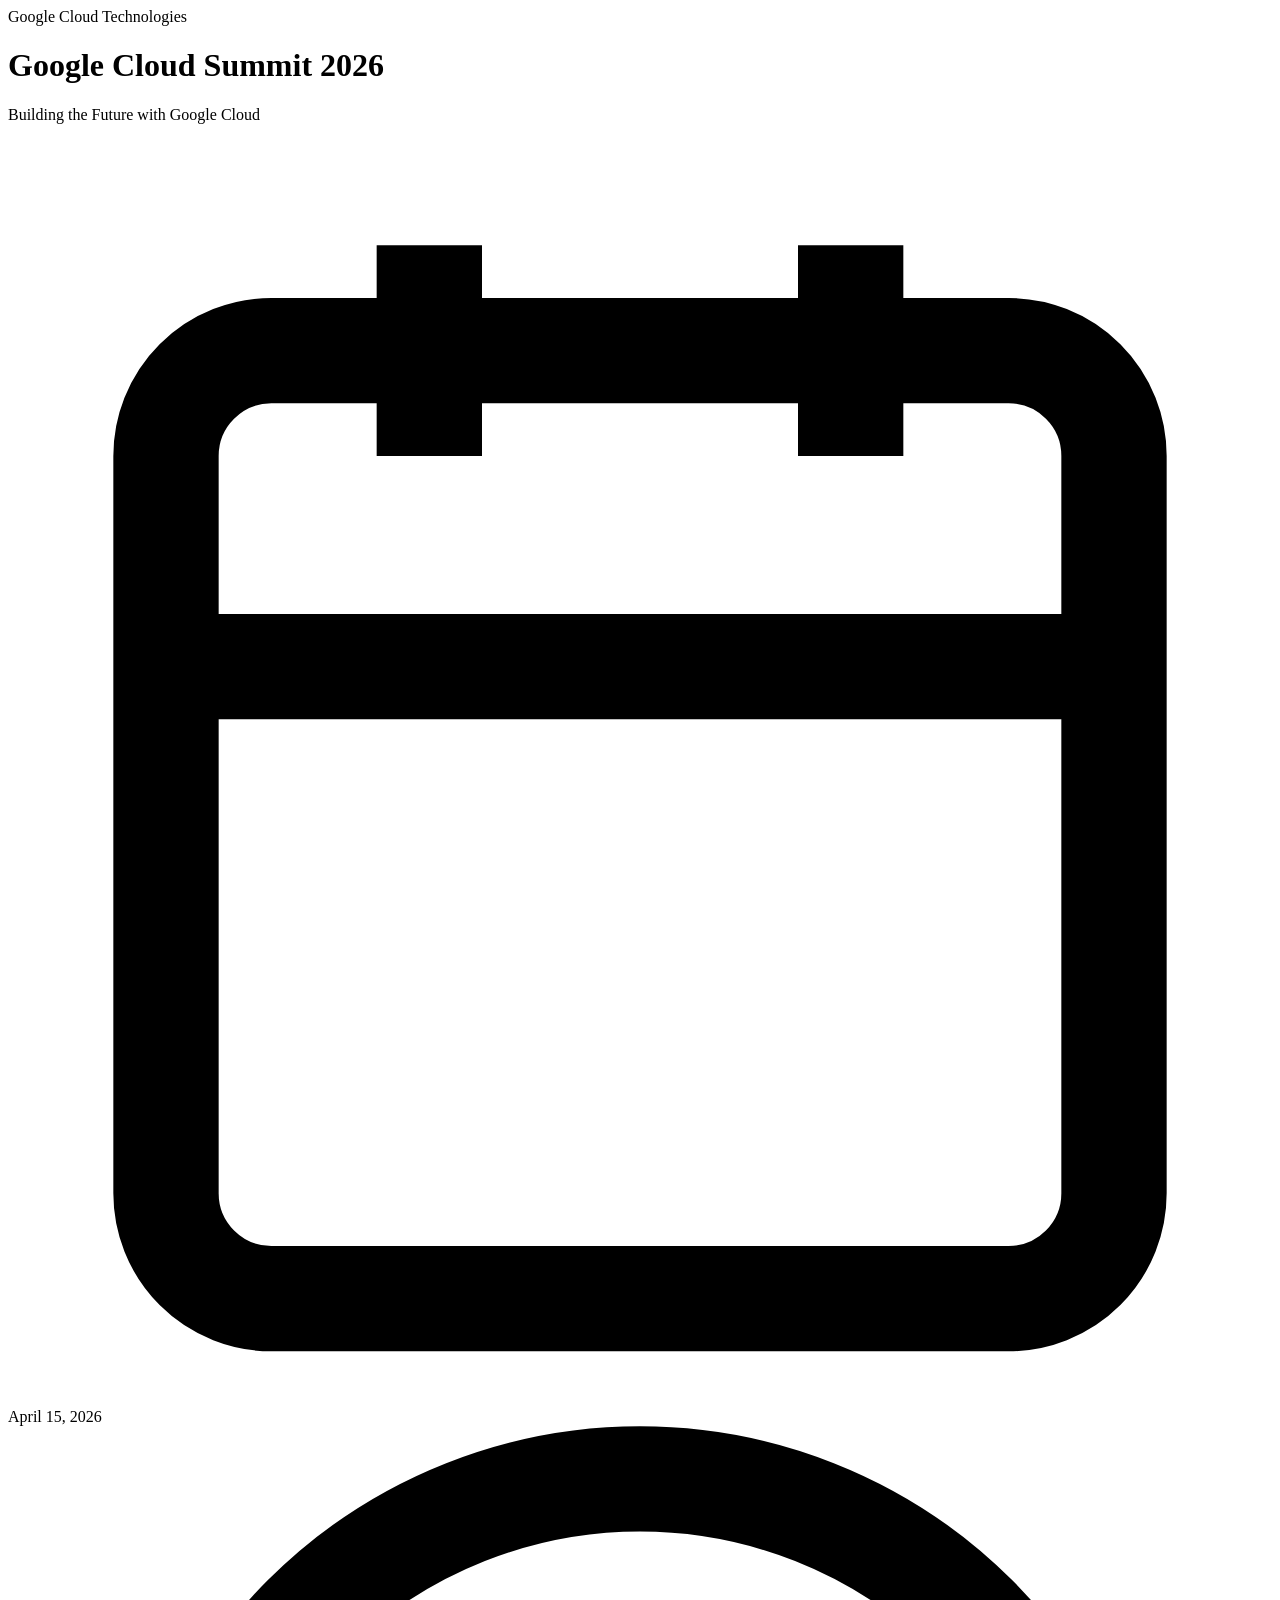
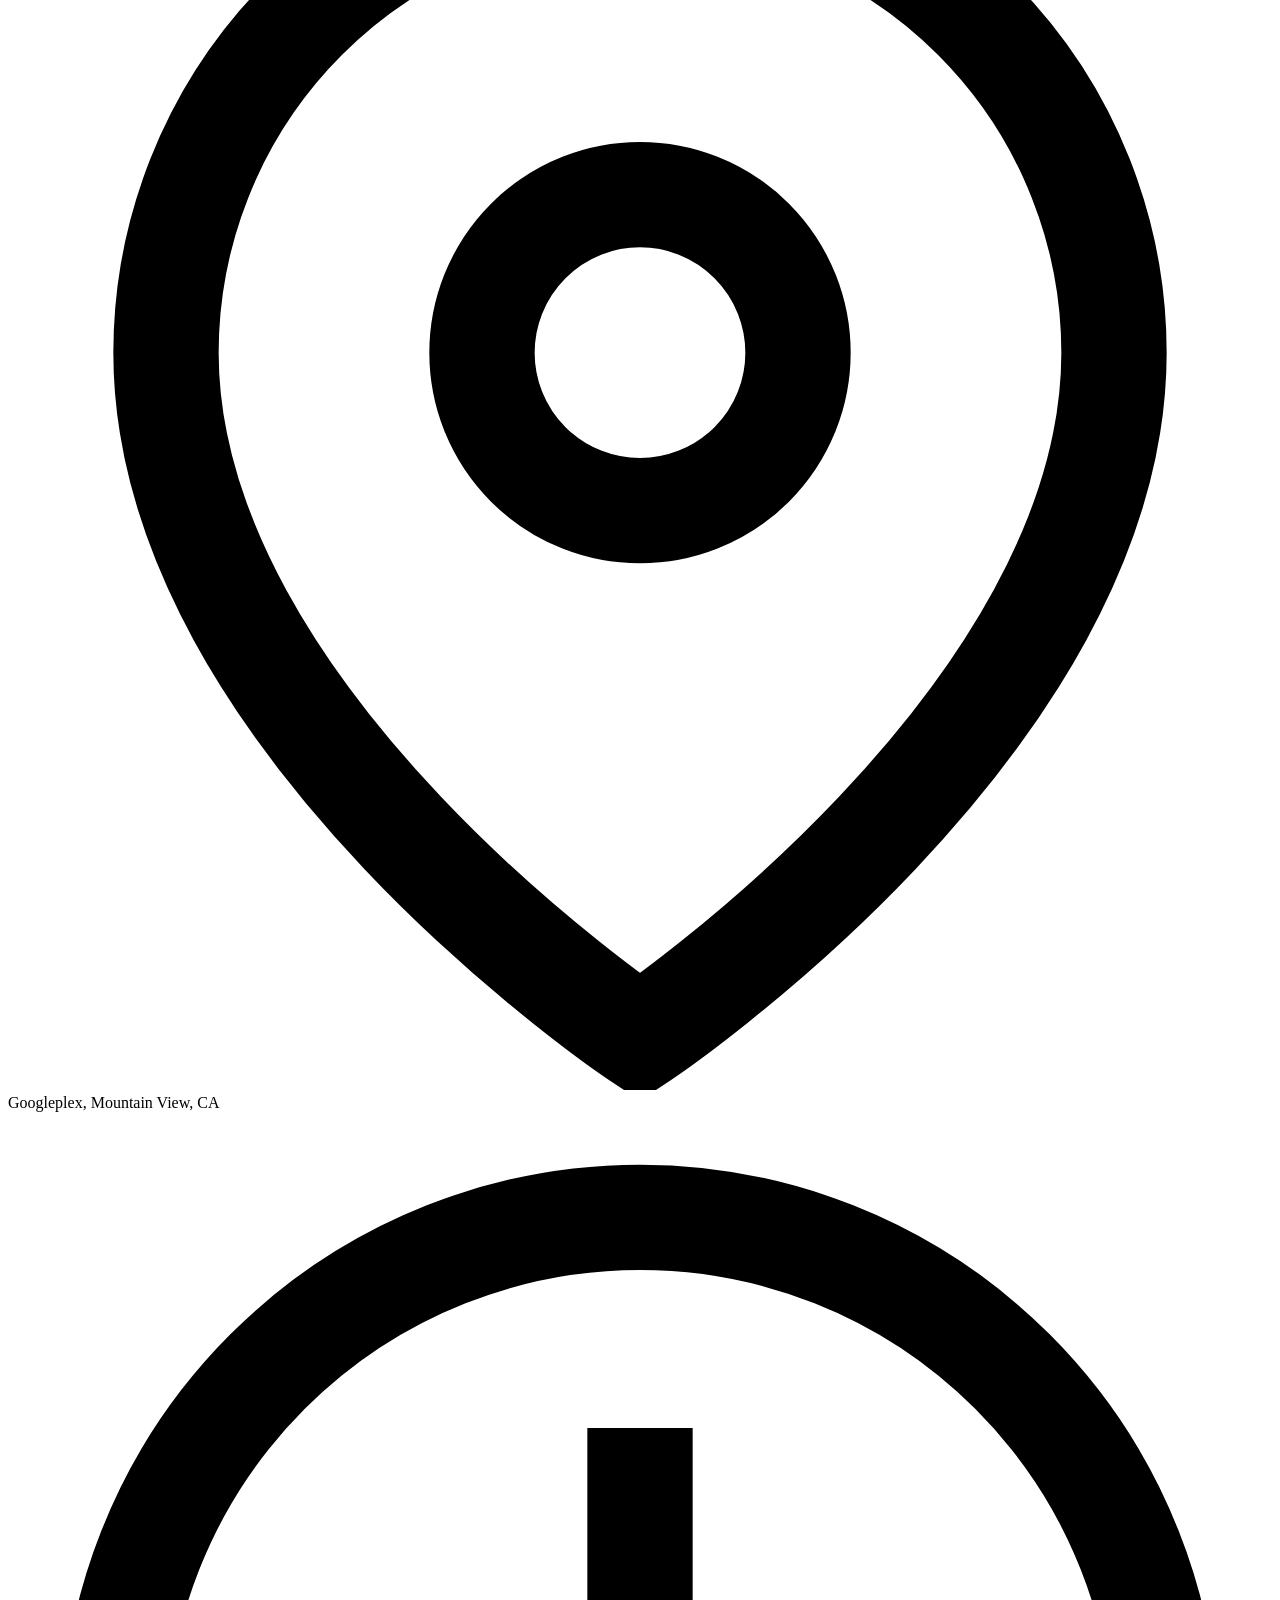
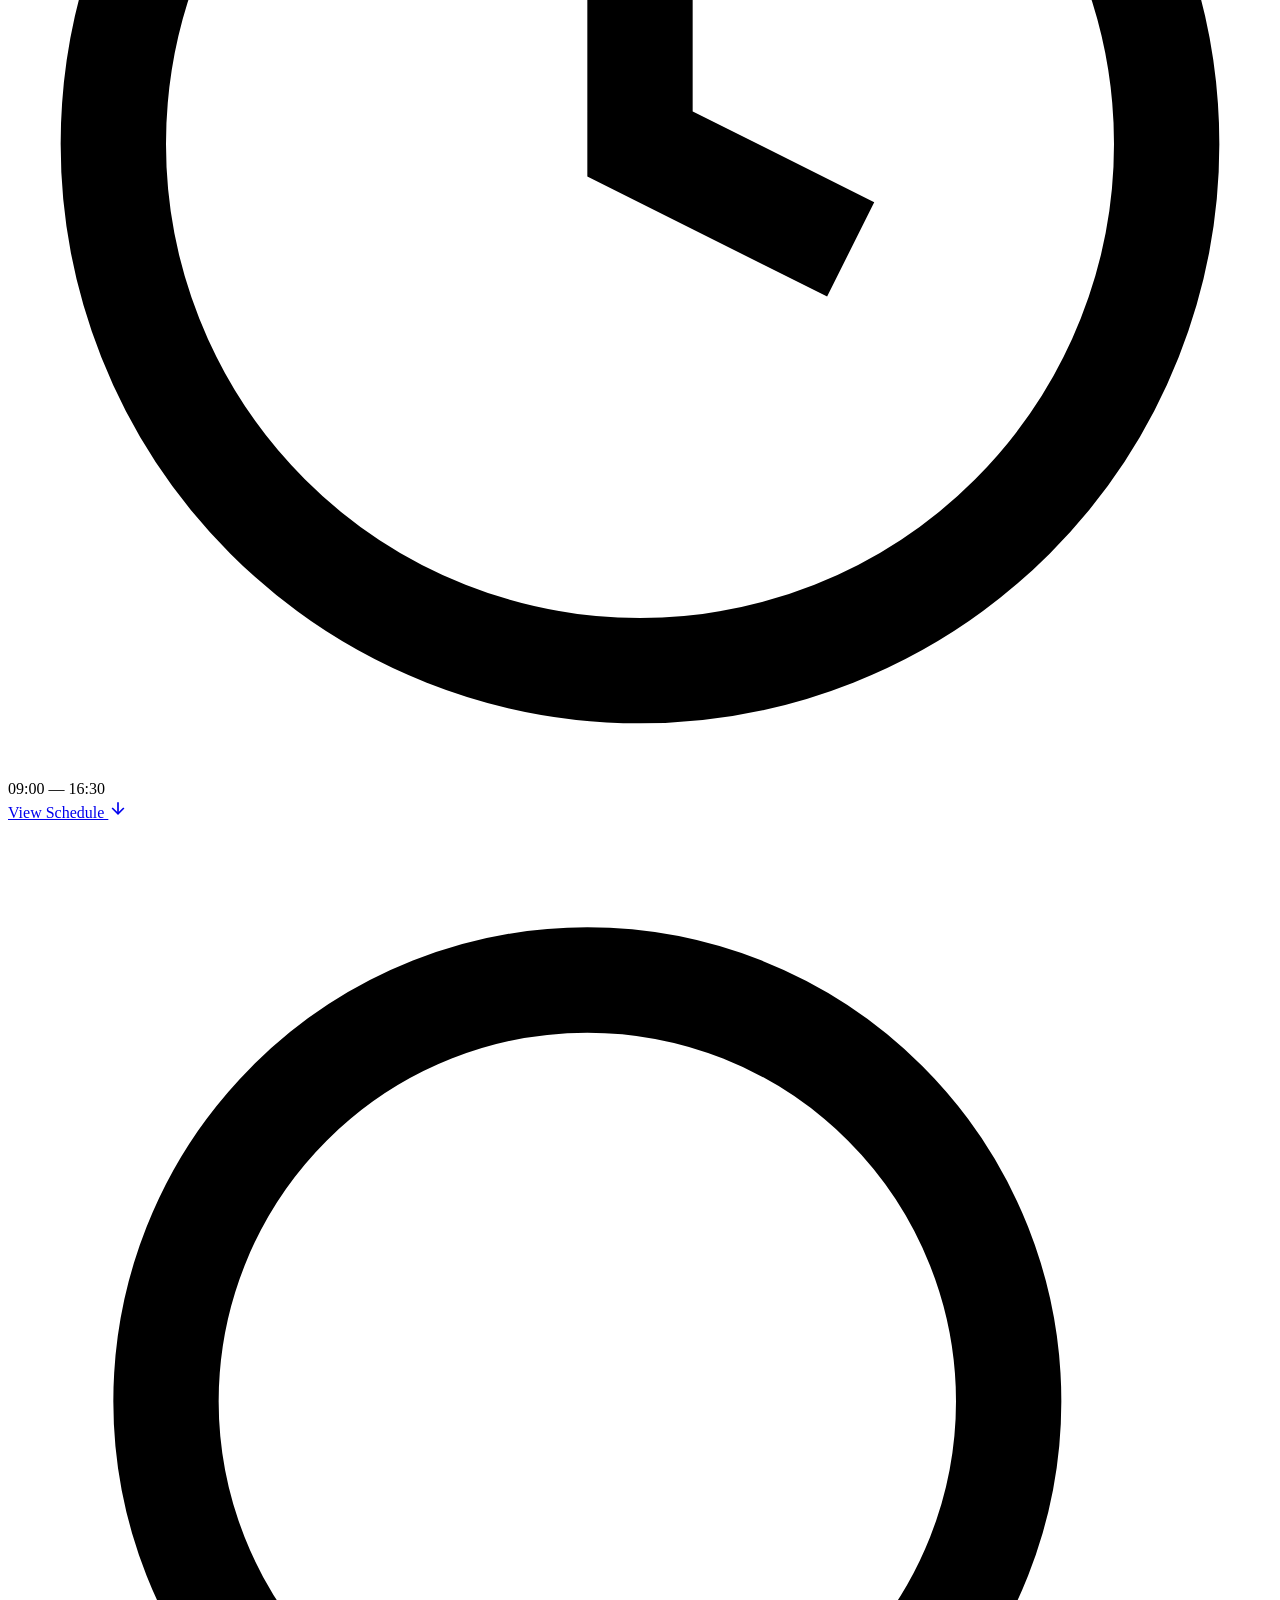
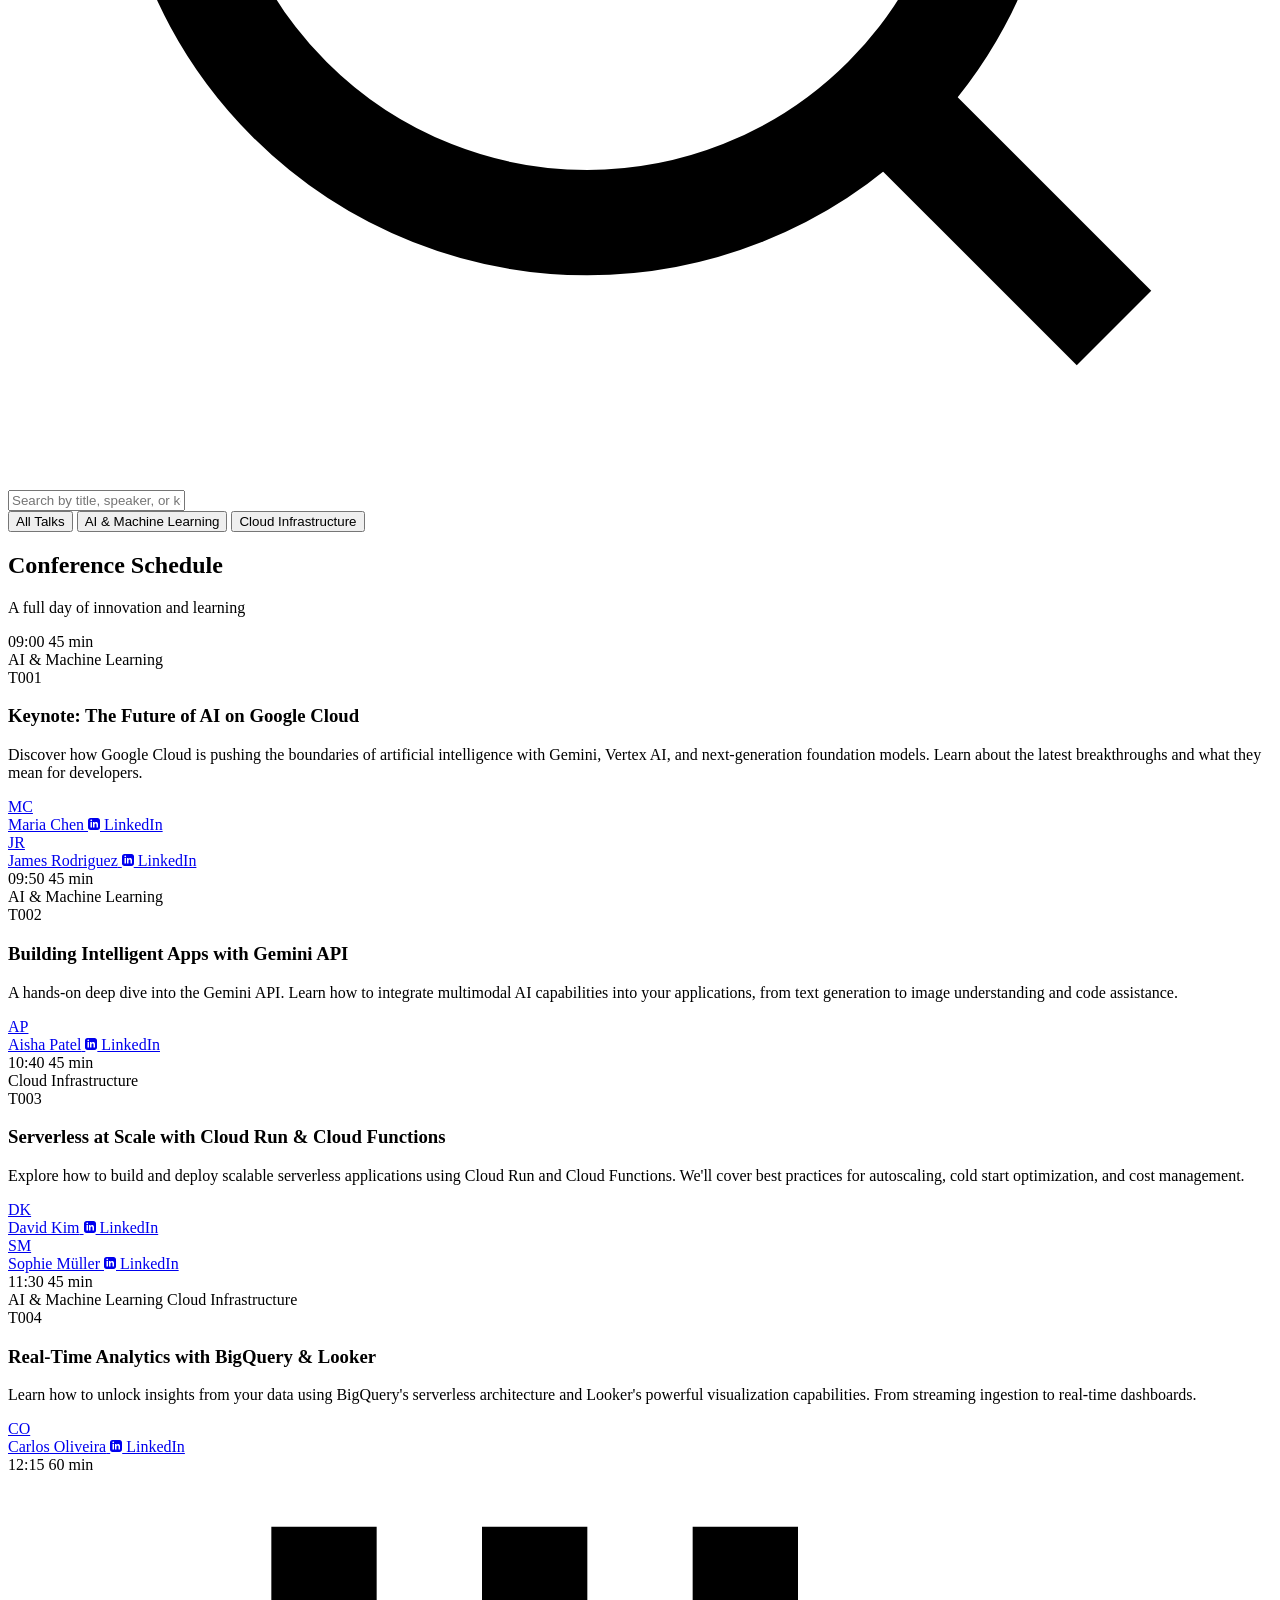
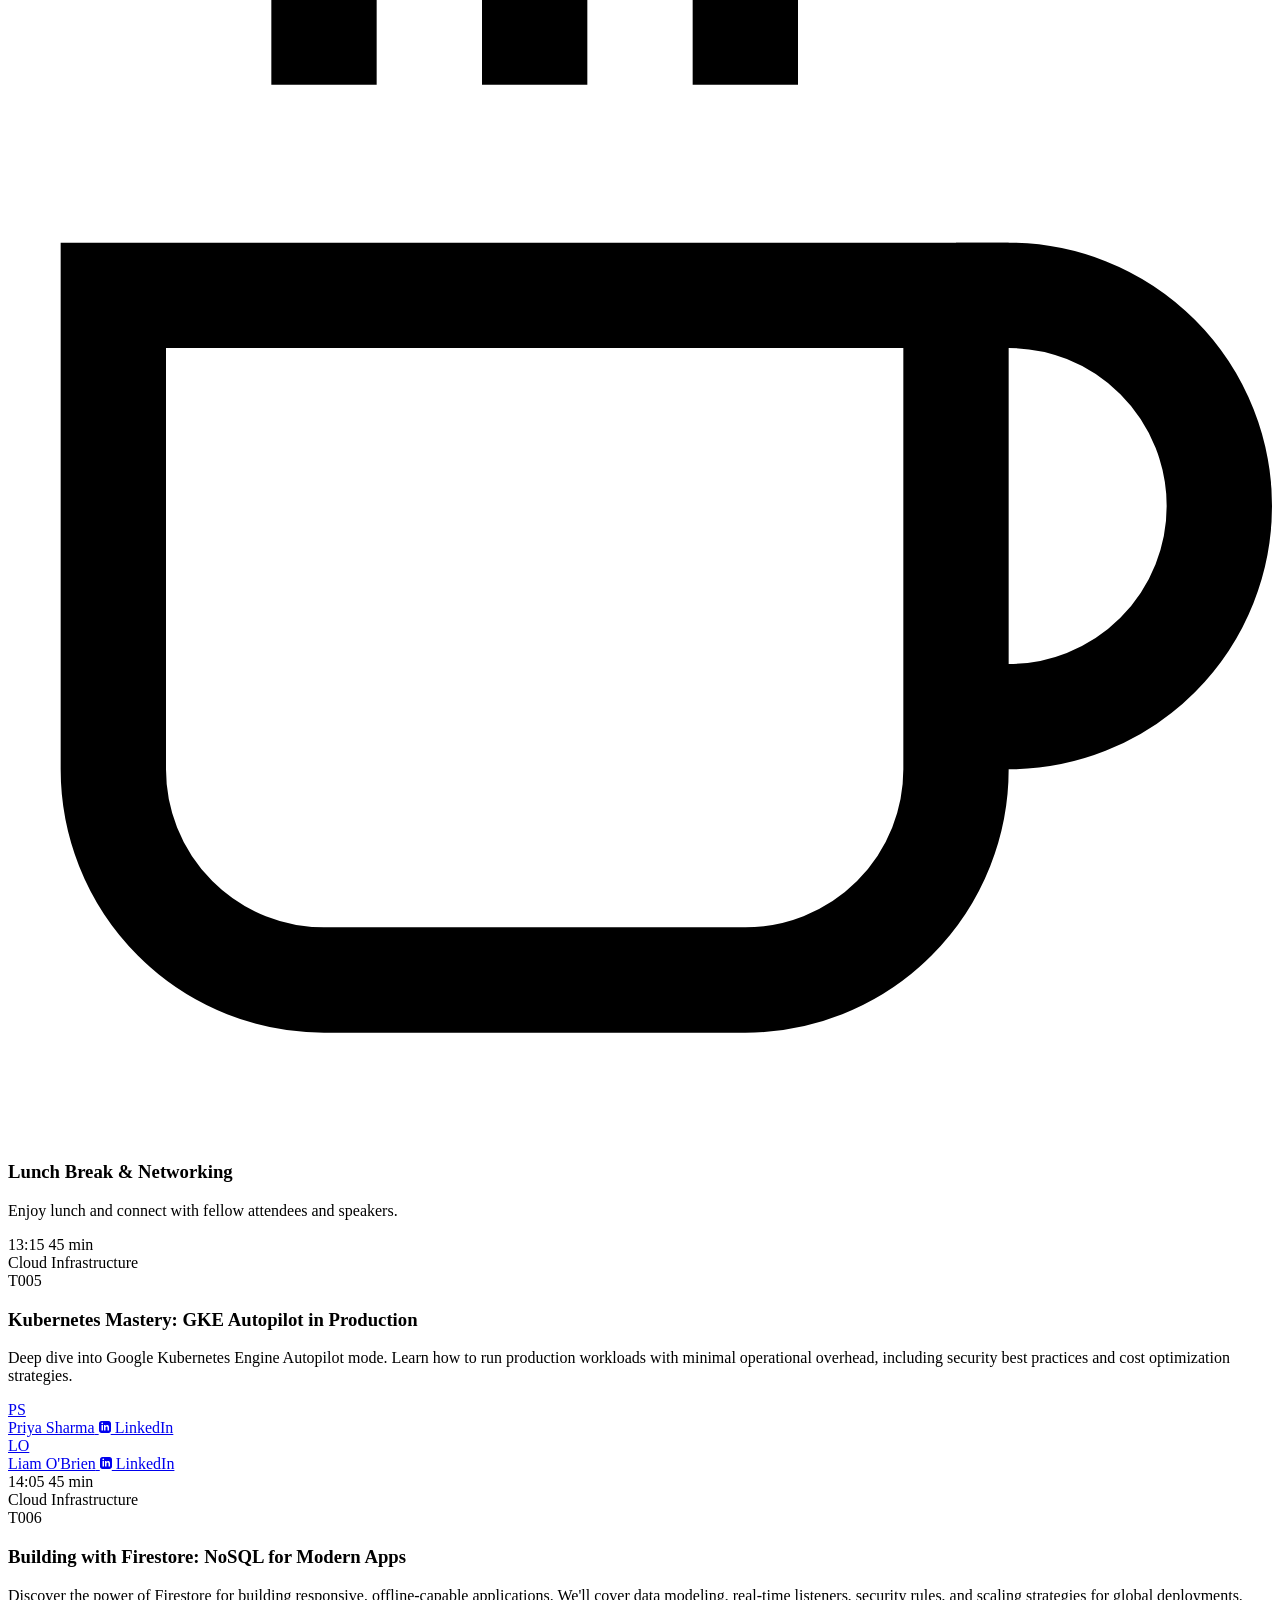
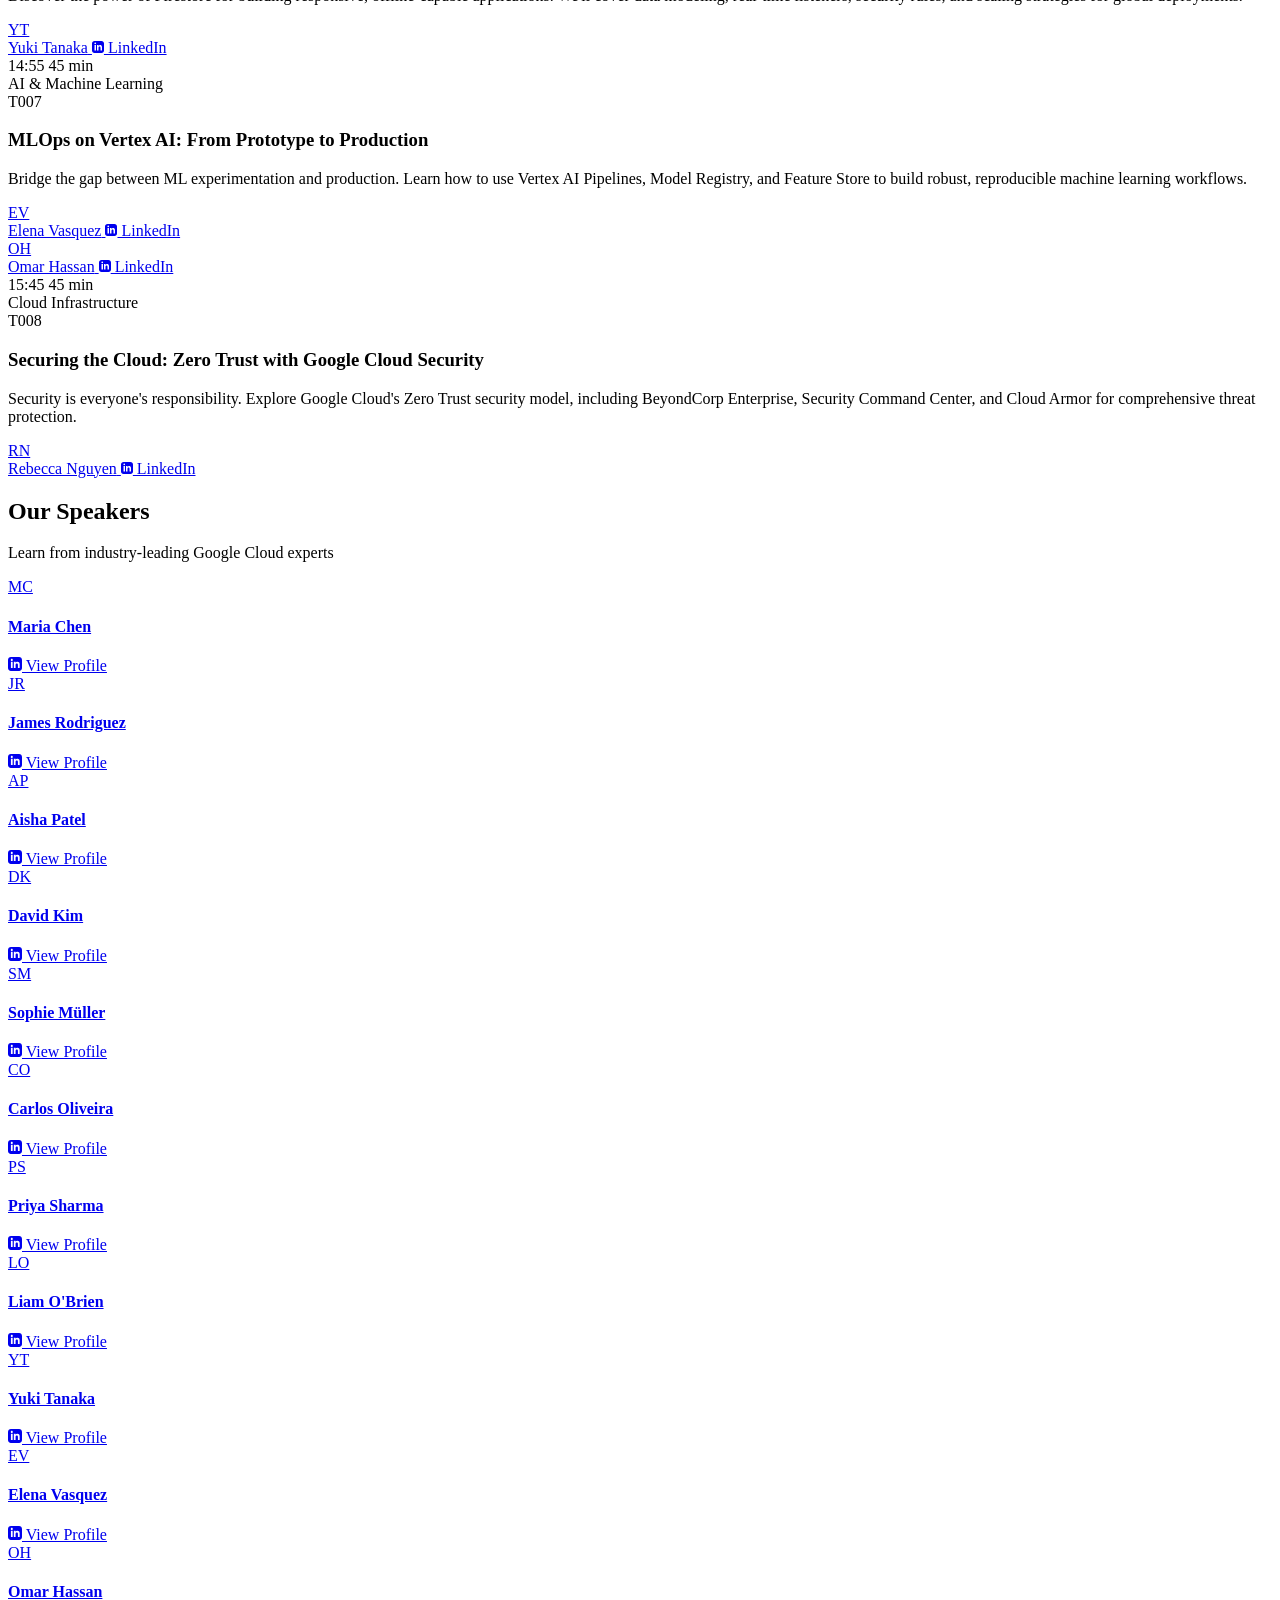
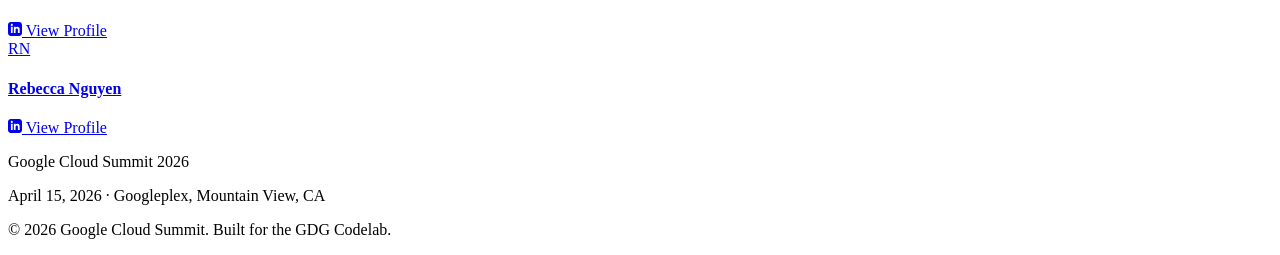
==== conference-app-static/index.html @ 2cc2f334 "feat: Add GitHub Pages landing page and static conference app - Root index.html hub linking to all 4" ====
<!DOCTYPE html>
<html lang="en">
<head>
    <meta charset="UTF-8">
    <meta name="viewport" content="width=device-width, initial-scale=1.0">
    <meta name="description" content="Join us for a full day of cutting-edge talks on Google Cloud Technologies. From AI &amp; Machine Learning to Cloud Infrastructure, learn from industry experts and discover what&#39;s next in cloud computing.">
    <title>Google Cloud Summit 2026 — Building the Future with Google Cloud</title>
    <link rel="preconnect" href="https://fonts.googleapis.com">
    <link rel="preconnect" href="https://fonts.gstatic.com" crossorigin>
    <link href="https://fonts.googleapis.com/css2?family=Google+Sans:wght@400;500;700&family=Inter:wght@300;400;500;600;700&display=swap" rel="stylesheet">
    <link rel="stylesheet" href="/static/css/style.css">
</head>
<body>
    <!-- Hero Section -->
    <header class="hero" id="hero">
        <div class="hero-bg-shapes">
            <div class="shape shape-1"></div>
            <div class="shape shape-2"></div>
            <div class="shape shape-3"></div>
            <div class="shape shape-4"></div>
        </div>
        <div class="hero-content">
            <div class="hero-badge">
                <span class="badge-dot"></span>
                Google Cloud Technologies
            </div>
            <h1 class="hero-title">Google Cloud Summit 2026</h1>
            <p class="hero-tagline">Building the Future with Google Cloud</p>
            <div class="hero-meta">
                <div class="meta-item">
                    <svg class="meta-icon" viewBox="0 0 24 24" fill="none" stroke="currentColor" stroke-width="2">
                        <rect x="3" y="4" width="18" height="18" rx="2" ry="2"/>
                        <line x1="16" y1="2" x2="16" y2="6"/><line x1="8" y1="2" x2="8" y2="6"/>
                        <line x1="3" y1="10" x2="21" y2="10"/>
                    </svg>
                    <span>April 15, 2026</span>
                </div>
                <div class="meta-item">
                    <svg class="meta-icon" viewBox="0 0 24 24" fill="none" stroke="currentColor" stroke-width="2">
                        <path d="M21 10c0 7-9 13-9 13s-9-6-9-13a9 9 0 0 1 18 0z"/>
                        <circle cx="12" cy="10" r="3"/>
                    </svg>
                    <span>Googleplex, Mountain View, CA</span>
                </div>
                <div class="meta-item">
                    <svg class="meta-icon" viewBox="0 0 24 24" fill="none" stroke="currentColor" stroke-width="2">
                        <circle cx="12" cy="12" r="10"/><polyline points="12 6 12 12 16 14"/>
                    </svg>
                    <span>09:00 — 16:30</span>
                </div>
            </div>
            <a href="#schedule" class="hero-cta" id="hero-cta">
                View Schedule
                <svg width="20" height="20" viewBox="0 0 24 24" fill="none" stroke="currentColor" stroke-width="2">
                    <line x1="12" y1="5" x2="12" y2="19"/><polyline points="19 12 12 19 5 12"/>
                </svg>
            </a>
        </div>
    </header>

    <!-- Search & Filter Section -->
    <section class="search-section" id="search-section">
        <div class="container">
            <div class="search-bar" id="search-bar">
                <div class="search-input-wrapper">
                    <svg class="search-icon" viewBox="0 0 24 24" fill="none" stroke="currentColor" stroke-width="2">
                        <circle cx="11" cy="11" r="8"/><line x1="21" y1="21" x2="16.65" y2="16.65"/>
                    </svg>
                    <input 
                        type="text" 
                        id="search-input" 
                        class="search-input" 
                        placeholder="Search by title, speaker, or keyword..."
                        autocomplete="off"
                    >
                    <button class="search-clear" id="search-clear" aria-label="Clear search" style="display:none;">
                        <svg viewBox="0 0 24 24" fill="none" stroke="currentColor" stroke-width="2">
                            <line x1="18" y1="6" x2="6" y2="18"/><line x1="6" y1="6" x2="18" y2="18"/>
                        </svg>
                    </button>
                </div>
                <div class="filter-pills" id="filter-pills">
                    <button class="pill active" data-category="" id="filter-all">All Talks</button>
                    
                    <button class="pill" data-category="AI &amp; Machine Learning" id="filter-ai-and-machine-learning">AI &amp; Machine Learning</button>
                    
                    <button class="pill" data-category="Cloud Infrastructure" id="filter-cloud-infrastructure">Cloud Infrastructure</button>
                    
                </div>
            </div>
        </div>
    </section>

    <!-- Schedule Section -->
    <section class="schedule-section" id="schedule">
        <div class="container">
            <div class="section-header">
                <h2 class="section-title">Conference Schedule</h2>
                <p class="section-subtitle">A full day of innovation and learning</p>
            </div>
            <div class="timeline" id="timeline">
                
                <div class="talk-card " 
                     data-talk-id="T001"
                     data-categories="ai &amp; machine learning"
                     data-title="keynote: the future of ai on google cloud"
                     data-speakers="Maria Chen James Rodriguez "
                     id="talk-T001">
                    
                    <div class="talk-time-col">
                        <span class="talk-time">09:00</span>
                        <span class="talk-duration">45 min</span>
                    </div>

                    <div class="talk-connector">
                        <div class="connector-dot"></div>
                        <div class="connector-line"></div>
                    </div>

                    <div class="talk-content">
                        
                        <div class="card-inner">
                            <div class="card-header">
                                <div class="card-categories">
                                    
                                    <span class="category-tag tag-ai">AI &amp; Machine Learning</span>
                                    
                                </div>
                                <span class="talk-id">T001</span>
                            </div>
                            <h3 class="talk-title">Keynote: The Future of AI on Google Cloud</h3>
                            <p class="talk-description">Discover how Google Cloud is pushing the boundaries of artificial intelligence with Gemini, Vertex AI, and next-generation foundation models. Learn about the latest breakthroughs and what they mean for developers.</p>
                            <div class="talk-speakers">
                                
                                <a href="https://www.linkedin.com/in/mariachen" target="_blank" rel="noopener noreferrer" class="speaker-chip" id="speaker-sp01">
                                    <div class="speaker-avatar">
                                        MC
                                    </div>
                                    <div class="speaker-info">
                                        <span class="speaker-name">Maria Chen</span>
                                        <span class="speaker-link">
                                            <svg width="12" height="12" viewBox="0 0 24 24" fill="currentColor">
                                                <path d="M19 0h-14c-2.761 0-5 2.239-5 5v14c0 2.761 2.239 5 5 5h14c2.762 0 5-2.239 5-5v-14c0-2.761-2.238-5-5-5zm-11 19h-3v-11h3v11zm-1.5-12.268c-.966 0-1.75-.79-1.75-1.764s.784-1.764 1.75-1.764 1.75.79 1.75 1.764-.783 1.764-1.75 1.764zm13.5 12.268h-3v-5.604c0-3.368-4-3.113-4 0v5.604h-3v-11h3v1.765c1.396-2.586 7-2.777 7 2.476v6.759z"/>
                                            </svg>
                                            LinkedIn
                                        </span>
                                    </div>
                                </a>
                                
                                <a href="https://www.linkedin.com/in/jamesrodriguez" target="_blank" rel="noopener noreferrer" class="speaker-chip" id="speaker-sp02">
                                    <div class="speaker-avatar">
                                        JR
                                    </div>
                                    <div class="speaker-info">
                                        <span class="speaker-name">James Rodriguez</span>
                                        <span class="speaker-link">
                                            <svg width="12" height="12" viewBox="0 0 24 24" fill="currentColor">
                                                <path d="M19 0h-14c-2.761 0-5 2.239-5 5v14c0 2.761 2.239 5 5 5h14c2.762 0 5-2.239 5-5v-14c0-2.761-2.238-5-5-5zm-11 19h-3v-11h3v11zm-1.5-12.268c-.966 0-1.75-.79-1.75-1.764s.784-1.764 1.75-1.764 1.75.79 1.75 1.764-.783 1.764-1.75 1.764zm13.5 12.268h-3v-5.604c0-3.368-4-3.113-4 0v5.604h-3v-11h3v1.765c1.396-2.586 7-2.777 7 2.476v6.759z"/>
                                            </svg>
                                            LinkedIn
                                        </span>
                                    </div>
                                </a>
                                
                            </div>
                        </div>
                        
                    </div>
                </div>
                
                <div class="talk-card " 
                     data-talk-id="T002"
                     data-categories="ai &amp; machine learning"
                     data-title="building intelligent apps with gemini api"
                     data-speakers="Aisha Patel "
                     id="talk-T002">
                    
                    <div class="talk-time-col">
                        <span class="talk-time">09:50</span>
                        <span class="talk-duration">45 min</span>
                    </div>

                    <div class="talk-connector">
                        <div class="connector-dot"></div>
                        <div class="connector-line"></div>
                    </div>

                    <div class="talk-content">
                        
                        <div class="card-inner">
                            <div class="card-header">
                                <div class="card-categories">
                                    
                                    <span class="category-tag tag-ai">AI &amp; Machine Learning</span>
                                    
                                </div>
                                <span class="talk-id">T002</span>
                            </div>
                            <h3 class="talk-title">Building Intelligent Apps with Gemini API</h3>
                            <p class="talk-description">A hands-on deep dive into the Gemini API. Learn how to integrate multimodal AI capabilities into your applications, from text generation to image understanding and code assistance.</p>
                            <div class="talk-speakers">
                                
                                <a href="https://www.linkedin.com/in/aishapatel" target="_blank" rel="noopener noreferrer" class="speaker-chip" id="speaker-sp03">
                                    <div class="speaker-avatar">
                                        AP
                                    </div>
                                    <div class="speaker-info">
                                        <span class="speaker-name">Aisha Patel</span>
                                        <span class="speaker-link">
                                            <svg width="12" height="12" viewBox="0 0 24 24" fill="currentColor">
                                                <path d="M19 0h-14c-2.761 0-5 2.239-5 5v14c0 2.761 2.239 5 5 5h14c2.762 0 5-2.239 5-5v-14c0-2.761-2.238-5-5-5zm-11 19h-3v-11h3v11zm-1.5-12.268c-.966 0-1.75-.79-1.75-1.764s.784-1.764 1.75-1.764 1.75.79 1.75 1.764-.783 1.764-1.75 1.764zm13.5 12.268h-3v-5.604c0-3.368-4-3.113-4 0v5.604h-3v-11h3v1.765c1.396-2.586 7-2.777 7 2.476v6.759z"/>
                                            </svg>
                                            LinkedIn
                                        </span>
                                    </div>
                                </a>
                                
                            </div>
                        </div>
                        
                    </div>
                </div>
                
                <div class="talk-card " 
                     data-talk-id="T003"
                     data-categories="cloud infrastructure"
                     data-title="serverless at scale with cloud run &amp; cloud functions"
                     data-speakers="David Kim Sophie Müller "
                     id="talk-T003">
                    
                    <div class="talk-time-col">
                        <span class="talk-time">10:40</span>
                        <span class="talk-duration">45 min</span>
                    </div>

                    <div class="talk-connector">
                        <div class="connector-dot"></div>
                        <div class="connector-line"></div>
                    </div>

                    <div class="talk-content">
                        
                        <div class="card-inner">
                            <div class="card-header">
                                <div class="card-categories">
                                    
                                    <span class="category-tag tag-infra">Cloud Infrastructure</span>
                                    
                                </div>
                                <span class="talk-id">T003</span>
                            </div>
                            <h3 class="talk-title">Serverless at Scale with Cloud Run &amp; Cloud Functions</h3>
                            <p class="talk-description">Explore how to build and deploy scalable serverless applications using Cloud Run and Cloud Functions. We&#39;ll cover best practices for autoscaling, cold start optimization, and cost management.</p>
                            <div class="talk-speakers">
                                
                                <a href="https://www.linkedin.com/in/davidkim" target="_blank" rel="noopener noreferrer" class="speaker-chip" id="speaker-sp04">
                                    <div class="speaker-avatar">
                                        DK
                                    </div>
                                    <div class="speaker-info">
                                        <span class="speaker-name">David Kim</span>
                                        <span class="speaker-link">
                                            <svg width="12" height="12" viewBox="0 0 24 24" fill="currentColor">
                                                <path d="M19 0h-14c-2.761 0-5 2.239-5 5v14c0 2.761 2.239 5 5 5h14c2.762 0 5-2.239 5-5v-14c0-2.761-2.238-5-5-5zm-11 19h-3v-11h3v11zm-1.5-12.268c-.966 0-1.75-.79-1.75-1.764s.784-1.764 1.75-1.764 1.75.79 1.75 1.764-.783 1.764-1.75 1.764zm13.5 12.268h-3v-5.604c0-3.368-4-3.113-4 0v5.604h-3v-11h3v1.765c1.396-2.586 7-2.777 7 2.476v6.759z"/>
                                            </svg>
                                            LinkedIn
                                        </span>
                                    </div>
                                </a>
                                
                                <a href="https://www.linkedin.com/in/sophiemuller" target="_blank" rel="noopener noreferrer" class="speaker-chip" id="speaker-sp05">
                                    <div class="speaker-avatar">
                                        SM
                                    </div>
                                    <div class="speaker-info">
                                        <span class="speaker-name">Sophie Müller</span>
                                        <span class="speaker-link">
                                            <svg width="12" height="12" viewBox="0 0 24 24" fill="currentColor">
                                                <path d="M19 0h-14c-2.761 0-5 2.239-5 5v14c0 2.761 2.239 5 5 5h14c2.762 0 5-2.239 5-5v-14c0-2.761-2.238-5-5-5zm-11 19h-3v-11h3v11zm-1.5-12.268c-.966 0-1.75-.79-1.75-1.764s.784-1.764 1.75-1.764 1.75.79 1.75 1.764-.783 1.764-1.75 1.764zm13.5 12.268h-3v-5.604c0-3.368-4-3.113-4 0v5.604h-3v-11h3v1.765c1.396-2.586 7-2.777 7 2.476v6.759z"/>
                                            </svg>
                                            LinkedIn
                                        </span>
                                    </div>
                                </a>
                                
                            </div>
                        </div>
                        
                    </div>
                </div>
                
                <div class="talk-card " 
                     data-talk-id="T004"
                     data-categories="ai &amp; machine learning,cloud infrastructure"
                     data-title="real-time analytics with bigquery &amp; looker"
                     data-speakers="Carlos Oliveira "
                     id="talk-T004">
                    
                    <div class="talk-time-col">
                        <span class="talk-time">11:30</span>
                        <span class="talk-duration">45 min</span>
                    </div>

                    <div class="talk-connector">
                        <div class="connector-dot"></div>
                        <div class="connector-line"></div>
                    </div>

                    <div class="talk-content">
                        
                        <div class="card-inner">
                            <div class="card-header">
                                <div class="card-categories">
                                    
                                    <span class="category-tag tag-ai">AI &amp; Machine Learning</span>
                                    
                                    <span class="category-tag tag-infra">Cloud Infrastructure</span>
                                    
                                </div>
                                <span class="talk-id">T004</span>
                            </div>
                            <h3 class="talk-title">Real-Time Analytics with BigQuery &amp; Looker</h3>
                            <p class="talk-description">Learn how to unlock insights from your data using BigQuery&#39;s serverless architecture and Looker&#39;s powerful visualization capabilities. From streaming ingestion to real-time dashboards.</p>
                            <div class="talk-speakers">
                                
                                <a href="https://www.linkedin.com/in/carlosoliveira" target="_blank" rel="noopener noreferrer" class="speaker-chip" id="speaker-sp06">
                                    <div class="speaker-avatar">
                                        CO
                                    </div>
                                    <div class="speaker-info">
                                        <span class="speaker-name">Carlos Oliveira</span>
                                        <span class="speaker-link">
                                            <svg width="12" height="12" viewBox="0 0 24 24" fill="currentColor">
                                                <path d="M19 0h-14c-2.761 0-5 2.239-5 5v14c0 2.761 2.239 5 5 5h14c2.762 0 5-2.239 5-5v-14c0-2.761-2.238-5-5-5zm-11 19h-3v-11h3v11zm-1.5-12.268c-.966 0-1.75-.79-1.75-1.764s.784-1.764 1.75-1.764 1.75.79 1.75 1.764-.783 1.764-1.75 1.764zm13.5 12.268h-3v-5.604c0-3.368-4-3.113-4 0v5.604h-3v-11h3v1.765c1.396-2.586 7-2.777 7 2.476v6.759z"/>
                                            </svg>
                                            LinkedIn
                                        </span>
                                    </div>
                                </a>
                                
                            </div>
                        </div>
                        
                    </div>
                </div>
                
                <div class="talk-card talk-break" 
                     data-talk-id="LUNCH"
                     data-categories=""
                     data-title="lunch break &amp; networking"
                     data-speakers=""
                     id="talk-LUNCH">
                    
                    <div class="talk-time-col">
                        <span class="talk-time">12:15</span>
                        <span class="talk-duration">60 min</span>
                    </div>

                    <div class="talk-connector">
                        <div class="connector-dot"></div>
                        <div class="connector-line"></div>
                    </div>

                    <div class="talk-content">
                        
                        <div class="break-card">
                            <div class="break-icon">
                                <svg viewBox="0 0 24 24" fill="none" stroke="currentColor" stroke-width="2">
                                    <path d="M18 8h1a4 4 0 0 1 0 8h-1"/>
                                    <path d="M2 8h16v9a4 4 0 0 1-4 4H6a4 4 0 0 1-4-4V8z"/>
                                    <line x1="6" y1="1" x2="6" y2="4"/>
                                    <line x1="10" y1="1" x2="10" y2="4"/>
                                    <line x1="14" y1="1" x2="14" y2="4"/>
                                </svg>
                            </div>
                            <div>
                                <h3 class="break-title">Lunch Break &amp; Networking</h3>
                                <p class="break-desc">Enjoy lunch and connect with fellow attendees and speakers.</p>
                            </div>
                        </div>
                        
                    </div>
                </div>
                
                <div class="talk-card " 
                     data-talk-id="T005"
                     data-categories="cloud infrastructure"
                     data-title="kubernetes mastery: gke autopilot in production"
                     data-speakers="Priya Sharma Liam O&#39;Brien "
                     id="talk-T005">
                    
                    <div class="talk-time-col">
                        <span class="talk-time">13:15</span>
                        <span class="talk-duration">45 min</span>
                    </div>

                    <div class="talk-connector">
                        <div class="connector-dot"></div>
                        <div class="connector-line"></div>
                    </div>

                    <div class="talk-content">
                        
                        <div class="card-inner">
                            <div class="card-header">
                                <div class="card-categories">
                                    
                                    <span class="category-tag tag-infra">Cloud Infrastructure</span>
                                    
                                </div>
                                <span class="talk-id">T005</span>
                            </div>
                            <h3 class="talk-title">Kubernetes Mastery: GKE Autopilot in Production</h3>
                            <p class="talk-description">Deep dive into Google Kubernetes Engine Autopilot mode. Learn how to run production workloads with minimal operational overhead, including security best practices and cost optimization strategies.</p>
                            <div class="talk-speakers">
                                
                                <a href="https://www.linkedin.com/in/priyasharma" target="_blank" rel="noopener noreferrer" class="speaker-chip" id="speaker-sp07">
                                    <div class="speaker-avatar">
                                        PS
                                    </div>
                                    <div class="speaker-info">
                                        <span class="speaker-name">Priya Sharma</span>
                                        <span class="speaker-link">
                                            <svg width="12" height="12" viewBox="0 0 24 24" fill="currentColor">
                                                <path d="M19 0h-14c-2.761 0-5 2.239-5 5v14c0 2.761 2.239 5 5 5h14c2.762 0 5-2.239 5-5v-14c0-2.761-2.238-5-5-5zm-11 19h-3v-11h3v11zm-1.5-12.268c-.966 0-1.75-.79-1.75-1.764s.784-1.764 1.75-1.764 1.75.79 1.75 1.764-.783 1.764-1.75 1.764zm13.5 12.268h-3v-5.604c0-3.368-4-3.113-4 0v5.604h-3v-11h3v1.765c1.396-2.586 7-2.777 7 2.476v6.759z"/>
                                            </svg>
                                            LinkedIn
                                        </span>
                                    </div>
                                </a>
                                
                                <a href="https://www.linkedin.com/in/liamobrien" target="_blank" rel="noopener noreferrer" class="speaker-chip" id="speaker-sp08">
                                    <div class="speaker-avatar">
                                        LO
                                    </div>
                                    <div class="speaker-info">
                                        <span class="speaker-name">Liam O&#39;Brien</span>
                                        <span class="speaker-link">
                                            <svg width="12" height="12" viewBox="0 0 24 24" fill="currentColor">
                                                <path d="M19 0h-14c-2.761 0-5 2.239-5 5v14c0 2.761 2.239 5 5 5h14c2.762 0 5-2.239 5-5v-14c0-2.761-2.238-5-5-5zm-11 19h-3v-11h3v11zm-1.5-12.268c-.966 0-1.75-.79-1.75-1.764s.784-1.764 1.75-1.764 1.75.79 1.75 1.764-.783 1.764-1.75 1.764zm13.5 12.268h-3v-5.604c0-3.368-4-3.113-4 0v5.604h-3v-11h3v1.765c1.396-2.586 7-2.777 7 2.476v6.759z"/>
                                            </svg>
                                            LinkedIn
                                        </span>
                                    </div>
                                </a>
                                
                            </div>
                        </div>
                        
                    </div>
                </div>
                
                <div class="talk-card " 
                     data-talk-id="T006"
                     data-categories="cloud infrastructure"
                     data-title="building with firestore: nosql for modern apps"
                     data-speakers="Yuki Tanaka "
                     id="talk-T006">
                    
                    <div class="talk-time-col">
                        <span class="talk-time">14:05</span>
                        <span class="talk-duration">45 min</span>
                    </div>

                    <div class="talk-connector">
                        <div class="connector-dot"></div>
                        <div class="connector-line"></div>
                    </div>

                    <div class="talk-content">
                        
                        <div class="card-inner">
                            <div class="card-header">
                                <div class="card-categories">
                                    
                                    <span class="category-tag tag-infra">Cloud Infrastructure</span>
                                    
                                </div>
                                <span class="talk-id">T006</span>
                            </div>
                            <h3 class="talk-title">Building with Firestore: NoSQL for Modern Apps</h3>
                            <p class="talk-description">Discover the power of Firestore for building responsive, offline-capable applications. We&#39;ll cover data modeling, real-time listeners, security rules, and scaling strategies for global deployments.</p>
                            <div class="talk-speakers">
                                
                                <a href="https://www.linkedin.com/in/yukitanaka" target="_blank" rel="noopener noreferrer" class="speaker-chip" id="speaker-sp09">
                                    <div class="speaker-avatar">
                                        YT
                                    </div>
                                    <div class="speaker-info">
                                        <span class="speaker-name">Yuki Tanaka</span>
                                        <span class="speaker-link">
                                            <svg width="12" height="12" viewBox="0 0 24 24" fill="currentColor">
                                                <path d="M19 0h-14c-2.761 0-5 2.239-5 5v14c0 2.761 2.239 5 5 5h14c2.762 0 5-2.239 5-5v-14c0-2.761-2.238-5-5-5zm-11 19h-3v-11h3v11zm-1.5-12.268c-.966 0-1.75-.79-1.75-1.764s.784-1.764 1.75-1.764 1.75.79 1.75 1.764-.783 1.764-1.75 1.764zm13.5 12.268h-3v-5.604c0-3.368-4-3.113-4 0v5.604h-3v-11h3v1.765c1.396-2.586 7-2.777 7 2.476v6.759z"/>
                                            </svg>
                                            LinkedIn
                                        </span>
                                    </div>
                                </a>
                                
                            </div>
                        </div>
                        
                    </div>
                </div>
                
                <div class="talk-card " 
                     data-talk-id="T007"
                     data-categories="ai &amp; machine learning"
                     data-title="mlops on vertex ai: from prototype to production"
                     data-speakers="Elena Vasquez Omar Hassan "
                     id="talk-T007">
                    
                    <div class="talk-time-col">
                        <span class="talk-time">14:55</span>
                        <span class="talk-duration">45 min</span>
                    </div>

                    <div class="talk-connector">
                        <div class="connector-dot"></div>
                        <div class="connector-line"></div>
                    </div>

                    <div class="talk-content">
                        
                        <div class="card-inner">
                            <div class="card-header">
                                <div class="card-categories">
                                    
                                    <span class="category-tag tag-ai">AI &amp; Machine Learning</span>
                                    
                                </div>
                                <span class="talk-id">T007</span>
                            </div>
                            <h3 class="talk-title">MLOps on Vertex AI: From Prototype to Production</h3>
                            <p class="talk-description">Bridge the gap between ML experimentation and production. Learn how to use Vertex AI Pipelines, Model Registry, and Feature Store to build robust, reproducible machine learning workflows.</p>
                            <div class="talk-speakers">
                                
                                <a href="https://www.linkedin.com/in/elenavasquez" target="_blank" rel="noopener noreferrer" class="speaker-chip" id="speaker-sp10">
                                    <div class="speaker-avatar">
                                        EV
                                    </div>
                                    <div class="speaker-info">
                                        <span class="speaker-name">Elena Vasquez</span>
                                        <span class="speaker-link">
                                            <svg width="12" height="12" viewBox="0 0 24 24" fill="currentColor">
                                                <path d="M19 0h-14c-2.761 0-5 2.239-5 5v14c0 2.761 2.239 5 5 5h14c2.762 0 5-2.239 5-5v-14c0-2.761-2.238-5-5-5zm-11 19h-3v-11h3v11zm-1.5-12.268c-.966 0-1.75-.79-1.75-1.764s.784-1.764 1.75-1.764 1.75.79 1.75 1.764-.783 1.764-1.75 1.764zm13.5 12.268h-3v-5.604c0-3.368-4-3.113-4 0v5.604h-3v-11h3v1.765c1.396-2.586 7-2.777 7 2.476v6.759z"/>
                                            </svg>
                                            LinkedIn
                                        </span>
                                    </div>
                                </a>
                                
                                <a href="https://www.linkedin.com/in/omarhassan" target="_blank" rel="noopener noreferrer" class="speaker-chip" id="speaker-sp11">
                                    <div class="speaker-avatar">
                                        OH
                                    </div>
                                    <div class="speaker-info">
                                        <span class="speaker-name">Omar Hassan</span>
                                        <span class="speaker-link">
                                            <svg width="12" height="12" viewBox="0 0 24 24" fill="currentColor">
                                                <path d="M19 0h-14c-2.761 0-5 2.239-5 5v14c0 2.761 2.239 5 5 5h14c2.762 0 5-2.239 5-5v-14c0-2.761-2.238-5-5-5zm-11 19h-3v-11h3v11zm-1.5-12.268c-.966 0-1.75-.79-1.75-1.764s.784-1.764 1.75-1.764 1.75.79 1.75 1.764-.783 1.764-1.75 1.764zm13.5 12.268h-3v-5.604c0-3.368-4-3.113-4 0v5.604h-3v-11h3v1.765c1.396-2.586 7-2.777 7 2.476v6.759z"/>
                                            </svg>
                                            LinkedIn
                                        </span>
                                    </div>
                                </a>
                                
                            </div>
                        </div>
                        
                    </div>
                </div>
                
                <div class="talk-card " 
                     data-talk-id="T008"
                     data-categories="cloud infrastructure"
                     data-title="securing the cloud: zero trust with google cloud security"
                     data-speakers="Rebecca Nguyen "
                     id="talk-T008">
                    
                    <div class="talk-time-col">
                        <span class="talk-time">15:45</span>
                        <span class="talk-duration">45 min</span>
                    </div>

                    <div class="talk-connector">
                        <div class="connector-dot"></div>
                        <div class="connector-line"></div>
                    </div>

                    <div class="talk-content">
                        
                        <div class="card-inner">
                            <div class="card-header">
                                <div class="card-categories">
                                    
                                    <span class="category-tag tag-infra">Cloud Infrastructure</span>
                                    
                                </div>
                                <span class="talk-id">T008</span>
                            </div>
                            <h3 class="talk-title">Securing the Cloud: Zero Trust with Google Cloud Security</h3>
                            <p class="talk-description">Security is everyone&#39;s responsibility. Explore Google Cloud&#39;s Zero Trust security model, including BeyondCorp Enterprise, Security Command Center, and Cloud Armor for comprehensive threat protection.</p>
                            <div class="talk-speakers">
                                
                                <a href="https://www.linkedin.com/in/rebeccangyuen" target="_blank" rel="noopener noreferrer" class="speaker-chip" id="speaker-sp12">
                                    <div class="speaker-avatar">
                                        RN
                                    </div>
                                    <div class="speaker-info">
                                        <span class="speaker-name">Rebecca Nguyen</span>
                                        <span class="speaker-link">
                                            <svg width="12" height="12" viewBox="0 0 24 24" fill="currentColor">
                                                <path d="M19 0h-14c-2.761 0-5 2.239-5 5v14c0 2.761 2.239 5 5 5h14c2.762 0 5-2.239 5-5v-14c0-2.761-2.238-5-5-5zm-11 19h-3v-11h3v11zm-1.5-12.268c-.966 0-1.75-.79-1.75-1.764s.784-1.764 1.75-1.764 1.75.79 1.75 1.764-.783 1.764-1.75 1.764zm13.5 12.268h-3v-5.604c0-3.368-4-3.113-4 0v5.604h-3v-11h3v1.765c1.396-2.586 7-2.777 7 2.476v6.759z"/>
                                            </svg>
                                            LinkedIn
                                        </span>
                                    </div>
                                </a>
                                
                            </div>
                        </div>
                        
                    </div>
                </div>
                
            </div>

            <!-- No results message -->
            <div class="no-results" id="no-results" style="display: none;">
                <svg viewBox="0 0 24 24" fill="none" stroke="currentColor" stroke-width="1.5" width="64" height="64">
                    <circle cx="11" cy="11" r="8"/><line x1="21" y1="21" x2="16.65" y2="16.65"/>
                    <line x1="8" y1="8" x2="14" y2="14"/><line x1="14" y1="8" x2="8" y2="14"/>
                </svg>
                <h3>No talks found</h3>
                <p>Try a different search term or category filter.</p>
            </div>
        </div>
    </section>

    <!-- Speakers Section -->
    <section class="speakers-section" id="speakers">
        <div class="container">
            <div class="section-header">
                <h2 class="section-title">Our Speakers</h2>
                <p class="section-subtitle">Learn from industry-leading Google Cloud experts</p>
            </div>
            <div class="speakers-grid">
                
                <a href="https://www.linkedin.com/in/mariachen" target="_blank" rel="noopener noreferrer" class="speaker-card" id="speaker-card-sp01">
                    <div class="speaker-card-avatar">
                        MC
                    </div>
                    <h4 class="speaker-card-name">Maria Chen</h4>
                    <span class="speaker-card-linkedin">
                        <svg width="14" height="14" viewBox="0 0 24 24" fill="currentColor">
                            <path d="M19 0h-14c-2.761 0-5 2.239-5 5v14c0 2.761 2.239 5 5 5h14c2.762 0 5-2.239 5-5v-14c0-2.761-2.238-5-5-5zm-11 19h-3v-11h3v11zm-1.5-12.268c-.966 0-1.75-.79-1.75-1.764s.784-1.764 1.75-1.764 1.75.79 1.75 1.764-.783 1.764-1.75 1.764zm13.5 12.268h-3v-5.604c0-3.368-4-3.113-4 0v5.604h-3v-11h3v1.765c1.396-2.586 7-2.777 7 2.476v6.759z"/>
                        </svg>
                        View Profile
                    </span>
                </a>
                
                <a href="https://www.linkedin.com/in/jamesrodriguez" target="_blank" rel="noopener noreferrer" class="speaker-card" id="speaker-card-sp02">
                    <div class="speaker-card-avatar">
                        JR
                    </div>
                    <h4 class="speaker-card-name">James Rodriguez</h4>
                    <span class="speaker-card-linkedin">
                        <svg width="14" height="14" viewBox="0 0 24 24" fill="currentColor">
                            <path d="M19 0h-14c-2.761 0-5 2.239-5 5v14c0 2.761 2.239 5 5 5h14c2.762 0 5-2.239 5-5v-14c0-2.761-2.238-5-5-5zm-11 19h-3v-11h3v11zm-1.5-12.268c-.966 0-1.75-.79-1.75-1.764s.784-1.764 1.75-1.764 1.75.79 1.75 1.764-.783 1.764-1.75 1.764zm13.5 12.268h-3v-5.604c0-3.368-4-3.113-4 0v5.604h-3v-11h3v1.765c1.396-2.586 7-2.777 7 2.476v6.759z"/>
                        </svg>
                        View Profile
                    </span>
                </a>
                
                <a href="https://www.linkedin.com/in/aishapatel" target="_blank" rel="noopener noreferrer" class="speaker-card" id="speaker-card-sp03">
                    <div class="speaker-card-avatar">
                        AP
                    </div>
                    <h4 class="speaker-card-name">Aisha Patel</h4>
                    <span class="speaker-card-linkedin">
                        <svg width="14" height="14" viewBox="0 0 24 24" fill="currentColor">
                            <path d="M19 0h-14c-2.761 0-5 2.239-5 5v14c0 2.761 2.239 5 5 5h14c2.762 0 5-2.239 5-5v-14c0-2.761-2.238-5-5-5zm-11 19h-3v-11h3v11zm-1.5-12.268c-.966 0-1.75-.79-1.75-1.764s.784-1.764 1.75-1.764 1.75.79 1.75 1.764-.783 1.764-1.75 1.764zm13.5 12.268h-3v-5.604c0-3.368-4-3.113-4 0v5.604h-3v-11h3v1.765c1.396-2.586 7-2.777 7 2.476v6.759z"/>
                        </svg>
                        View Profile
                    </span>
                </a>
                
                <a href="https://www.linkedin.com/in/davidkim" target="_blank" rel="noopener noreferrer" class="speaker-card" id="speaker-card-sp04">
                    <div class="speaker-card-avatar">
                        DK
                    </div>
                    <h4 class="speaker-card-name">David Kim</h4>
                    <span class="speaker-card-linkedin">
                        <svg width="14" height="14" viewBox="0 0 24 24" fill="currentColor">
                            <path d="M19 0h-14c-2.761 0-5 2.239-5 5v14c0 2.761 2.239 5 5 5h14c2.762 0 5-2.239 5-5v-14c0-2.761-2.238-5-5-5zm-11 19h-3v-11h3v11zm-1.5-12.268c-.966 0-1.75-.79-1.75-1.764s.784-1.764 1.75-1.764 1.75.79 1.75 1.764-.783 1.764-1.75 1.764zm13.5 12.268h-3v-5.604c0-3.368-4-3.113-4 0v5.604h-3v-11h3v1.765c1.396-2.586 7-2.777 7 2.476v6.759z"/>
                        </svg>
                        View Profile
                    </span>
                </a>
                
                <a href="https://www.linkedin.com/in/sophiemuller" target="_blank" rel="noopener noreferrer" class="speaker-card" id="speaker-card-sp05">
                    <div class="speaker-card-avatar">
                        SM
                    </div>
                    <h4 class="speaker-card-name">Sophie Müller</h4>
                    <span class="speaker-card-linkedin">
                        <svg width="14" height="14" viewBox="0 0 24 24" fill="currentColor">
                            <path d="M19 0h-14c-2.761 0-5 2.239-5 5v14c0 2.761 2.239 5 5 5h14c2.762 0 5-2.239 5-5v-14c0-2.761-2.238-5-5-5zm-11 19h-3v-11h3v11zm-1.5-12.268c-.966 0-1.75-.79-1.75-1.764s.784-1.764 1.75-1.764 1.75.79 1.75 1.764-.783 1.764-1.75 1.764zm13.5 12.268h-3v-5.604c0-3.368-4-3.113-4 0v5.604h-3v-11h3v1.765c1.396-2.586 7-2.777 7 2.476v6.759z"/>
                        </svg>
                        View Profile
                    </span>
                </a>
                
                <a href="https://www.linkedin.com/in/carlosoliveira" target="_blank" rel="noopener noreferrer" class="speaker-card" id="speaker-card-sp06">
                    <div class="speaker-card-avatar">
                        CO
                    </div>
                    <h4 class="speaker-card-name">Carlos Oliveira</h4>
                    <span class="speaker-card-linkedin">
                        <svg width="14" height="14" viewBox="0 0 24 24" fill="currentColor">
                            <path d="M19 0h-14c-2.761 0-5 2.239-5 5v14c0 2.761 2.239 5 5 5h14c2.762 0 5-2.239 5-5v-14c0-2.761-2.238-5-5-5zm-11 19h-3v-11h3v11zm-1.5-12.268c-.966 0-1.75-.79-1.75-1.764s.784-1.764 1.75-1.764 1.75.79 1.75 1.764-.783 1.764-1.75 1.764zm13.5 12.268h-3v-5.604c0-3.368-4-3.113-4 0v5.604h-3v-11h3v1.765c1.396-2.586 7-2.777 7 2.476v6.759z"/>
                        </svg>
                        View Profile
                    </span>
                </a>
                
                <a href="https://www.linkedin.com/in/priyasharma" target="_blank" rel="noopener noreferrer" class="speaker-card" id="speaker-card-sp07">
                    <div class="speaker-card-avatar">
                        PS
                    </div>
                    <h4 class="speaker-card-name">Priya Sharma</h4>
                    <span class="speaker-card-linkedin">
                        <svg width="14" height="14" viewBox="0 0 24 24" fill="currentColor">
                            <path d="M19 0h-14c-2.761 0-5 2.239-5 5v14c0 2.761 2.239 5 5 5h14c2.762 0 5-2.239 5-5v-14c0-2.761-2.238-5-5-5zm-11 19h-3v-11h3v11zm-1.5-12.268c-.966 0-1.75-.79-1.75-1.764s.784-1.764 1.75-1.764 1.75.79 1.75 1.764-.783 1.764-1.75 1.764zm13.5 12.268h-3v-5.604c0-3.368-4-3.113-4 0v5.604h-3v-11h3v1.765c1.396-2.586 7-2.777 7 2.476v6.759z"/>
                        </svg>
                        View Profile
                    </span>
                </a>
                
                <a href="https://www.linkedin.com/in/liamobrien" target="_blank" rel="noopener noreferrer" class="speaker-card" id="speaker-card-sp08">
                    <div class="speaker-card-avatar">
                        LO
                    </div>
                    <h4 class="speaker-card-name">Liam O&#39;Brien</h4>
                    <span class="speaker-card-linkedin">
                        <svg width="14" height="14" viewBox="0 0 24 24" fill="currentColor">
                            <path d="M19 0h-14c-2.761 0-5 2.239-5 5v14c0 2.761 2.239 5 5 5h14c2.762 0 5-2.239 5-5v-14c0-2.761-2.238-5-5-5zm-11 19h-3v-11h3v11zm-1.5-12.268c-.966 0-1.75-.79-1.75-1.764s.784-1.764 1.75-1.764 1.75.79 1.75 1.764-.783 1.764-1.75 1.764zm13.5 12.268h-3v-5.604c0-3.368-4-3.113-4 0v5.604h-3v-11h3v1.765c1.396-2.586 7-2.777 7 2.476v6.759z"/>
                        </svg>
                        View Profile
                    </span>
                </a>
                
                <a href="https://www.linkedin.com/in/yukitanaka" target="_blank" rel="noopener noreferrer" class="speaker-card" id="speaker-card-sp09">
                    <div class="speaker-card-avatar">
                        YT
                    </div>
                    <h4 class="speaker-card-name">Yuki Tanaka</h4>
                    <span class="speaker-card-linkedin">
                        <svg width="14" height="14" viewBox="0 0 24 24" fill="currentColor">
                            <path d="M19 0h-14c-2.761 0-5 2.239-5 5v14c0 2.761 2.239 5 5 5h14c2.762 0 5-2.239 5-5v-14c0-2.761-2.238-5-5-5zm-11 19h-3v-11h3v11zm-1.5-12.268c-.966 0-1.75-.79-1.75-1.764s.784-1.764 1.75-1.764 1.75.79 1.75 1.764-.783 1.764-1.75 1.764zm13.5 12.268h-3v-5.604c0-3.368-4-3.113-4 0v5.604h-3v-11h3v1.765c1.396-2.586 7-2.777 7 2.476v6.759z"/>
                        </svg>
                        View Profile
                    </span>
                </a>
                
                <a href="https://www.linkedin.com/in/elenavasquez" target="_blank" rel="noopener noreferrer" class="speaker-card" id="speaker-card-sp10">
                    <div class="speaker-card-avatar">
                        EV
                    </div>
                    <h4 class="speaker-card-name">Elena Vasquez</h4>
                    <span class="speaker-card-linkedin">
                        <svg width="14" height="14" viewBox="0 0 24 24" fill="currentColor">
                            <path d="M19 0h-14c-2.761 0-5 2.239-5 5v14c0 2.761 2.239 5 5 5h14c2.762 0 5-2.239 5-5v-14c0-2.761-2.238-5-5-5zm-11 19h-3v-11h3v11zm-1.5-12.268c-.966 0-1.75-.79-1.75-1.764s.784-1.764 1.75-1.764 1.75.79 1.75 1.764-.783 1.764-1.75 1.764zm13.5 12.268h-3v-5.604c0-3.368-4-3.113-4 0v5.604h-3v-11h3v1.765c1.396-2.586 7-2.777 7 2.476v6.759z"/>
                        </svg>
                        View Profile
                    </span>
                </a>
                
                <a href="https://www.linkedin.com/in/omarhassan" target="_blank" rel="noopener noreferrer" class="speaker-card" id="speaker-card-sp11">
                    <div class="speaker-card-avatar">
                        OH
                    </div>
                    <h4 class="speaker-card-name">Omar Hassan</h4>
                    <span class="speaker-card-linkedin">
                        <svg width="14" height="14" viewBox="0 0 24 24" fill="currentColor">
                            <path d="M19 0h-14c-2.761 0-5 2.239-5 5v14c0 2.761 2.239 5 5 5h14c2.762 0 5-2.239 5-5v-14c0-2.761-2.238-5-5-5zm-11 19h-3v-11h3v11zm-1.5-12.268c-.966 0-1.75-.79-1.75-1.764s.784-1.764 1.75-1.764 1.75.79 1.75 1.764-.783 1.764-1.75 1.764zm13.5 12.268h-3v-5.604c0-3.368-4-3.113-4 0v5.604h-3v-11h3v1.765c1.396-2.586 7-2.777 7 2.476v6.759z"/>
                        </svg>
                        View Profile
                    </span>
                </a>
                
                <a href="https://www.linkedin.com/in/rebeccangyuen" target="_blank" rel="noopener noreferrer" class="speaker-card" id="speaker-card-sp12">
                    <div class="speaker-card-avatar">
                        RN
                    </div>
                    <h4 class="speaker-card-name">Rebecca Nguyen</h4>
                    <span class="speaker-card-linkedin">
                        <svg width="14" height="14" viewBox="0 0 24 24" fill="currentColor">
                            <path d="M19 0h-14c-2.761 0-5 2.239-5 5v14c0 2.761 2.239 5 5 5h14c2.762 0 5-2.239 5-5v-14c0-2.761-2.238-5-5-5zm-11 19h-3v-11h3v11zm-1.5-12.268c-.966 0-1.75-.79-1.75-1.764s.784-1.764 1.75-1.764 1.75.79 1.75 1.764-.783 1.764-1.75 1.764zm13.5 12.268h-3v-5.604c0-3.368-4-3.113-4 0v5.604h-3v-11h3v1.765c1.396-2.586 7-2.777 7 2.476v6.759z"/>
                        </svg>
                        View Profile
                    </span>
                </a>
                
            </div>
        </div>
    </section>

    <!-- Footer -->
    <footer class="footer" id="footer">
        <div class="container">
            <div class="footer-content">
                <p class="footer-logo">Google Cloud Summit 2026</p>
                <p class="footer-text">April 15, 2026 · Googleplex, Mountain View, CA</p>
                <p class="footer-copy">&copy; 2026 Google Cloud Summit. Built for the GDG Codelab.</p>
            </div>
        </div>
    </footer>

    <script src="/static/js/app.js"></script>
</body>
</html>
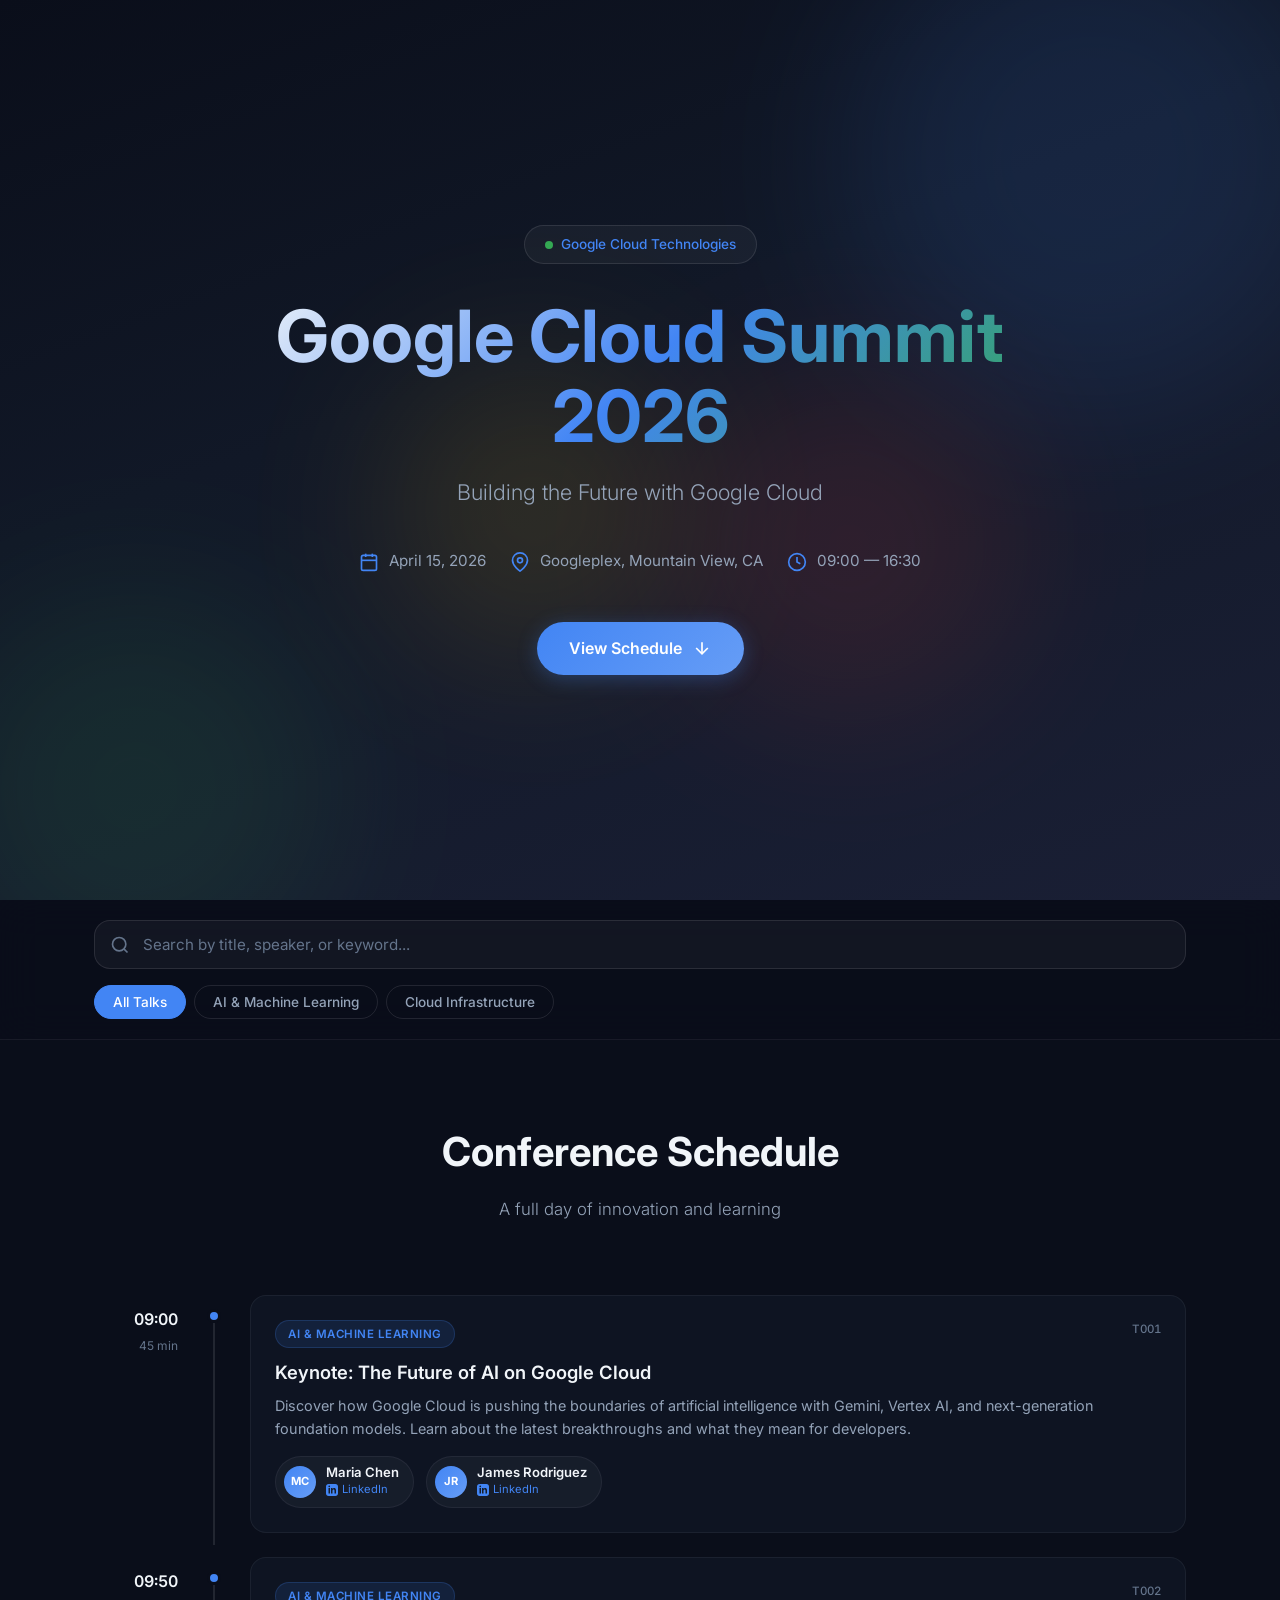
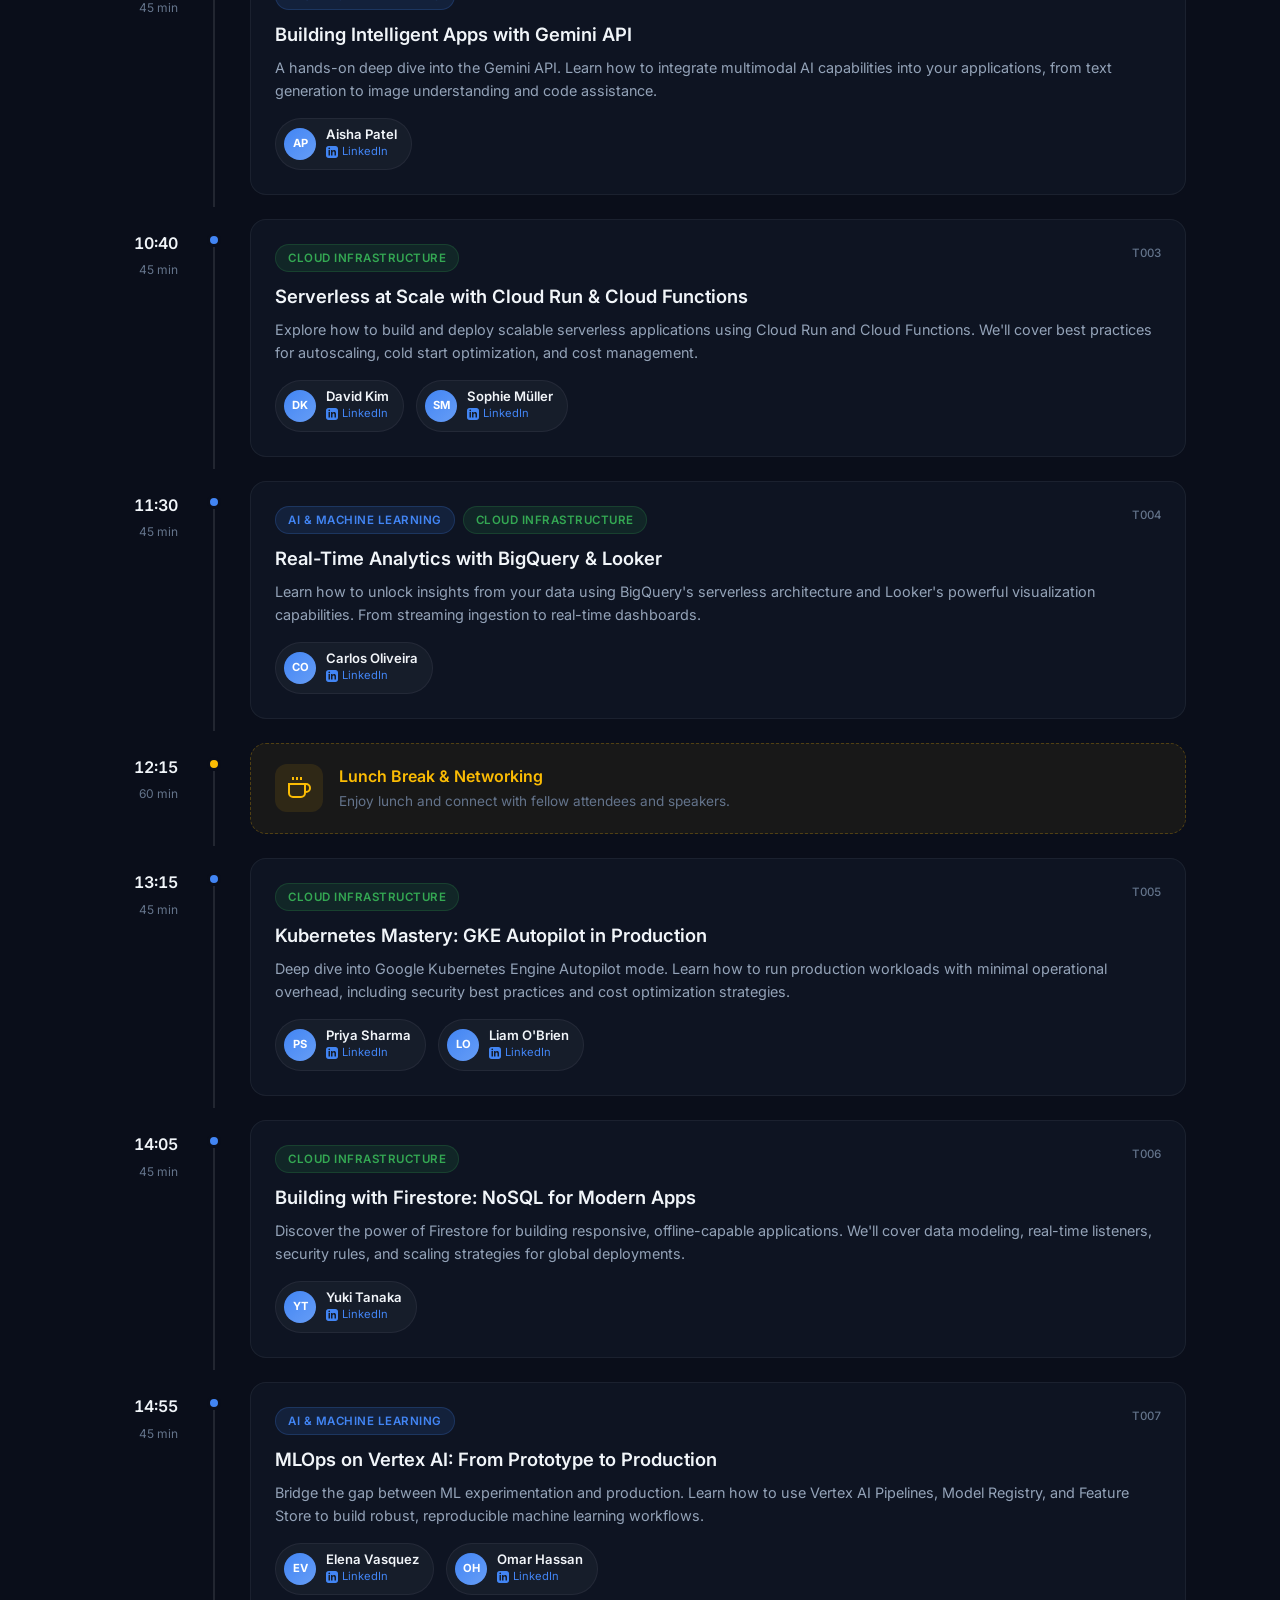
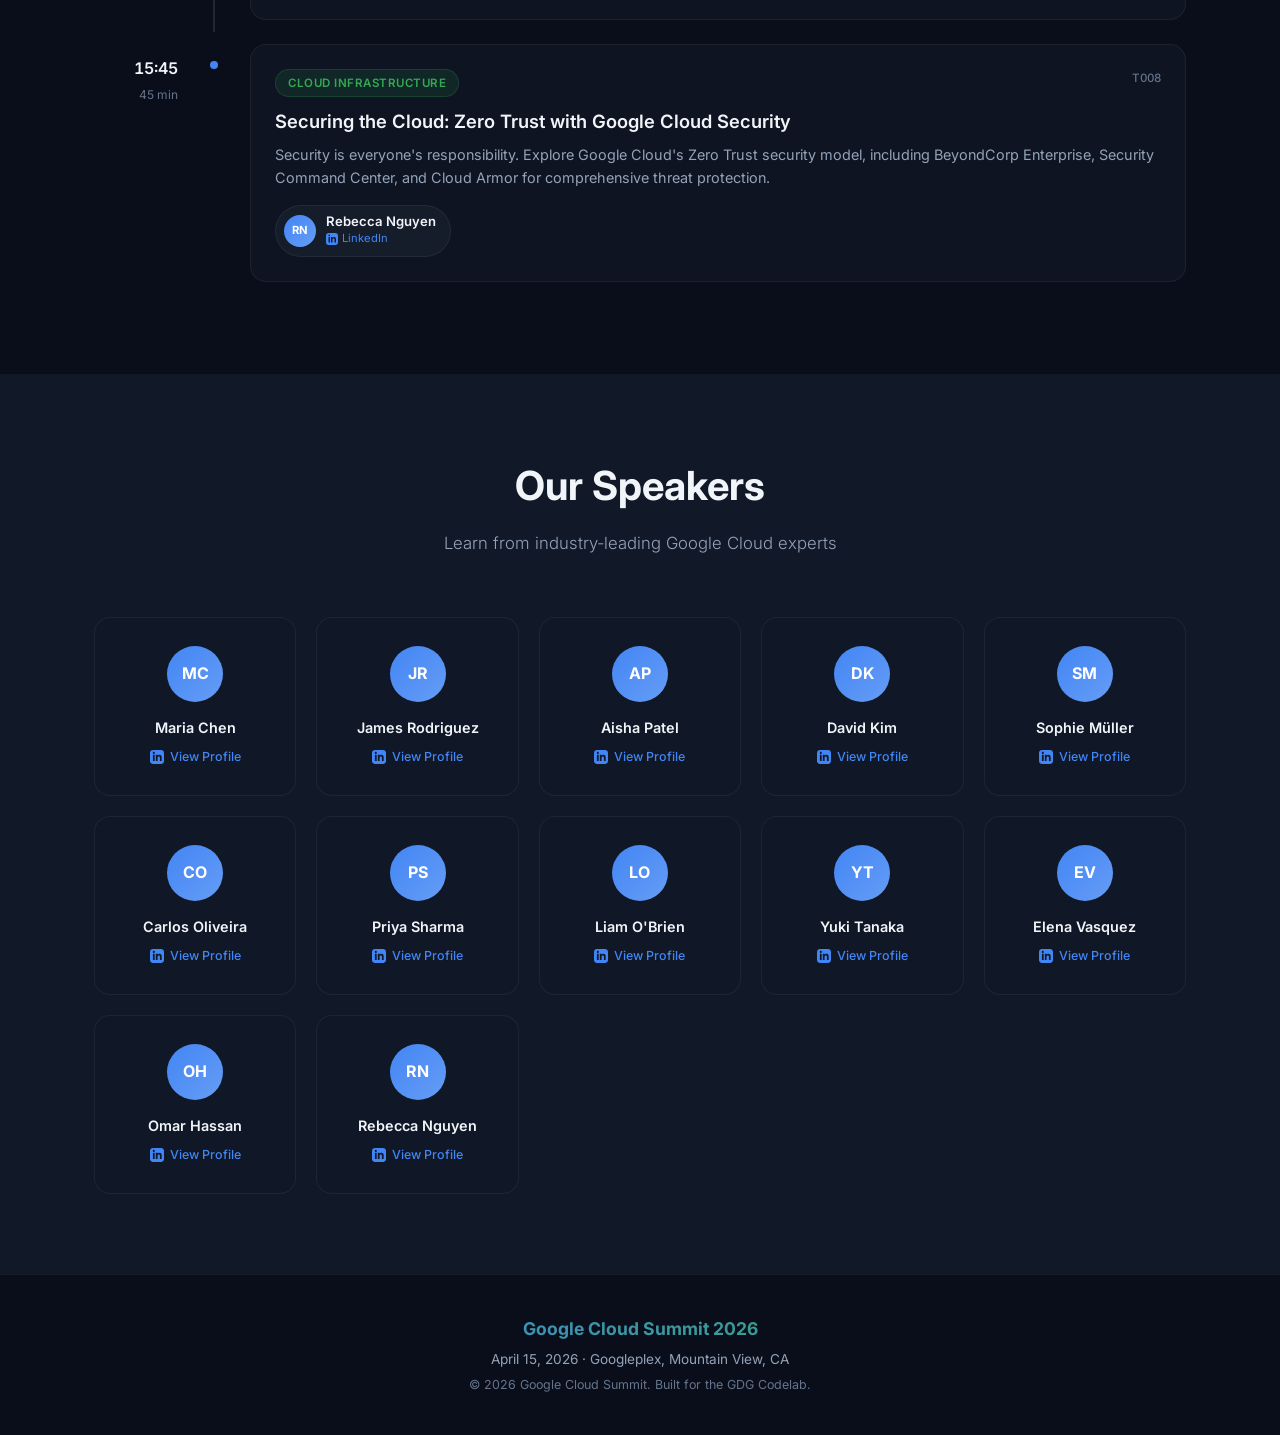
==== commit 1f336a22: "fix: Use relative paths for CSS/JS in static conference page" ====
--- a/conference-app-static/index.html
+++ b/conference-app-static/index.html
@@ -8,7 +8,7 @@
     <link rel="preconnect" href="https://fonts.googleapis.com">
     <link rel="preconnect" href="https://fonts.gstatic.com" crossorigin>
     <link href="https://fonts.googleapis.com/css2?family=Google+Sans:wght@400;500;700&family=Inter:wght@300;400;500;600;700&display=swap" rel="stylesheet">
-    <link rel="stylesheet" href="/static/css/style.css">
+    <link rel="stylesheet" href="static/css/style.css">
 </head>
 <body>
     <!-- Hero Section -->
@@ -818,6 +818,6 @@
         </div>
     </footer>
 
-    <script src="/static/js/app.js"></script>
+    <script src="static/js/app.js"></script>
 </body>
 </html>
--- a/conference-app-static/static/css/style.css
+++ b/conference-app-static/static/css/style.css
@@ -0,0 +1,842 @@
+/* ========================================================
+   Google Cloud Summit 2026 — Conference Site Styles
+   ======================================================== */
+
+/* --- CSS Custom Properties (Design Tokens) --- */
+:root {
+    /* Google Cloud Palette */
+    --gc-blue: #4285F4;
+    --gc-green: #34A853;
+    --gc-yellow: #FBBC04;
+    --gc-red: #EA4335;
+
+    /* Extended palette */
+    --bg-primary: #0a0e1a;
+    --bg-secondary: #111827;
+    --bg-card: rgba(17, 24, 39, 0.7);
+    --bg-card-hover: rgba(30, 41, 59, 0.8);
+    --surface: rgba(255, 255, 255, 0.04);
+    --surface-hover: rgba(255, 255, 255, 0.08);
+
+    --text-primary: #f1f5f9;
+    --text-secondary: #94a3b8;
+    --text-muted: #64748b;
+
+    --border-subtle: rgba(255, 255, 255, 0.06);
+    --border-medium: rgba(255, 255, 255, 0.1);
+
+    --gradient-blue: linear-gradient(135deg, #4285F4, #669DF6);
+    --gradient-green: linear-gradient(135deg, #34A853, #5BB974);
+    --gradient-hero: linear-gradient(160deg, #0a0e1a 0%, #111827 40%, #1a1f35 100%);
+
+    /* Spacing */
+    --container-max: 1140px;
+    --section-padding: 80px;
+
+    /* Radius */
+    --radius-sm: 8px;
+    --radius-md: 12px;
+    --radius-lg: 16px;
+    --radius-xl: 24px;
+    --radius-full: 9999px;
+
+    /* Shadows */
+    --shadow-card: 0 4px 24px rgba(0, 0, 0, 0.3), 0 1px 2px rgba(0, 0, 0, 0.2);
+    --shadow-glow-blue: 0 0 40px rgba(66, 133, 244, 0.15);
+    --shadow-glow-green: 0 0 40px rgba(52, 168, 83, 0.15);
+
+    /* Typography */
+    --font-display: 'Google Sans', 'Inter', system-ui, -apple-system, sans-serif;
+    --font-body: 'Inter', system-ui, -apple-system, sans-serif;
+
+    /* Transitions */
+    --transition-fast: 150ms ease;
+    --transition-base: 250ms ease;
+    --transition-slow: 400ms cubic-bezier(0.4, 0, 0.2, 1);
+}
+
+/* --- Reset & Base --- */
+*, *::before, *::after {
+    box-sizing: border-box;
+    margin: 0;
+    padding: 0;
+}
+
+html {
+    scroll-behavior: smooth;
+    -webkit-font-smoothing: antialiased;
+    -moz-osx-font-smoothing: grayscale;
+}
+
+body {
+    font-family: var(--font-body);
+    background: var(--bg-primary);
+    color: var(--text-primary);
+    line-height: 1.6;
+    overflow-x: hidden;
+}
+
+a {
+    color: inherit;
+    text-decoration: none;
+}
+
+.container {
+    max-width: var(--container-max);
+    margin: 0 auto;
+    padding: 0 24px;
+}
+
+/* --- Hero Section --- */
+.hero {
+    min-height: 100vh;
+    display: flex;
+    align-items: center;
+    justify-content: center;
+    position: relative;
+    background: var(--gradient-hero);
+    overflow: hidden;
+    padding: 40px 24px;
+}
+
+.hero-bg-shapes {
+    position: absolute;
+    inset: 0;
+    pointer-events: none;
+    overflow: hidden;
+}
+
+.shape {
+    position: absolute;
+    border-radius: 50%;
+    filter: blur(80px);
+    opacity: 0.12;
+    animation: float 20s ease-in-out infinite;
+}
+
+.shape-1 {
+    width: 500px;
+    height: 500px;
+    background: var(--gc-blue);
+    top: -10%;
+    right: -5%;
+    animation-delay: 0s;
+}
+
+.shape-2 {
+    width: 400px;
+    height: 400px;
+    background: var(--gc-green);
+    bottom: -10%;
+    left: -5%;
+    animation-delay: -5s;
+}
+
+.shape-3 {
+    width: 300px;
+    height: 300px;
+    background: var(--gc-yellow);
+    top: 40%;
+    left: 30%;
+    animation-delay: -10s;
+}
+
+.shape-4 {
+    width: 350px;
+    height: 350px;
+    background: var(--gc-red);
+    bottom: 20%;
+    right: 20%;
+    animation-delay: -15s;
+}
+
+@keyframes float {
+    0%, 100% { transform: translate(0, 0) scale(1); }
+    25% { transform: translate(30px, -30px) scale(1.05); }
+    50% { transform: translate(-20px, 20px) scale(0.95); }
+    75% { transform: translate(20px, 10px) scale(1.02); }
+}
+
+.hero-content {
+    text-align: center;
+    position: relative;
+    z-index: 1;
+    max-width: 800px;
+    animation: fadeInUp 0.8s ease forwards;
+}
+
+@keyframes fadeInUp {
+    from { opacity: 0; transform: translateY(30px); }
+    to { opacity: 1; transform: translateY(0); }
+}
+
+.hero-badge {
+    display: inline-flex;
+    align-items: center;
+    gap: 8px;
+    background: var(--surface);
+    border: 1px solid var(--border-medium);
+    border-radius: var(--radius-full);
+    padding: 8px 20px;
+    font-size: 0.85rem;
+    font-weight: 500;
+    color: var(--gc-blue);
+    margin-bottom: 32px;
+    backdrop-filter: blur(8px);
+}
+
+.badge-dot {
+    width: 8px;
+    height: 8px;
+    border-radius: 50%;
+    background: var(--gc-green);
+    animation: pulse 2s ease-in-out infinite;
+}
+
+@keyframes pulse {
+    0%, 100% { opacity: 1; transform: scale(1); }
+    50% { opacity: 0.5; transform: scale(1.3); }
+}
+
+.hero-title {
+    font-family: var(--font-display);
+    font-size: clamp(2.5rem, 6vw, 4.5rem);
+    font-weight: 700;
+    line-height: 1.1;
+    margin-bottom: 20px;
+    background: linear-gradient(135deg, var(--text-primary) 0%, var(--gc-blue) 50%, var(--gc-green) 100%);
+    -webkit-background-clip: text;
+    -webkit-text-fill-color: transparent;
+    background-clip: text;
+}
+
+.hero-tagline {
+    font-size: clamp(1.1rem, 2.5vw, 1.35rem);
+    color: var(--text-secondary);
+    margin-bottom: 40px;
+    font-weight: 300;
+}
+
+.hero-meta {
+    display: flex;
+    flex-wrap: wrap;
+    justify-content: center;
+    gap: 24px;
+    margin-bottom: 48px;
+}
+
+.meta-item {
+    display: flex;
+    align-items: center;
+    gap: 10px;
+    color: var(--text-secondary);
+    font-size: 0.95rem;
+    font-weight: 400;
+}
+
+.meta-icon {
+    width: 20px;
+    height: 20px;
+    color: var(--gc-blue);
+    flex-shrink: 0;
+}
+
+.hero-cta {
+    display: inline-flex;
+    align-items: center;
+    gap: 10px;
+    background: var(--gradient-blue);
+    color: #fff;
+    font-weight: 600;
+    font-size: 1rem;
+    padding: 14px 32px;
+    border-radius: var(--radius-full);
+    transition: all var(--transition-base);
+    box-shadow: 0 4px 20px rgba(66, 133, 244, 0.3);
+}
+
+.hero-cta:hover {
+    transform: translateY(-2px);
+    box-shadow: 0 8px 30px rgba(66, 133, 244, 0.4);
+}
+
+.hero-cta svg {
+    animation: bounce 2s ease-in-out infinite;
+}
+
+@keyframes bounce {
+    0%, 100% { transform: translateY(0); }
+    50% { transform: translateY(4px); }
+}
+
+/* --- Search & Filter Section --- */
+.search-section {
+    position: sticky;
+    top: 0;
+    z-index: 100;
+    padding: 20px 0;
+    background: rgba(10, 14, 26, 0.85);
+    backdrop-filter: blur(20px);
+    border-bottom: 1px solid var(--border-subtle);
+}
+
+.search-bar {
+    display: flex;
+    flex-direction: column;
+    gap: 16px;
+}
+
+.search-input-wrapper {
+    position: relative;
+    display: flex;
+    align-items: center;
+}
+
+.search-icon {
+    position: absolute;
+    left: 16px;
+    width: 20px;
+    height: 20px;
+    color: var(--text-muted);
+    pointer-events: none;
+}
+
+.search-input {
+    width: 100%;
+    padding: 14px 48px;
+    background: var(--surface);
+    border: 1px solid var(--border-medium);
+    border-radius: var(--radius-lg);
+    color: var(--text-primary);
+    font-family: var(--font-body);
+    font-size: 0.95rem;
+    outline: none;
+    transition: all var(--transition-base);
+}
+
+.search-input::placeholder {
+    color: var(--text-muted);
+}
+
+.search-input:focus {
+    border-color: var(--gc-blue);
+    box-shadow: 0 0 0 3px rgba(66, 133, 244, 0.15);
+}
+
+.search-clear {
+    position: absolute;
+    right: 12px;
+    background: none;
+    border: none;
+    cursor: pointer;
+    padding: 6px;
+    border-radius: 50%;
+    color: var(--text-muted);
+    transition: all var(--transition-fast);
+}
+
+.search-clear:hover {
+    color: var(--text-primary);
+    background: var(--surface-hover);
+}
+
+.search-clear svg {
+    width: 18px;
+    height: 18px;
+    display: block;
+}
+
+.filter-pills {
+    display: flex;
+    gap: 8px;
+    flex-wrap: wrap;
+}
+
+.pill {
+    padding: 8px 18px;
+    border-radius: var(--radius-full);
+    border: 1px solid var(--border-medium);
+    background: transparent;
+    color: var(--text-secondary);
+    font-family: var(--font-body);
+    font-size: 0.85rem;
+    font-weight: 500;
+    cursor: pointer;
+    transition: all var(--transition-base);
+    white-space: nowrap;
+}
+
+.pill:hover {
+    border-color: var(--gc-blue);
+    color: var(--gc-blue);
+    background: rgba(66, 133, 244, 0.08);
+}
+
+.pill.active {
+    background: var(--gc-blue);
+    border-color: var(--gc-blue);
+    color: #fff;
+}
+
+/* --- Schedule / Timeline Section --- */
+.schedule-section {
+    padding: var(--section-padding) 0;
+}
+
+.section-header {
+    text-align: center;
+    margin-bottom: 60px;
+}
+
+.section-title {
+    font-family: var(--font-display);
+    font-size: clamp(1.8rem, 4vw, 2.5rem);
+    font-weight: 700;
+    margin-bottom: 12px;
+}
+
+.section-subtitle {
+    color: var(--text-secondary);
+    font-size: 1.05rem;
+    font-weight: 300;
+}
+
+.timeline {
+    display: flex;
+    flex-direction: column;
+    gap: 0;
+}
+
+.talk-card {
+    display: grid;
+    grid-template-columns: 100px 40px 1fr;
+    gap: 0;
+    opacity: 0;
+    transform: translateY(20px);
+    animation: revealCard 0.5s ease forwards;
+    transition: opacity var(--transition-slow), transform var(--transition-slow);
+}
+
+.talk-card:nth-child(1) { animation-delay: 0.05s; }
+.talk-card:nth-child(2) { animation-delay: 0.10s; }
+.talk-card:nth-child(3) { animation-delay: 0.15s; }
+.talk-card:nth-child(4) { animation-delay: 0.20s; }
+.talk-card:nth-child(5) { animation-delay: 0.25s; }
+.talk-card:nth-child(6) { animation-delay: 0.30s; }
+.talk-card:nth-child(7) { animation-delay: 0.35s; }
+.talk-card:nth-child(8) { animation-delay: 0.40s; }
+.talk-card:nth-child(9) { animation-delay: 0.45s; }
+
+@keyframes revealCard {
+    to { opacity: 1; transform: translateY(0); }
+}
+
+.talk-card.hidden {
+    display: none !important;
+}
+
+/* Time column */
+.talk-time-col {
+    display: flex;
+    flex-direction: column;
+    align-items: flex-end;
+    padding-top: 24px;
+    padding-right: 16px;
+}
+
+.talk-time {
+    font-size: 1rem;
+    font-weight: 600;
+    color: var(--text-primary);
+    font-variant-numeric: tabular-nums;
+}
+
+.talk-duration {
+    font-size: 0.75rem;
+    color: var(--text-muted);
+    margin-top: 4px;
+}
+
+/* Connector */
+.talk-connector {
+    display: flex;
+    flex-direction: column;
+    align-items: center;
+    position: relative;
+}
+
+.connector-dot {
+    width: 14px;
+    height: 14px;
+    border-radius: 50%;
+    background: var(--gc-blue);
+    border: 3px solid var(--bg-primary);
+    margin-top: 26px;
+    position: relative;
+    z-index: 2;
+    flex-shrink: 0;
+    transition: all var(--transition-base);
+}
+
+.talk-card:hover .connector-dot {
+    transform: scale(1.3);
+    box-shadow: 0 0 12px rgba(66, 133, 244, 0.4);
+}
+
+.talk-break .connector-dot {
+    background: var(--gc-yellow);
+}
+
+.connector-line {
+    width: 2px;
+    flex: 1;
+    background: var(--border-medium);
+    min-height: 20px;
+}
+
+.talk-card:last-child .connector-line {
+    display: none;
+}
+
+/* Card content */
+.talk-content {
+    padding: 12px 0 12px 16px;
+}
+
+.card-inner {
+    background: var(--bg-card);
+    border: 1px solid var(--border-subtle);
+    border-radius: var(--radius-lg);
+    padding: 24px;
+    transition: all var(--transition-base);
+    backdrop-filter: blur(8px);
+}
+
+.card-inner:hover {
+    background: var(--bg-card-hover);
+    border-color: var(--border-medium);
+    box-shadow: var(--shadow-card);
+    transform: translateX(4px);
+}
+
+.card-header {
+    display: flex;
+    justify-content: space-between;
+    align-items: flex-start;
+    margin-bottom: 12px;
+}
+
+.card-categories {
+    display: flex;
+    gap: 8px;
+    flex-wrap: wrap;
+}
+
+.category-tag {
+    font-size: 0.72rem;
+    font-weight: 600;
+    padding: 4px 12px;
+    border-radius: var(--radius-full);
+    text-transform: uppercase;
+    letter-spacing: 0.5px;
+}
+
+.tag-ai {
+    background: rgba(66, 133, 244, 0.12);
+    color: var(--gc-blue);
+    border: 1px solid rgba(66, 133, 244, 0.2);
+}
+
+.tag-infra {
+    background: rgba(52, 168, 83, 0.12);
+    color: var(--gc-green);
+    border: 1px solid rgba(52, 168, 83, 0.2);
+}
+
+.talk-id {
+    font-size: 0.72rem;
+    color: var(--text-muted);
+    font-weight: 500;
+    font-variant-numeric: tabular-nums;
+}
+
+.talk-title {
+    font-family: var(--font-display);
+    font-size: 1.15rem;
+    font-weight: 600;
+    margin-bottom: 8px;
+    line-height: 1.4;
+}
+
+.talk-description {
+    font-size: 0.9rem;
+    color: var(--text-secondary);
+    line-height: 1.6;
+    margin-bottom: 16px;
+}
+
+.talk-speakers {
+    display: flex;
+    gap: 12px;
+    flex-wrap: wrap;
+}
+
+.speaker-chip {
+    display: flex;
+    align-items: center;
+    gap: 10px;
+    padding: 8px 14px 8px 8px;
+    background: var(--surface);
+    border: 1px solid var(--border-subtle);
+    border-radius: var(--radius-full);
+    transition: all var(--transition-base);
+}
+
+.speaker-chip:hover {
+    border-color: var(--gc-blue);
+    background: rgba(66, 133, 244, 0.08);
+    transform: translateY(-1px);
+}
+
+.speaker-avatar {
+    width: 32px;
+    height: 32px;
+    border-radius: 50%;
+    background: var(--gradient-blue);
+    display: flex;
+    align-items: center;
+    justify-content: center;
+    font-size: 0.7rem;
+    font-weight: 700;
+    color: #fff;
+    flex-shrink: 0;
+}
+
+.speaker-info {
+    display: flex;
+    flex-direction: column;
+}
+
+.speaker-name {
+    font-size: 0.82rem;
+    font-weight: 600;
+    line-height: 1.2;
+}
+
+.speaker-link {
+    display: flex;
+    align-items: center;
+    gap: 4px;
+    font-size: 0.7rem;
+    color: var(--gc-blue);
+}
+
+/* Break card */
+.break-card {
+    display: flex;
+    align-items: center;
+    gap: 16px;
+    background: rgba(251, 188, 4, 0.06);
+    border: 1px dashed rgba(251, 188, 4, 0.25);
+    border-radius: var(--radius-lg);
+    padding: 20px 24px;
+}
+
+.break-icon {
+    width: 48px;
+    height: 48px;
+    border-radius: var(--radius-md);
+    background: rgba(251, 188, 4, 0.1);
+    display: flex;
+    align-items: center;
+    justify-content: center;
+    color: var(--gc-yellow);
+    flex-shrink: 0;
+}
+
+.break-icon svg {
+    width: 24px;
+    height: 24px;
+}
+
+.break-title {
+    font-family: var(--font-display);
+    font-size: 1rem;
+    font-weight: 600;
+    color: var(--gc-yellow);
+}
+
+.break-desc {
+    font-size: 0.85rem;
+    color: var(--text-muted);
+    margin-top: 2px;
+}
+
+/* No results */
+.no-results {
+    text-align: center;
+    padding: 60px 20px;
+    color: var(--text-muted);
+}
+
+.no-results svg {
+    margin-bottom: 16px;
+    opacity: 0.4;
+}
+
+.no-results h3 {
+    font-size: 1.2rem;
+    color: var(--text-secondary);
+    margin-bottom: 8px;
+}
+
+.no-results p {
+    font-size: 0.9rem;
+}
+
+/* --- Speakers Section --- */
+.speakers-section {
+    padding: var(--section-padding) 0;
+    background: var(--bg-secondary);
+}
+
+.speakers-grid {
+    display: grid;
+    grid-template-columns: repeat(auto-fill, minmax(180px, 1fr));
+    gap: 20px;
+}
+
+.speaker-card {
+    display: flex;
+    flex-direction: column;
+    align-items: center;
+    text-align: center;
+    padding: 28px 16px;
+    background: var(--bg-card);
+    border: 1px solid var(--border-subtle);
+    border-radius: var(--radius-lg);
+    transition: all var(--transition-base);
+    cursor: pointer;
+}
+
+.speaker-card:hover {
+    transform: translateY(-4px);
+    border-color: var(--gc-blue);
+    box-shadow: var(--shadow-glow-blue);
+}
+
+.speaker-card-avatar {
+    width: 56px;
+    height: 56px;
+    border-radius: 50%;
+    background: var(--gradient-blue);
+    display: flex;
+    align-items: center;
+    justify-content: center;
+    font-size: 1rem;
+    font-weight: 700;
+    color: #fff;
+    margin-bottom: 14px;
+}
+
+.speaker-card-name {
+    font-size: 0.9rem;
+    font-weight: 600;
+    margin-bottom: 8px;
+}
+
+.speaker-card-linkedin {
+    display: flex;
+    align-items: center;
+    gap: 6px;
+    font-size: 0.78rem;
+    color: var(--gc-blue);
+    font-weight: 500;
+}
+
+/* --- Footer --- */
+.footer {
+    padding: 40px 0;
+    border-top: 1px solid var(--border-subtle);
+    background: var(--bg-primary);
+}
+
+.footer-content {
+    text-align: center;
+}
+
+.footer-logo {
+    font-family: var(--font-display);
+    font-size: 1.1rem;
+    font-weight: 700;
+    margin-bottom: 6px;
+    background: linear-gradient(90deg, var(--gc-blue), var(--gc-green));
+    -webkit-background-clip: text;
+    -webkit-text-fill-color: transparent;
+    background-clip: text;
+}
+
+.footer-text {
+    color: var(--text-secondary);
+    font-size: 0.85rem;
+    margin-bottom: 4px;
+}
+
+.footer-copy {
+    color: var(--text-muted);
+    font-size: 0.78rem;
+}
+
+/* --- Responsive --- */
+@media (max-width: 768px) {
+    .talk-card {
+        grid-template-columns: 70px 30px 1fr;
+    }
+
+    .talk-time {
+        font-size: 0.85rem;
+    }
+
+    .hero-meta {
+        flex-direction: column;
+        align-items: center;
+        gap: 12px;
+    }
+
+    .card-inner {
+        padding: 18px;
+    }
+
+    .speakers-grid {
+        grid-template-columns: repeat(auto-fill, minmax(140px, 1fr));
+        gap: 12px;
+    }
+}
+
+@media (max-width: 480px) {
+    .talk-card {
+        grid-template-columns: 60px 24px 1fr;
+    }
+
+    .talk-time-col {
+        padding-right: 8px;
+    }
+
+    .talk-content {
+        padding-left: 8px;
+    }
+
+    .search-input {
+        font-size: 0.85rem;
+        padding: 12px 40px;
+    }
+
+    .filter-pills {
+        gap: 6px;
+    }
+
+    .pill {
+        padding: 6px 14px;
+        font-size: 0.8rem;
+    }
+}
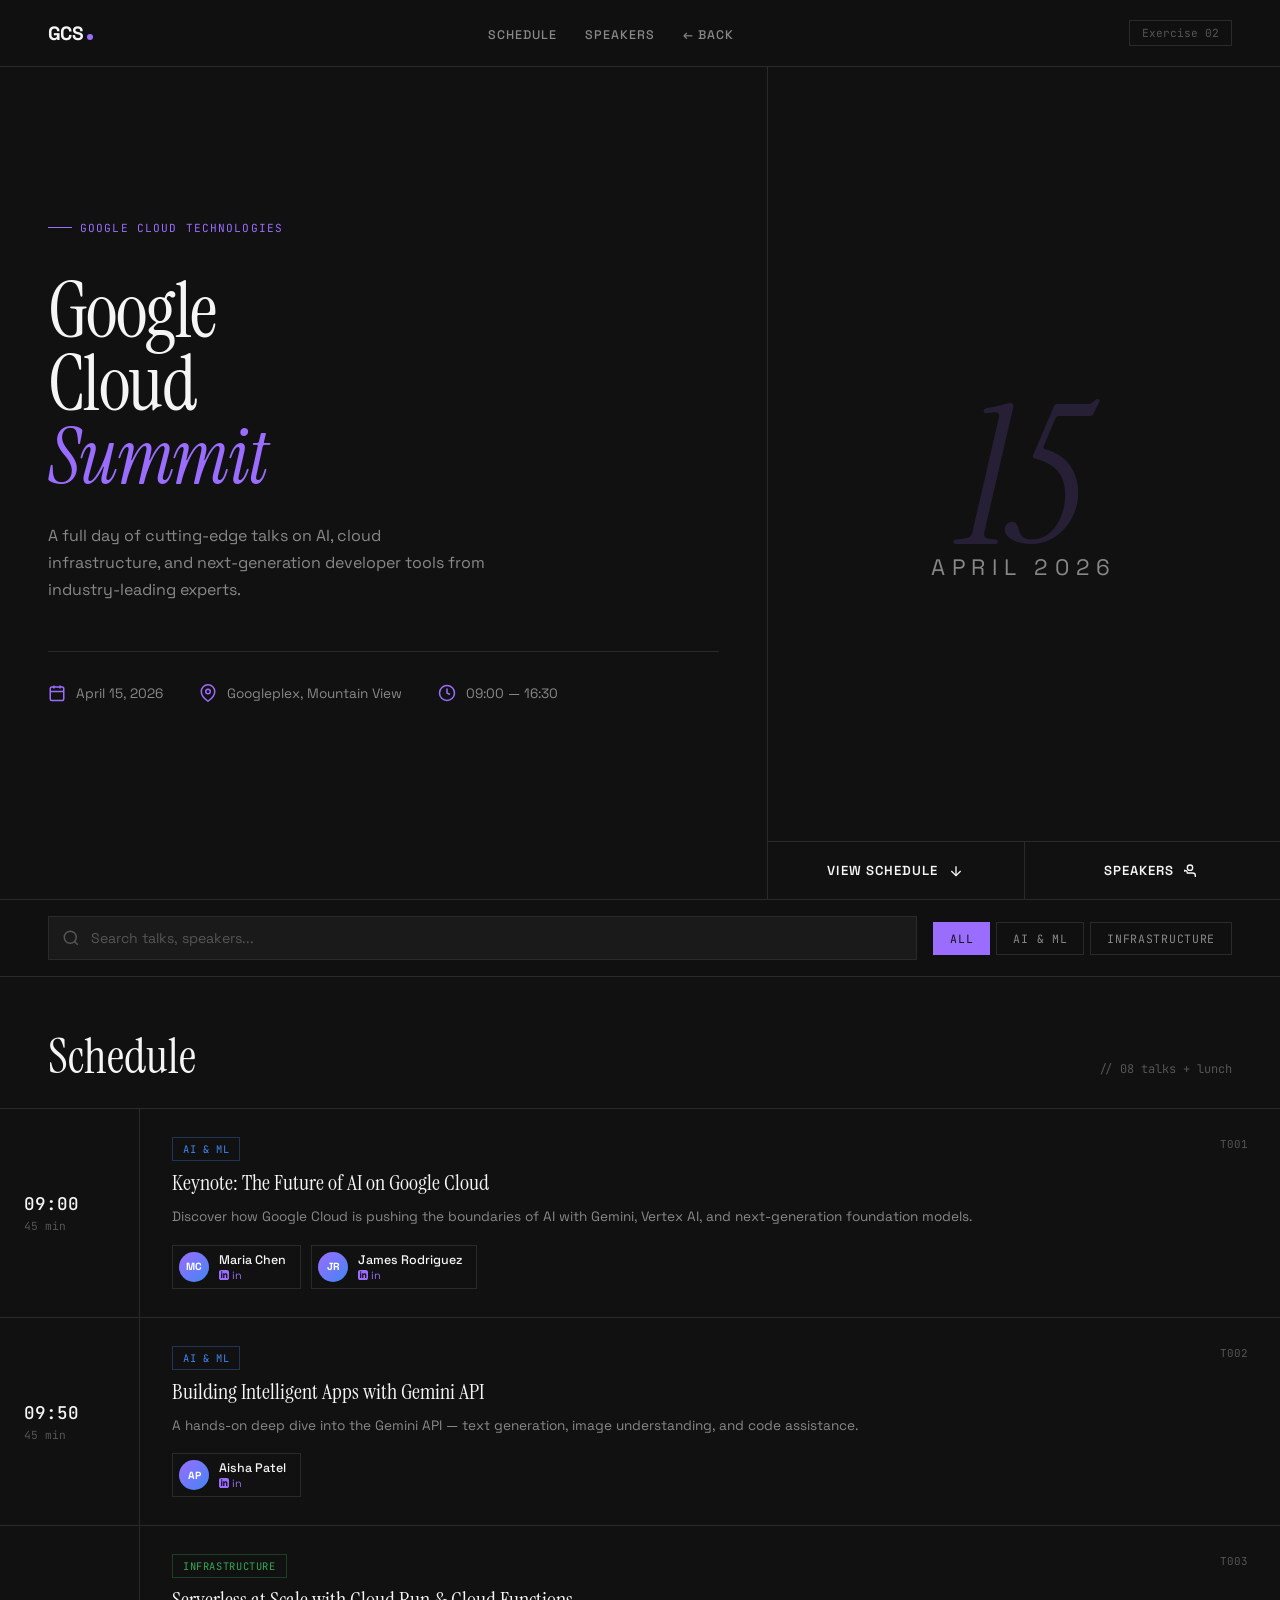
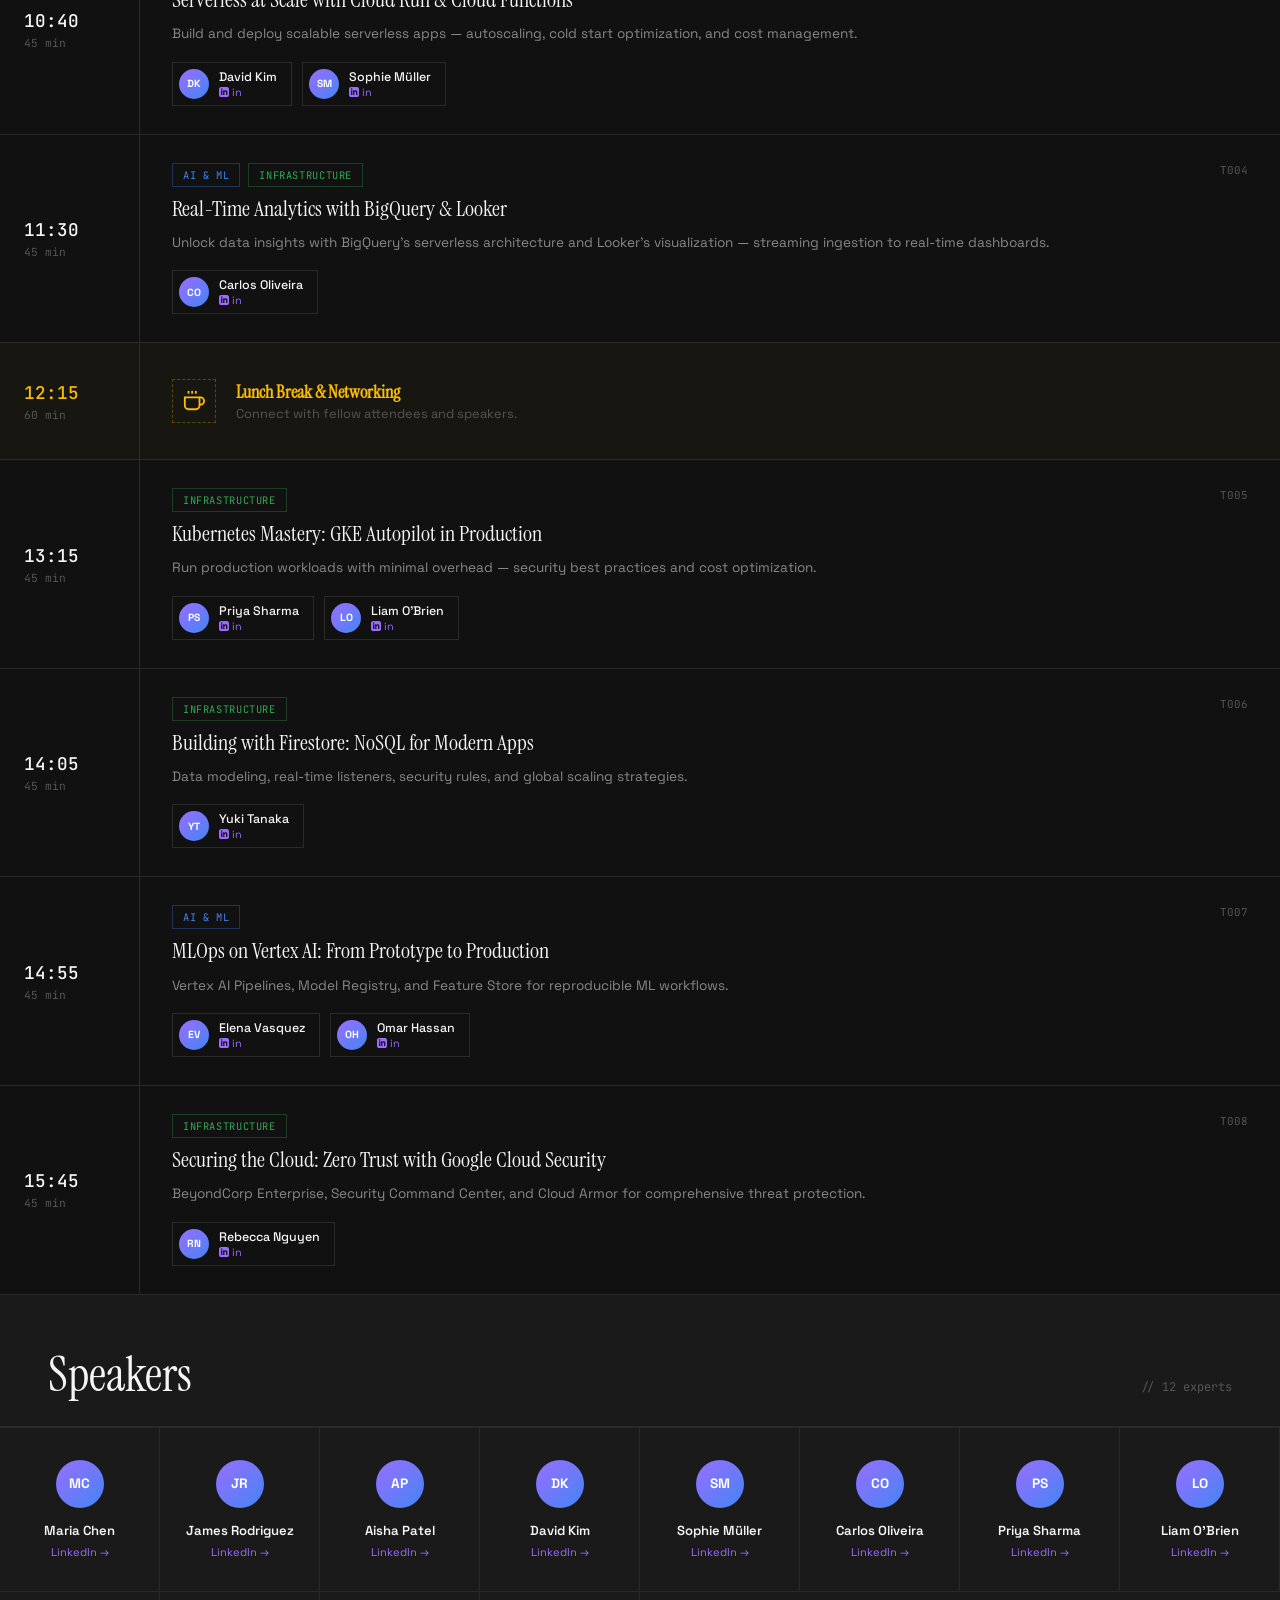
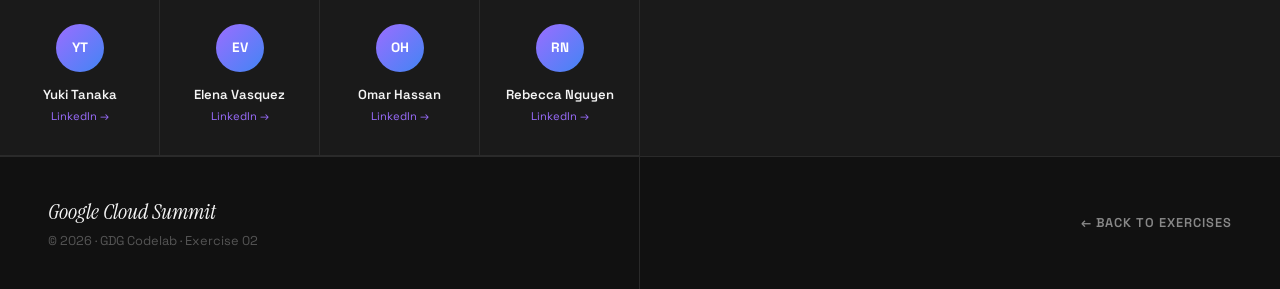
==== commit 7c84db87: "redesign: All projects in editorial/brutalist style - Conference App: grid timeline, scroll reveals," ====
--- a/conference-app-static/index.html
+++ b/conference-app-static/index.html
@@ -3,821 +3,591 @@
 <head>
     <meta charset="UTF-8">
     <meta name="viewport" content="width=device-width, initial-scale=1.0">
-    <meta name="description" content="Join us for a full day of cutting-edge talks on Google Cloud Technologies. From AI &amp; Machine Learning to Cloud Infrastructure, learn from industry experts and discover what&#39;s next in cloud computing.">
-    <title>Google Cloud Summit 2026 — Building the Future with Google Cloud</title>
+    <meta name="description" content="Google Cloud Summit 2026 — A full day of cutting-edge talks on Google Cloud Technologies.">
+    <title>Google Cloud Summit 2026</title>
     <link rel="preconnect" href="https://fonts.googleapis.com">
     <link rel="preconnect" href="https://fonts.gstatic.com" crossorigin>
-    <link href="https://fonts.googleapis.com/css2?family=Google+Sans:wght@400;500;700&family=Inter:wght@300;400;500;600;700&display=swap" rel="stylesheet">
-    <link rel="stylesheet" href="static/css/style.css">
+    <link href="https://fonts.googleapis.com/css2?family=Space+Grotesk:wght@300;400;500;600;700&family=Instrument+Serif:ital@0;1&family=JetBrains+Mono:wght@400;500&display=swap" rel="stylesheet">
+    <style>
+        :root {
+            --bg: #111111;
+            --surface: #1a1a1a;
+            --border: #2a2a2a;
+            --border-light: #333;
+            --accent: #9B6DFF;
+            --accent-dim: rgba(155,109,255,0.12);
+            --blue: #4285F4;
+            --green: #34A853;
+            --yellow: #FBBC04;
+            --red: #EA4335;
+            --white: #f5f5f5;
+            --gray: #888;
+            --gray-dim: #555;
+            --sans: 'Space Grotesk', system-ui, sans-serif;
+            --serif: 'Instrument Serif', Georgia, serif;
+            --mono: 'JetBrains Mono', monospace;
+        }
+
+        *, *::before, *::after { box-sizing: border-box; margin: 0; padding: 0; }
+        html { scroll-behavior: smooth; -webkit-font-smoothing: antialiased; }
+        body { font-family: var(--sans); background: var(--bg); color: var(--white); overflow-x: hidden; }
+        a { color: inherit; text-decoration: none; }
+
+        /* ── Reveal animations ── */
+        .reveal { opacity: 0; transform: translateY(30px); transition: opacity 0.7s ease, transform 0.7s ease; }
+        .reveal.visible { opacity: 1; transform: translateY(0); }
+        .reveal-left { opacity: 0; transform: translateX(-40px); transition: opacity 0.7s ease, transform 0.7s ease; }
+        .reveal-left.visible { opacity: 1; transform: translateX(0); }
+
+        /* ── NAV ── */
+        .nav {
+            display: flex; justify-content: space-between; align-items: center;
+            padding: 20px 48px; border-bottom: 1px solid var(--border);
+            position: fixed; top: 0; left: 0; right: 0; z-index: 100;
+            background: rgba(17,17,17,0.92); backdrop-filter: blur(16px);
+        }
+        .nav-brand { display: flex; align-items: baseline; gap: 4px; }
+        .nav-logo { font-size: 1.2rem; font-weight: 700; letter-spacing: -0.03em; }
+        .nav-dot { width: 6px; height: 6px; background: var(--accent); border-radius: 50%; }
+        .nav-links { display: flex; gap: 28px; list-style: none; }
+        .nav-links a {
+            font-size: 0.78rem; font-weight: 500; color: var(--gray);
+            text-transform: uppercase; letter-spacing: 0.08em; transition: color 200ms;
+            position: relative;
+        }
+        .nav-links a::after {
+            content: ''; position: absolute; bottom: -4px; left: 0; width: 0;
+            height: 1px; background: var(--accent); transition: width 300ms;
+        }
+        .nav-links a:hover { color: var(--white); }
+        .nav-links a:hover::after { width: 100%; }
+        .nav-tag { font-size: 0.7rem; font-family: var(--mono); color: var(--gray-dim); border: 1px solid var(--border); padding: 5px 12px; }
+        .nav-menu-btn { display: none; background: none; border: 1px solid var(--border); color: var(--white); padding: 8px; cursor: pointer; }
+
+        /* ── HERO ── */
+        .hero {
+            min-height: 100vh; display: grid; grid-template-columns: 1.2fr 0.8fr;
+            border-bottom: 1px solid var(--border); padding-top: 64px;
+        }
+        .hero-left {
+            padding: 80px 48px 120px; display: flex; flex-direction: column;
+            justify-content: center; border-right: 1px solid var(--border); position: relative;
+        }
+        .hero-badge {
+            display: inline-flex; align-items: center; gap: 8px;
+            font-size: 0.7rem; font-family: var(--mono); color: var(--accent);
+            text-transform: uppercase; letter-spacing: 0.1em; margin-bottom: 40px;
+        }
+        .hero-badge::before { content: ''; width: 24px; height: 1px; background: var(--accent); }
+        .hero-title {
+            font-family: var(--serif); font-size: clamp(3rem, 6vw, 5.5rem);
+            font-weight: 400; line-height: 0.95; letter-spacing: -0.02em; margin-bottom: 28px;
+        }
+        .hero-title em { font-style: italic; color: var(--accent); }
+        .hero-tagline { font-size: 1rem; color: var(--gray); max-width: 440px; line-height: 1.7; margin-bottom: 48px; }
+        .hero-meta {
+            display: flex; gap: 36px; padding-top: 32px;
+            border-top: 1px solid var(--border); flex-wrap: wrap;
+        }
+        .meta-item { display: flex; align-items: center; gap: 10px; }
+        .meta-icon { width: 18px; height: 18px; color: var(--accent); }
+        .meta-text { font-size: 0.85rem; color: var(--gray); }
+
+        .hero-right {
+            display: flex; flex-direction: column; align-items: center;
+            justify-content: center; position: relative; overflow: hidden;
+        }
+        .hero-date-display { text-align: center; }
+        .hero-date-day {
+            font-family: var(--serif); font-size: clamp(6rem, 15vw, 12rem);
+            font-style: italic; color: var(--accent); opacity: 0.15; line-height: 1;
+        }
+        .hero-date-month {
+            font-size: 1.4rem; text-transform: uppercase; letter-spacing: 0.3em;
+            color: var(--gray); margin-top: -20px; position: relative;
+        }
+        .hero-cta-row {
+            position: absolute; bottom: 0; left: 0; right: 0;
+            display: flex; border-top: 1px solid var(--border);
+        }
+        .hero-cta {
+            flex: 1; padding: 20px 32px; display: flex; align-items: center;
+            justify-content: center; gap: 10px; font-size: 0.82rem; font-weight: 600;
+            text-transform: uppercase; letter-spacing: 0.08em;
+            border-right: 1px solid var(--border); transition: all 250ms; cursor: pointer;
+        }
+        .hero-cta:last-child { border-right: none; }
+        .hero-cta:hover { background: var(--accent); color: var(--bg); }
+        .hero-cta svg { transition: transform 200ms; }
+        .hero-cta:hover svg { transform: translateY(4px); }
+
+        /* ── SEARCH / FILTER ── */
+        .search-section {
+            position: sticky; top: 64px; z-index: 90;
+            padding: 16px 48px; background: rgba(17,17,17,0.95);
+            backdrop-filter: blur(16px); border-bottom: 1px solid var(--border);
+            display: flex; gap: 16px; align-items: center; flex-wrap: wrap;
+        }
+        .search-wrap { position: relative; flex: 1; min-width: 200px; }
+        .search-icon { position: absolute; left: 14px; top: 50%; transform: translateY(-50%); width: 18px; height: 18px; color: var(--gray-dim); pointer-events: none; }
+        .search-input {
+            width: 100%; padding: 12px 14px 12px 42px; background: var(--surface);
+            border: 1px solid var(--border); color: var(--white);
+            font-family: var(--sans); font-size: 0.88rem; outline: none; transition: border-color 200ms;
+        }
+        .search-input::placeholder { color: var(--gray-dim); }
+        .search-input:focus { border-color: var(--accent); }
+        .search-clear {
+            position: absolute; right: 10px; top: 50%; transform: translateY(-50%);
+            background: none; border: none; color: var(--gray-dim); cursor: pointer; padding: 4px; display: none;
+        }
+        .search-clear svg { width: 16px; height: 16px; }
+        .filter-pills { display: flex; gap: 6px; flex-wrap: wrap; }
+        .pill {
+            padding: 8px 16px; border: 1px solid var(--border); background: transparent;
+            color: var(--gray); font-family: var(--mono); font-size: 0.72rem;
+            text-transform: uppercase; letter-spacing: 0.06em; cursor: pointer; transition: all 200ms;
+        }
+        .pill:hover { border-color: var(--accent); color: var(--accent); }
+        .pill.active { background: var(--accent); border-color: var(--accent); color: var(--bg); }
+
+        /* ── SCHEDULE ── */
+        .schedule { padding: 0; }
+        .section-header {
+            display: flex; justify-content: space-between; align-items: baseline;
+            padding: 48px 48px 20px; border-bottom: 1px solid var(--border);
+        }
+        .section-title { font-family: var(--serif); font-size: clamp(1.8rem, 4vw, 3rem); font-weight: 400; }
+        .section-count { font-family: var(--mono); font-size: 0.75rem; color: var(--gray-dim); }
+
+        .timeline { display: flex; flex-direction: column; }
+
+        .talk-card {
+            display: grid; grid-template-columns: 140px 1fr; border-bottom: 1px solid var(--border);
+            transition: background 300ms; position: relative; overflow: hidden;
+        }
+        .talk-card::after {
+            content: ''; position: absolute; left: 0; top: 0; bottom: 0;
+            width: 3px; background: var(--accent); transform: scaleY(0);
+            transform-origin: top; transition: transform 400ms cubic-bezier(0.25,0.46,0.45,0.94);
+        }
+        .talk-card:hover::after { transform: scaleY(1); }
+        .talk-card:hover { background: var(--surface); }
+        .talk-card.hidden { display: none !important; }
+
+        .talk-time-col {
+            padding: 28px 24px; border-right: 1px solid var(--border);
+            display: flex; flex-direction: column; justify-content: center;
+        }
+        .talk-time { font-family: var(--mono); font-size: 1.1rem; font-weight: 500; }
+        .talk-duration { font-size: 0.7rem; color: var(--gray-dim); margin-top: 4px; font-family: var(--mono); }
+
+        .talk-content { padding: 28px 32px; }
+        .talk-header { display: flex; justify-content: space-between; align-items: flex-start; margin-bottom: 8px; }
+        .talk-categories { display: flex; gap: 8px; flex-wrap: wrap; }
+        .cat-tag {
+            font-size: 0.65rem; font-family: var(--mono); text-transform: uppercase;
+            letter-spacing: 0.06em; padding: 4px 10px; border: 1px solid;
+        }
+        .cat-ai { border-color: rgba(66,133,244,0.3); color: var(--blue); }
+        .cat-infra { border-color: rgba(52,168,83,0.3); color: var(--green); }
+        .talk-id { font-size: 0.68rem; font-family: var(--mono); color: var(--gray-dim); }
+        .talk-title {
+            font-family: var(--serif); font-size: 1.35rem; font-weight: 400;
+            margin-bottom: 8px; line-height: 1.35; transition: color 200ms;
+        }
+        .talk-card:hover .talk-title { color: var(--accent); }
+        .talk-desc { font-size: 0.85rem; color: var(--gray); line-height: 1.65; margin-bottom: 16px; }
+        .talk-speakers { display: flex; gap: 10px; flex-wrap: wrap; }
+        .speaker-chip {
+            display: flex; align-items: center; gap: 10px;
+            padding: 6px 14px 6px 6px; border: 1px solid var(--border);
+            transition: all 250ms;
+        }
+        .speaker-chip:hover { border-color: var(--accent); transform: translateY(-2px); }
+        .speaker-avatar {
+            width: 30px; height: 30px; border-radius: 50%;
+            background: linear-gradient(135deg, var(--accent), var(--blue));
+            display: flex; align-items: center; justify-content: center;
+            font-size: 0.65rem; font-weight: 700; color: #fff; flex-shrink: 0;
+        }
+        .speaker-name { font-size: 0.78rem; font-weight: 500; }
+        .speaker-link-icon { font-size: 0.68rem; color: var(--accent); display: flex; align-items: center; gap: 3px; }
+
+        /* Break */
+        .talk-break { background: rgba(251,188,4,0.03); }
+        .talk-break .talk-time { color: var(--yellow); }
+        .break-inner {
+            display: flex; align-items: center; gap: 20px; padding: 8px 0;
+        }
+        .break-icon {
+            width: 44px; height: 44px; border: 1px dashed rgba(251,188,4,0.3);
+            display: flex; align-items: center; justify-content: center; color: var(--yellow); flex-shrink: 0;
+        }
+        .break-icon svg { width: 22px; height: 22px; }
+        .break-title { font-family: var(--serif); font-size: 1.1rem; color: var(--yellow); }
+        .break-desc { font-size: 0.8rem; color: var(--gray-dim); margin-top: 2px; }
+
+        /* No results */
+        .no-results { text-align: center; padding: 60px; color: var(--gray-dim); display: none; }
+        .no-results h3 { font-family: var(--serif); font-size: 1.4rem; color: var(--gray); margin-bottom: 8px; }
+
+        /* ── SPEAKERS ── */
+        .speakers { padding: 0; background: var(--surface); }
+        .speakers-grid {
+            display: grid; grid-template-columns: repeat(auto-fill, minmax(160px, 1fr));
+            border-top: 1px solid var(--border);
+        }
+        .speaker-card {
+            display: flex; flex-direction: column; align-items: center; text-align: center;
+            padding: 32px 16px; border-right: 1px solid var(--border);
+            border-bottom: 1px solid var(--border); transition: all 300ms; position: relative;
+        }
+        .speaker-card::after {
+            content: ''; position: absolute; bottom: 0; left: 0; right: 0;
+            height: 2px; background: var(--accent); transform: scaleX(0); transition: transform 350ms;
+        }
+        .speaker-card:hover::after { transform: scaleX(1); }
+        .speaker-card:hover { background: rgba(155,109,255,0.04); }
+        .speaker-card-avatar {
+            width: 48px; height: 48px; border-radius: 50%;
+            background: linear-gradient(135deg, var(--accent), var(--blue));
+            display: flex; align-items: center; justify-content: center;
+            font-size: 0.85rem; font-weight: 700; color: #fff; margin-bottom: 14px;
+            transition: transform 300ms;
+        }
+        .speaker-card:hover .speaker-card-avatar { transform: scale(1.1); }
+        .speaker-card-name { font-size: 0.82rem; font-weight: 600; margin-bottom: 6px; }
+        .speaker-card-link { font-size: 0.7rem; color: var(--accent); display: flex; align-items: center; gap: 4px; }
+
+        /* ── FOOTER ── */
+        .footer {
+            display: grid; grid-template-columns: 1fr 1fr;
+            border-top: 1px solid var(--border);
+        }
+        .footer-left { padding: 40px 48px; border-right: 1px solid var(--border); }
+        .footer-right { padding: 40px 48px; display: flex; align-items: center; justify-content: flex-end; }
+        .footer-logo { font-family: var(--serif); font-size: 1.4rem; font-style: italic; margin-bottom: 6px; }
+        .footer-text { font-size: 0.8rem; color: var(--gray-dim); }
+        .footer-back {
+            font-size: 0.8rem; font-weight: 600; text-transform: uppercase;
+            letter-spacing: 0.08em; color: var(--gray); display: flex; align-items: center;
+            gap: 8px; transition: color 200ms;
+        }
+        .footer-back:hover { color: var(--accent); }
+
+        /* ── RESPONSIVE ── */
+        @media (max-width: 1024px) {
+            .hero { grid-template-columns: 1fr; }
+            .hero-left { border-right: none; border-bottom: 1px solid var(--border); }
+            .hero-right { min-height: 40vh; }
+        }
+        @media (max-width: 768px) {
+            .nav { padding: 16px 20px; }
+            .nav-links { display: none; }
+            .nav-menu-btn { display: block; }
+            .hero-left { padding: 60px 20px 80px; }
+            .search-section { padding: 12px 20px; flex-direction: column; top: 56px; }
+            .section-header { padding: 32px 20px 14px; }
+            .talk-card { grid-template-columns: 90px 1fr; }
+            .talk-time-col { padding: 20px 12px; }
+            .talk-content { padding: 20px 16px; }
+            .talk-title { font-size: 1.1rem; }
+            .speaker-chip { padding: 4px 10px 4px 4px; }
+            .speakers-grid { grid-template-columns: repeat(auto-fill, minmax(130px, 1fr)); }
+            .footer { grid-template-columns: 1fr; }
+            .footer-left { border-right: none; border-bottom: 1px solid var(--border); }
+            .footer-right { justify-content: flex-start; }
+        }
+    </style>
 </head>
 <body>
-    <!-- Hero Section -->
+    <!-- NAV -->
+    <nav class="nav" id="nav">
+        <div class="nav-brand">
+            <span class="nav-logo">GCS</span>
+            <span class="nav-dot"></span>
+        </div>
+        <ul class="nav-links">
+            <li><a href="#schedule">Schedule</a></li>
+            <li><a href="#speakers">Speakers</a></li>
+            <li><a href="../">← Back</a></li>
+        </ul>
+        <span class="nav-tag">Exercise 02</span>
+        <button class="nav-menu-btn" onclick="document.querySelector('.nav-links').style.display=document.querySelector('.nav-links').style.display==='flex'?'none':'flex'" aria-label="Menu">
+            <svg width="20" height="20" viewBox="0 0 24 24" fill="none" stroke="currentColor" stroke-width="2"><line x1="3" y1="6" x2="21" y2="6"/><line x1="3" y1="12" x2="21" y2="12"/><line x1="3" y1="18" x2="21" y2="18"/></svg>
+        </button>
+    </nav>
+
+    <!-- HERO -->
     <header class="hero" id="hero">
-        <div class="hero-bg-shapes">
-            <div class="shape shape-1"></div>
-            <div class="shape shape-2"></div>
-            <div class="shape shape-3"></div>
-            <div class="shape shape-4"></div>
-        </div>
-        <div class="hero-content">
-            <div class="hero-badge">
-                <span class="badge-dot"></span>
-                Google Cloud Technologies
-            </div>
-            <h1 class="hero-title">Google Cloud Summit 2026</h1>
-            <p class="hero-tagline">Building the Future with Google Cloud</p>
+        <div class="hero-left">
+            <div class="hero-badge">Google Cloud Technologies</div>
+            <h1 class="hero-title">Google<br>Cloud<br><em>Summit</em></h1>
+            <p class="hero-tagline">A full day of cutting-edge talks on AI, cloud infrastructure, and next-generation developer tools from industry-leading experts.</p>
             <div class="hero-meta">
                 <div class="meta-item">
-                    <svg class="meta-icon" viewBox="0 0 24 24" fill="none" stroke="currentColor" stroke-width="2">
-                        <rect x="3" y="4" width="18" height="18" rx="2" ry="2"/>
-                        <line x1="16" y1="2" x2="16" y2="6"/><line x1="8" y1="2" x2="8" y2="6"/>
-                        <line x1="3" y1="10" x2="21" y2="10"/>
-                    </svg>
-                    <span>April 15, 2026</span>
+                    <svg class="meta-icon" viewBox="0 0 24 24" fill="none" stroke="currentColor" stroke-width="2"><rect x="3" y="4" width="18" height="18" rx="2"/><line x1="16" y1="2" x2="16" y2="6"/><line x1="8" y1="2" x2="8" y2="6"/><line x1="3" y1="10" x2="21" y2="10"/></svg>
+                    <span class="meta-text">April 15, 2026</span>
                 </div>
                 <div class="meta-item">
-                    <svg class="meta-icon" viewBox="0 0 24 24" fill="none" stroke="currentColor" stroke-width="2">
-                        <path d="M21 10c0 7-9 13-9 13s-9-6-9-13a9 9 0 0 1 18 0z"/>
-                        <circle cx="12" cy="10" r="3"/>
-                    </svg>
-                    <span>Googleplex, Mountain View, CA</span>
+                    <svg class="meta-icon" viewBox="0 0 24 24" fill="none" stroke="currentColor" stroke-width="2"><path d="M21 10c0 7-9 13-9 13s-9-6-9-13a9 9 0 0118 0z"/><circle cx="12" cy="10" r="3"/></svg>
+                    <span class="meta-text">Googleplex, Mountain View</span>
                 </div>
                 <div class="meta-item">
-                    <svg class="meta-icon" viewBox="0 0 24 24" fill="none" stroke="currentColor" stroke-width="2">
-                        <circle cx="12" cy="12" r="10"/><polyline points="12 6 12 12 16 14"/>
-                    </svg>
-                    <span>09:00 — 16:30</span>
-                </div>
-            </div>
-            <a href="#schedule" class="hero-cta" id="hero-cta">
-                View Schedule
-                <svg width="20" height="20" viewBox="0 0 24 24" fill="none" stroke="currentColor" stroke-width="2">
-                    <line x1="12" y1="5" x2="12" y2="19"/><polyline points="19 12 12 19 5 12"/>
-                </svg>
-            </a>
+                    <svg class="meta-icon" viewBox="0 0 24 24" fill="none" stroke="currentColor" stroke-width="2"><circle cx="12" cy="12" r="10"/><polyline points="12 6 12 12 16 14"/></svg>
+                    <span class="meta-text">09:00 — 16:30</span>
+                </div>
+            </div>
+        </div>
+        <div class="hero-right">
+            <div class="hero-date-display">
+                <div class="hero-date-day">15</div>
+                <div class="hero-date-month">April 2026</div>
+            </div>
+            <div class="hero-cta-row">
+                <a href="#schedule" class="hero-cta">
+                    View Schedule
+                    <svg width="16" height="16" viewBox="0 0 24 24" fill="none" stroke="currentColor" stroke-width="2"><line x1="12" y1="5" x2="12" y2="19"/><polyline points="19 12 12 19 5 12"/></svg>
+                </a>
+                <a href="#speakers" class="hero-cta">
+                    Speakers
+                    <svg width="16" height="16" viewBox="0 0 24 24" fill="none" stroke="currentColor" stroke-width="2"><path d="M17 21v-2a4 4 0 00-4-4H5a4 4 0 00-4-4v2"/><circle cx="9" cy="7" r="4"/></svg>
+                </a>
+            </div>
         </div>
     </header>
 
-    <!-- Search & Filter Section -->
+    <!-- SEARCH -->
     <section class="search-section" id="search-section">
-        <div class="container">
-            <div class="search-bar" id="search-bar">
-                <div class="search-input-wrapper">
-                    <svg class="search-icon" viewBox="0 0 24 24" fill="none" stroke="currentColor" stroke-width="2">
-                        <circle cx="11" cy="11" r="8"/><line x1="21" y1="21" x2="16.65" y2="16.65"/>
-                    </svg>
-                    <input 
-                        type="text" 
-                        id="search-input" 
-                        class="search-input" 
-                        placeholder="Search by title, speaker, or keyword..."
-                        autocomplete="off"
-                    >
-                    <button class="search-clear" id="search-clear" aria-label="Clear search" style="display:none;">
-                        <svg viewBox="0 0 24 24" fill="none" stroke="currentColor" stroke-width="2">
-                            <line x1="18" y1="6" x2="6" y2="18"/><line x1="6" y1="6" x2="18" y2="18"/>
-                        </svg>
-                    </button>
-                </div>
-                <div class="filter-pills" id="filter-pills">
-                    <button class="pill active" data-category="" id="filter-all">All Talks</button>
-                    
-                    <button class="pill" data-category="AI &amp; Machine Learning" id="filter-ai-and-machine-learning">AI &amp; Machine Learning</button>
-                    
-                    <button class="pill" data-category="Cloud Infrastructure" id="filter-cloud-infrastructure">Cloud Infrastructure</button>
-                    
-                </div>
-            </div>
+        <div class="search-wrap">
+            <svg class="search-icon" viewBox="0 0 24 24" fill="none" stroke="currentColor" stroke-width="2"><circle cx="11" cy="11" r="8"/><line x1="21" y1="21" x2="16.65" y2="16.65"/></svg>
+            <input type="text" id="search-input" class="search-input" placeholder="Search talks, speakers..." autocomplete="off">
+            <button class="search-clear" id="search-clear" aria-label="Clear">
+                <svg viewBox="0 0 24 24" fill="none" stroke="currentColor" stroke-width="2"><line x1="18" y1="6" x2="6" y2="18"/><line x1="6" y1="6" x2="18" y2="18"/></svg>
+            </button>
+        </div>
+        <div class="filter-pills" id="filter-pills">
+            <button class="pill active" data-category="">All</button>
+            <button class="pill" data-category="AI & Machine Learning">AI & ML</button>
+            <button class="pill" data-category="Cloud Infrastructure">Infrastructure</button>
         </div>
     </section>
 
-    <!-- Schedule Section -->
-    <section class="schedule-section" id="schedule">
-        <div class="container">
-            <div class="section-header">
-                <h2 class="section-title">Conference Schedule</h2>
-                <p class="section-subtitle">A full day of innovation and learning</p>
-            </div>
-            <div class="timeline" id="timeline">
-                
-                <div class="talk-card " 
-                     data-talk-id="T001"
-                     data-categories="ai &amp; machine learning"
-                     data-title="keynote: the future of ai on google cloud"
-                     data-speakers="Maria Chen James Rodriguez "
-                     id="talk-T001">
-                    
-                    <div class="talk-time-col">
-                        <span class="talk-time">09:00</span>
-                        <span class="talk-duration">45 min</span>
-                    </div>
-
-                    <div class="talk-connector">
-                        <div class="connector-dot"></div>
-                        <div class="connector-line"></div>
-                    </div>
-
-                    <div class="talk-content">
-                        
-                        <div class="card-inner">
-                            <div class="card-header">
-                                <div class="card-categories">
-                                    
-                                    <span class="category-tag tag-ai">AI &amp; Machine Learning</span>
-                                    
-                                </div>
-                                <span class="talk-id">T001</span>
-                            </div>
-                            <h3 class="talk-title">Keynote: The Future of AI on Google Cloud</h3>
-                            <p class="talk-description">Discover how Google Cloud is pushing the boundaries of artificial intelligence with Gemini, Vertex AI, and next-generation foundation models. Learn about the latest breakthroughs and what they mean for developers.</p>
-                            <div class="talk-speakers">
-                                
-                                <a href="https://www.linkedin.com/in/mariachen" target="_blank" rel="noopener noreferrer" class="speaker-chip" id="speaker-sp01">
-                                    <div class="speaker-avatar">
-                                        MC
-                                    </div>
-                                    <div class="speaker-info">
-                                        <span class="speaker-name">Maria Chen</span>
-                                        <span class="speaker-link">
-                                            <svg width="12" height="12" viewBox="0 0 24 24" fill="currentColor">
-                                                <path d="M19 0h-14c-2.761 0-5 2.239-5 5v14c0 2.761 2.239 5 5 5h14c2.762 0 5-2.239 5-5v-14c0-2.761-2.238-5-5-5zm-11 19h-3v-11h3v11zm-1.5-12.268c-.966 0-1.75-.79-1.75-1.764s.784-1.764 1.75-1.764 1.75.79 1.75 1.764-.783 1.764-1.75 1.764zm13.5 12.268h-3v-5.604c0-3.368-4-3.113-4 0v5.604h-3v-11h3v1.765c1.396-2.586 7-2.777 7 2.476v6.759z"/>
-                                            </svg>
-                                            LinkedIn
-                                        </span>
-                                    </div>
-                                </a>
-                                
-                                <a href="https://www.linkedin.com/in/jamesrodriguez" target="_blank" rel="noopener noreferrer" class="speaker-chip" id="speaker-sp02">
-                                    <div class="speaker-avatar">
-                                        JR
-                                    </div>
-                                    <div class="speaker-info">
-                                        <span class="speaker-name">James Rodriguez</span>
-                                        <span class="speaker-link">
-                                            <svg width="12" height="12" viewBox="0 0 24 24" fill="currentColor">
-                                                <path d="M19 0h-14c-2.761 0-5 2.239-5 5v14c0 2.761 2.239 5 5 5h14c2.762 0 5-2.239 5-5v-14c0-2.761-2.238-5-5-5zm-11 19h-3v-11h3v11zm-1.5-12.268c-.966 0-1.75-.79-1.75-1.764s.784-1.764 1.75-1.764 1.75.79 1.75 1.764-.783 1.764-1.75 1.764zm13.5 12.268h-3v-5.604c0-3.368-4-3.113-4 0v5.604h-3v-11h3v1.765c1.396-2.586 7-2.777 7 2.476v6.759z"/>
-                                            </svg>
-                                            LinkedIn
-                                        </span>
-                                    </div>
-                                </a>
-                                
-                            </div>
-                        </div>
-                        
-                    </div>
-                </div>
-                
-                <div class="talk-card " 
-                     data-talk-id="T002"
-                     data-categories="ai &amp; machine learning"
-                     data-title="building intelligent apps with gemini api"
-                     data-speakers="Aisha Patel "
-                     id="talk-T002">
-                    
-                    <div class="talk-time-col">
-                        <span class="talk-time">09:50</span>
-                        <span class="talk-duration">45 min</span>
-                    </div>
-
-                    <div class="talk-connector">
-                        <div class="connector-dot"></div>
-                        <div class="connector-line"></div>
-                    </div>
-
-                    <div class="talk-content">
-                        
-                        <div class="card-inner">
-                            <div class="card-header">
-                                <div class="card-categories">
-                                    
-                                    <span class="category-tag tag-ai">AI &amp; Machine Learning</span>
-                                    
-                                </div>
-                                <span class="talk-id">T002</span>
-                            </div>
-                            <h3 class="talk-title">Building Intelligent Apps with Gemini API</h3>
-                            <p class="talk-description">A hands-on deep dive into the Gemini API. Learn how to integrate multimodal AI capabilities into your applications, from text generation to image understanding and code assistance.</p>
-                            <div class="talk-speakers">
-                                
-                                <a href="https://www.linkedin.com/in/aishapatel" target="_blank" rel="noopener noreferrer" class="speaker-chip" id="speaker-sp03">
-                                    <div class="speaker-avatar">
-                                        AP
-                                    </div>
-                                    <div class="speaker-info">
-                                        <span class="speaker-name">Aisha Patel</span>
-                                        <span class="speaker-link">
-                                            <svg width="12" height="12" viewBox="0 0 24 24" fill="currentColor">
-                                                <path d="M19 0h-14c-2.761 0-5 2.239-5 5v14c0 2.761 2.239 5 5 5h14c2.762 0 5-2.239 5-5v-14c0-2.761-2.238-5-5-5zm-11 19h-3v-11h3v11zm-1.5-12.268c-.966 0-1.75-.79-1.75-1.764s.784-1.764 1.75-1.764 1.75.79 1.75 1.764-.783 1.764-1.75 1.764zm13.5 12.268h-3v-5.604c0-3.368-4-3.113-4 0v5.604h-3v-11h3v1.765c1.396-2.586 7-2.777 7 2.476v6.759z"/>
-                                            </svg>
-                                            LinkedIn
-                                        </span>
-                                    </div>
-                                </a>
-                                
-                            </div>
-                        </div>
-                        
-                    </div>
-                </div>
-                
-                <div class="talk-card " 
-                     data-talk-id="T003"
-                     data-categories="cloud infrastructure"
-                     data-title="serverless at scale with cloud run &amp; cloud functions"
-                     data-speakers="David Kim Sophie Müller "
-                     id="talk-T003">
-                    
-                    <div class="talk-time-col">
-                        <span class="talk-time">10:40</span>
-                        <span class="talk-duration">45 min</span>
-                    </div>
-
-                    <div class="talk-connector">
-                        <div class="connector-dot"></div>
-                        <div class="connector-line"></div>
-                    </div>
-
-                    <div class="talk-content">
-                        
-                        <div class="card-inner">
-                            <div class="card-header">
-                                <div class="card-categories">
-                                    
-                                    <span class="category-tag tag-infra">Cloud Infrastructure</span>
-                                    
-                                </div>
-                                <span class="talk-id">T003</span>
-                            </div>
-                            <h3 class="talk-title">Serverless at Scale with Cloud Run &amp; Cloud Functions</h3>
-                            <p class="talk-description">Explore how to build and deploy scalable serverless applications using Cloud Run and Cloud Functions. We&#39;ll cover best practices for autoscaling, cold start optimization, and cost management.</p>
-                            <div class="talk-speakers">
-                                
-                                <a href="https://www.linkedin.com/in/davidkim" target="_blank" rel="noopener noreferrer" class="speaker-chip" id="speaker-sp04">
-                                    <div class="speaker-avatar">
-                                        DK
-                                    </div>
-                                    <div class="speaker-info">
-                                        <span class="speaker-name">David Kim</span>
-                                        <span class="speaker-link">
-                                            <svg width="12" height="12" viewBox="0 0 24 24" fill="currentColor">
-                                                <path d="M19 0h-14c-2.761 0-5 2.239-5 5v14c0 2.761 2.239 5 5 5h14c2.762 0 5-2.239 5-5v-14c0-2.761-2.238-5-5-5zm-11 19h-3v-11h3v11zm-1.5-12.268c-.966 0-1.75-.79-1.75-1.764s.784-1.764 1.75-1.764 1.75.79 1.75 1.764-.783 1.764-1.75 1.764zm13.5 12.268h-3v-5.604c0-3.368-4-3.113-4 0v5.604h-3v-11h3v1.765c1.396-2.586 7-2.777 7 2.476v6.759z"/>
-                                            </svg>
-                                            LinkedIn
-                                        </span>
-                                    </div>
-                                </a>
-                                
-                                <a href="https://www.linkedin.com/in/sophiemuller" target="_blank" rel="noopener noreferrer" class="speaker-chip" id="speaker-sp05">
-                                    <div class="speaker-avatar">
-                                        SM
-                                    </div>
-                                    <div class="speaker-info">
-                                        <span class="speaker-name">Sophie Müller</span>
-                                        <span class="speaker-link">
-                                            <svg width="12" height="12" viewBox="0 0 24 24" fill="currentColor">
-                                                <path d="M19 0h-14c-2.761 0-5 2.239-5 5v14c0 2.761 2.239 5 5 5h14c2.762 0 5-2.239 5-5v-14c0-2.761-2.238-5-5-5zm-11 19h-3v-11h3v11zm-1.5-12.268c-.966 0-1.75-.79-1.75-1.764s.784-1.764 1.75-1.764 1.75.79 1.75 1.764-.783 1.764-1.75 1.764zm13.5 12.268h-3v-5.604c0-3.368-4-3.113-4 0v5.604h-3v-11h3v1.765c1.396-2.586 7-2.777 7 2.476v6.759z"/>
-                                            </svg>
-                                            LinkedIn
-                                        </span>
-                                    </div>
-                                </a>
-                                
-                            </div>
-                        </div>
-                        
-                    </div>
-                </div>
-                
-                <div class="talk-card " 
-                     data-talk-id="T004"
-                     data-categories="ai &amp; machine learning,cloud infrastructure"
-                     data-title="real-time analytics with bigquery &amp; looker"
-                     data-speakers="Carlos Oliveira "
-                     id="talk-T004">
-                    
-                    <div class="talk-time-col">
-                        <span class="talk-time">11:30</span>
-                        <span class="talk-duration">45 min</span>
-                    </div>
-
-                    <div class="talk-connector">
-                        <div class="connector-dot"></div>
-                        <div class="connector-line"></div>
-                    </div>
-
-                    <div class="talk-content">
-                        
-                        <div class="card-inner">
-                            <div class="card-header">
-                                <div class="card-categories">
-                                    
-                                    <span class="category-tag tag-ai">AI &amp; Machine Learning</span>
-                                    
-                                    <span class="category-tag tag-infra">Cloud Infrastructure</span>
-                                    
-                                </div>
-                                <span class="talk-id">T004</span>
-                            </div>
-                            <h3 class="talk-title">Real-Time Analytics with BigQuery &amp; Looker</h3>
-                            <p class="talk-description">Learn how to unlock insights from your data using BigQuery&#39;s serverless architecture and Looker&#39;s powerful visualization capabilities. From streaming ingestion to real-time dashboards.</p>
-                            <div class="talk-speakers">
-                                
-                                <a href="https://www.linkedin.com/in/carlosoliveira" target="_blank" rel="noopener noreferrer" class="speaker-chip" id="speaker-sp06">
-                                    <div class="speaker-avatar">
-                                        CO
-                                    </div>
-                                    <div class="speaker-info">
-                                        <span class="speaker-name">Carlos Oliveira</span>
-                                        <span class="speaker-link">
-                                            <svg width="12" height="12" viewBox="0 0 24 24" fill="currentColor">
-                                                <path d="M19 0h-14c-2.761 0-5 2.239-5 5v14c0 2.761 2.239 5 5 5h14c2.762 0 5-2.239 5-5v-14c0-2.761-2.238-5-5-5zm-11 19h-3v-11h3v11zm-1.5-12.268c-.966 0-1.75-.79-1.75-1.764s.784-1.764 1.75-1.764 1.75.79 1.75 1.764-.783 1.764-1.75 1.764zm13.5 12.268h-3v-5.604c0-3.368-4-3.113-4 0v5.604h-3v-11h3v1.765c1.396-2.586 7-2.777 7 2.476v6.759z"/>
-                                            </svg>
-                                            LinkedIn
-                                        </span>
-                                    </div>
-                                </a>
-                                
-                            </div>
-                        </div>
-                        
-                    </div>
-                </div>
-                
-                <div class="talk-card talk-break" 
-                     data-talk-id="LUNCH"
-                     data-categories=""
-                     data-title="lunch break &amp; networking"
-                     data-speakers=""
-                     id="talk-LUNCH">
-                    
-                    <div class="talk-time-col">
-                        <span class="talk-time">12:15</span>
-                        <span class="talk-duration">60 min</span>
-                    </div>
-
-                    <div class="talk-connector">
-                        <div class="connector-dot"></div>
-                        <div class="connector-line"></div>
-                    </div>
-
-                    <div class="talk-content">
-                        
-                        <div class="break-card">
-                            <div class="break-icon">
-                                <svg viewBox="0 0 24 24" fill="none" stroke="currentColor" stroke-width="2">
-                                    <path d="M18 8h1a4 4 0 0 1 0 8h-1"/>
-                                    <path d="M2 8h16v9a4 4 0 0 1-4 4H6a4 4 0 0 1-4-4V8z"/>
-                                    <line x1="6" y1="1" x2="6" y2="4"/>
-                                    <line x1="10" y1="1" x2="10" y2="4"/>
-                                    <line x1="14" y1="1" x2="14" y2="4"/>
-                                </svg>
-                            </div>
-                            <div>
-                                <h3 class="break-title">Lunch Break &amp; Networking</h3>
-                                <p class="break-desc">Enjoy lunch and connect with fellow attendees and speakers.</p>
-                            </div>
-                        </div>
-                        
-                    </div>
-                </div>
-                
-                <div class="talk-card " 
-                     data-talk-id="T005"
-                     data-categories="cloud infrastructure"
-                     data-title="kubernetes mastery: gke autopilot in production"
-                     data-speakers="Priya Sharma Liam O&#39;Brien "
-                     id="talk-T005">
-                    
-                    <div class="talk-time-col">
-                        <span class="talk-time">13:15</span>
-                        <span class="talk-duration">45 min</span>
-                    </div>
-
-                    <div class="talk-connector">
-                        <div class="connector-dot"></div>
-                        <div class="connector-line"></div>
-                    </div>
-
-                    <div class="talk-content">
-                        
-                        <div class="card-inner">
-                            <div class="card-header">
-                                <div class="card-categories">
-                                    
-                                    <span class="category-tag tag-infra">Cloud Infrastructure</span>
-                                    
-                                </div>
-                                <span class="talk-id">T005</span>
-                            </div>
-                            <h3 class="talk-title">Kubernetes Mastery: GKE Autopilot in Production</h3>
-                            <p class="talk-description">Deep dive into Google Kubernetes Engine Autopilot mode. Learn how to run production workloads with minimal operational overhead, including security best practices and cost optimization strategies.</p>
-                            <div class="talk-speakers">
-                                
-                                <a href="https://www.linkedin.com/in/priyasharma" target="_blank" rel="noopener noreferrer" class="speaker-chip" id="speaker-sp07">
-                                    <div class="speaker-avatar">
-                                        PS
-                                    </div>
-                                    <div class="speaker-info">
-                                        <span class="speaker-name">Priya Sharma</span>
-                                        <span class="speaker-link">
-                                            <svg width="12" height="12" viewBox="0 0 24 24" fill="currentColor">
-                                                <path d="M19 0h-14c-2.761 0-5 2.239-5 5v14c0 2.761 2.239 5 5 5h14c2.762 0 5-2.239 5-5v-14c0-2.761-2.238-5-5-5zm-11 19h-3v-11h3v11zm-1.5-12.268c-.966 0-1.75-.79-1.75-1.764s.784-1.764 1.75-1.764 1.75.79 1.75 1.764-.783 1.764-1.75 1.764zm13.5 12.268h-3v-5.604c0-3.368-4-3.113-4 0v5.604h-3v-11h3v1.765c1.396-2.586 7-2.777 7 2.476v6.759z"/>
-                                            </svg>
-                                            LinkedIn
-                                        </span>
-                                    </div>
-                                </a>
-                                
-                                <a href="https://www.linkedin.com/in/liamobrien" target="_blank" rel="noopener noreferrer" class="speaker-chip" id="speaker-sp08">
-                                    <div class="speaker-avatar">
-                                        LO
-                                    </div>
-                                    <div class="speaker-info">
-                                        <span class="speaker-name">Liam O&#39;Brien</span>
-                                        <span class="speaker-link">
-                                            <svg width="12" height="12" viewBox="0 0 24 24" fill="currentColor">
-                                                <path d="M19 0h-14c-2.761 0-5 2.239-5 5v14c0 2.761 2.239 5 5 5h14c2.762 0 5-2.239 5-5v-14c0-2.761-2.238-5-5-5zm-11 19h-3v-11h3v11zm-1.5-12.268c-.966 0-1.75-.79-1.75-1.764s.784-1.764 1.75-1.764 1.75.79 1.75 1.764-.783 1.764-1.75 1.764zm13.5 12.268h-3v-5.604c0-3.368-4-3.113-4 0v5.604h-3v-11h3v1.765c1.396-2.586 7-2.777 7 2.476v6.759z"/>
-                                            </svg>
-                                            LinkedIn
-                                        </span>
-                                    </div>
-                                </a>
-                                
-                            </div>
-                        </div>
-                        
-                    </div>
-                </div>
-                
-                <div class="talk-card " 
-                     data-talk-id="T006"
-                     data-categories="cloud infrastructure"
-                     data-title="building with firestore: nosql for modern apps"
-                     data-speakers="Yuki Tanaka "
-                     id="talk-T006">
-                    
-                    <div class="talk-time-col">
-                        <span class="talk-time">14:05</span>
-                        <span class="talk-duration">45 min</span>
-                    </div>
-
-                    <div class="talk-connector">
-                        <div class="connector-dot"></div>
-                        <div class="connector-line"></div>
-                    </div>
-
-                    <div class="talk-content">
-                        
-                        <div class="card-inner">
-                            <div class="card-header">
-                                <div class="card-categories">
-                                    
-                                    <span class="category-tag tag-infra">Cloud Infrastructure</span>
-                                    
-                                </div>
-                                <span class="talk-id">T006</span>
-                            </div>
-                            <h3 class="talk-title">Building with Firestore: NoSQL for Modern Apps</h3>
-                            <p class="talk-description">Discover the power of Firestore for building responsive, offline-capable applications. We&#39;ll cover data modeling, real-time listeners, security rules, and scaling strategies for global deployments.</p>
-                            <div class="talk-speakers">
-                                
-                                <a href="https://www.linkedin.com/in/yukitanaka" target="_blank" rel="noopener noreferrer" class="speaker-chip" id="speaker-sp09">
-                                    <div class="speaker-avatar">
-                                        YT
-                                    </div>
-                                    <div class="speaker-info">
-                                        <span class="speaker-name">Yuki Tanaka</span>
-                                        <span class="speaker-link">
-                                            <svg width="12" height="12" viewBox="0 0 24 24" fill="currentColor">
-                                                <path d="M19 0h-14c-2.761 0-5 2.239-5 5v14c0 2.761 2.239 5 5 5h14c2.762 0 5-2.239 5-5v-14c0-2.761-2.238-5-5-5zm-11 19h-3v-11h3v11zm-1.5-12.268c-.966 0-1.75-.79-1.75-1.764s.784-1.764 1.75-1.764 1.75.79 1.75 1.764-.783 1.764-1.75 1.764zm13.5 12.268h-3v-5.604c0-3.368-4-3.113-4 0v5.604h-3v-11h3v1.765c1.396-2.586 7-2.777 7 2.476v6.759z"/>
-                                            </svg>
-                                            LinkedIn
-                                        </span>
-                                    </div>
-                                </a>
-                                
-                            </div>
-                        </div>
-                        
-                    </div>
-                </div>
-                
-                <div class="talk-card " 
-                     data-talk-id="T007"
-                     data-categories="ai &amp; machine learning"
-                     data-title="mlops on vertex ai: from prototype to production"
-                     data-speakers="Elena Vasquez Omar Hassan "
-                     id="talk-T007">
-                    
-                    <div class="talk-time-col">
-                        <span class="talk-time">14:55</span>
-                        <span class="talk-duration">45 min</span>
-                    </div>
-
-                    <div class="talk-connector">
-                        <div class="connector-dot"></div>
-                        <div class="connector-line"></div>
-                    </div>
-
-                    <div class="talk-content">
-                        
-                        <div class="card-inner">
-                            <div class="card-header">
-                                <div class="card-categories">
-                                    
-                                    <span class="category-tag tag-ai">AI &amp; Machine Learning</span>
-                                    
-                                </div>
-                                <span class="talk-id">T007</span>
-                            </div>
-                            <h3 class="talk-title">MLOps on Vertex AI: From Prototype to Production</h3>
-                            <p class="talk-description">Bridge the gap between ML experimentation and production. Learn how to use Vertex AI Pipelines, Model Registry, and Feature Store to build robust, reproducible machine learning workflows.</p>
-                            <div class="talk-speakers">
-                                
-                                <a href="https://www.linkedin.com/in/elenavasquez" target="_blank" rel="noopener noreferrer" class="speaker-chip" id="speaker-sp10">
-                                    <div class="speaker-avatar">
-                                        EV
-                                    </div>
-                                    <div class="speaker-info">
-                                        <span class="speaker-name">Elena Vasquez</span>
-                                        <span class="speaker-link">
-                                            <svg width="12" height="12" viewBox="0 0 24 24" fill="currentColor">
-                                                <path d="M19 0h-14c-2.761 0-5 2.239-5 5v14c0 2.761 2.239 5 5 5h14c2.762 0 5-2.239 5-5v-14c0-2.761-2.238-5-5-5zm-11 19h-3v-11h3v11zm-1.5-12.268c-.966 0-1.75-.79-1.75-1.764s.784-1.764 1.75-1.764 1.75.79 1.75 1.764-.783 1.764-1.75 1.764zm13.5 12.268h-3v-5.604c0-3.368-4-3.113-4 0v5.604h-3v-11h3v1.765c1.396-2.586 7-2.777 7 2.476v6.759z"/>
-                                            </svg>
-                                            LinkedIn
-                                        </span>
-                                    </div>
-                                </a>
-                                
-                                <a href="https://www.linkedin.com/in/omarhassan" target="_blank" rel="noopener noreferrer" class="speaker-chip" id="speaker-sp11">
-                                    <div class="speaker-avatar">
-                                        OH
-                                    </div>
-                                    <div class="speaker-info">
-                                        <span class="speaker-name">Omar Hassan</span>
-                                        <span class="speaker-link">
-                                            <svg width="12" height="12" viewBox="0 0 24 24" fill="currentColor">
-                                                <path d="M19 0h-14c-2.761 0-5 2.239-5 5v14c0 2.761 2.239 5 5 5h14c2.762 0 5-2.239 5-5v-14c0-2.761-2.238-5-5-5zm-11 19h-3v-11h3v11zm-1.5-12.268c-.966 0-1.75-.79-1.75-1.764s.784-1.764 1.75-1.764 1.75.79 1.75 1.764-.783 1.764-1.75 1.764zm13.5 12.268h-3v-5.604c0-3.368-4-3.113-4 0v5.604h-3v-11h3v1.765c1.396-2.586 7-2.777 7 2.476v6.759z"/>
-                                            </svg>
-                                            LinkedIn
-                                        </span>
-                                    </div>
-                                </a>
-                                
-                            </div>
-                        </div>
-                        
-                    </div>
-                </div>
-                
-                <div class="talk-card " 
-                     data-talk-id="T008"
-                     data-categories="cloud infrastructure"
-                     data-title="securing the cloud: zero trust with google cloud security"
-                     data-speakers="Rebecca Nguyen "
-                     id="talk-T008">
-                    
-                    <div class="talk-time-col">
-                        <span class="talk-time">15:45</span>
-                        <span class="talk-duration">45 min</span>
-                    </div>
-
-                    <div class="talk-connector">
-                        <div class="connector-dot"></div>
-                        <div class="connector-line"></div>
-                    </div>
-
-                    <div class="talk-content">
-                        
-                        <div class="card-inner">
-                            <div class="card-header">
-                                <div class="card-categories">
-                                    
-                                    <span class="category-tag tag-infra">Cloud Infrastructure</span>
-                                    
-                                </div>
-                                <span class="talk-id">T008</span>
-                            </div>
-                            <h3 class="talk-title">Securing the Cloud: Zero Trust with Google Cloud Security</h3>
-                            <p class="talk-description">Security is everyone&#39;s responsibility. Explore Google Cloud&#39;s Zero Trust security model, including BeyondCorp Enterprise, Security Command Center, and Cloud Armor for comprehensive threat protection.</p>
-                            <div class="talk-speakers">
-                                
-                                <a href="https://www.linkedin.com/in/rebeccangyuen" target="_blank" rel="noopener noreferrer" class="speaker-chip" id="speaker-sp12">
-                                    <div class="speaker-avatar">
-                                        RN
-                                    </div>
-                                    <div class="speaker-info">
-                                        <span class="speaker-name">Rebecca Nguyen</span>
-                                        <span class="speaker-link">
-                                            <svg width="12" height="12" viewBox="0 0 24 24" fill="currentColor">
-                                                <path d="M19 0h-14c-2.761 0-5 2.239-5 5v14c0 2.761 2.239 5 5 5h14c2.762 0 5-2.239 5-5v-14c0-2.761-2.238-5-5-5zm-11 19h-3v-11h3v11zm-1.5-12.268c-.966 0-1.75-.79-1.75-1.764s.784-1.764 1.75-1.764 1.75.79 1.75 1.764-.783 1.764-1.75 1.764zm13.5 12.268h-3v-5.604c0-3.368-4-3.113-4 0v5.604h-3v-11h3v1.765c1.396-2.586 7-2.777 7 2.476v6.759z"/>
-                                            </svg>
-                                            LinkedIn
-                                        </span>
-                                    </div>
-                                </a>
-                                
-                            </div>
-                        </div>
-                        
-                    </div>
-                </div>
-                
-            </div>
-
-            <!-- No results message -->
-            <div class="no-results" id="no-results" style="display: none;">
-                <svg viewBox="0 0 24 24" fill="none" stroke="currentColor" stroke-width="1.5" width="64" height="64">
-                    <circle cx="11" cy="11" r="8"/><line x1="21" y1="21" x2="16.65" y2="16.65"/>
-                    <line x1="8" y1="8" x2="14" y2="14"/><line x1="14" y1="8" x2="8" y2="14"/>
-                </svg>
-                <h3>No talks found</h3>
-                <p>Try a different search term or category filter.</p>
-            </div>
+    <!-- SCHEDULE -->
+    <section class="schedule" id="schedule">
+        <div class="section-header reveal">
+            <h2 class="section-title">Schedule</h2>
+            <span class="section-count">// 08 talks + lunch</span>
+        </div>
+        <div class="timeline" id="timeline">
+            <!-- T001 -->
+            <div class="talk-card reveal" data-talk-id="T001" data-categories="ai & machine learning" data-title="keynote: the future of ai on google cloud" data-speakers="maria chen james rodriguez" id="talk-T001">
+                <div class="talk-time-col"><span class="talk-time">09:00</span><span class="talk-duration">45 min</span></div>
+                <div class="talk-content">
+                    <div class="talk-header"><div class="talk-categories"><span class="cat-tag cat-ai">AI & ML</span></div><span class="talk-id">T001</span></div>
+                    <h3 class="talk-title">Keynote: The Future of AI on Google Cloud</h3>
+                    <p class="talk-desc">Discover how Google Cloud is pushing the boundaries of AI with Gemini, Vertex AI, and next-generation foundation models.</p>
+                    <div class="talk-speakers">
+                        <a href="https://linkedin.com/in/mariachen" target="_blank" class="speaker-chip"><div class="speaker-avatar">MC</div><div><div class="speaker-name">Maria Chen</div><div class="speaker-link-icon"><svg width="10" height="10" viewBox="0 0 24 24" fill="currentColor"><path d="M19 0h-14c-2.761 0-5 2.239-5 5v14c0 2.761 2.239 5 5 5h14c2.762 0 5-2.239 5-5v-14c0-2.761-2.238-5-5-5zm-11 19h-3v-11h3v11zm-1.5-12.268c-.966 0-1.75-.79-1.75-1.764s.784-1.764 1.75-1.764 1.75.79 1.75 1.764-.783 1.764-1.75 1.764zm13.5 12.268h-3v-5.604c0-3.368-4-3.113-4 0v5.604h-3v-11h3v1.765c1.396-2.586 7-2.777 7 2.476v6.759z"/></svg> in</div></div></a>
+                        <a href="https://linkedin.com/in/jamesrodriguez" target="_blank" class="speaker-chip"><div class="speaker-avatar">JR</div><div><div class="speaker-name">James Rodriguez</div><div class="speaker-link-icon"><svg width="10" height="10" viewBox="0 0 24 24" fill="currentColor"><path d="M19 0h-14c-2.761 0-5 2.239-5 5v14c0 2.761 2.239 5 5 5h14c2.762 0 5-2.239 5-5v-14c0-2.761-2.238-5-5-5zm-11 19h-3v-11h3v11zm-1.5-12.268c-.966 0-1.75-.79-1.75-1.764s.784-1.764 1.75-1.764 1.75.79 1.75 1.764-.783 1.764-1.75 1.764zm13.5 12.268h-3v-5.604c0-3.368-4-3.113-4 0v5.604h-3v-11h3v1.765c1.396-2.586 7-2.777 7 2.476v6.759z"/></svg> in</div></div></a>
+                    </div>
+                </div>
+            </div>
+            <!-- T002 -->
+            <div class="talk-card reveal" data-talk-id="T002" data-categories="ai & machine learning" data-title="building intelligent apps with gemini api" data-speakers="aisha patel" id="talk-T002">
+                <div class="talk-time-col"><span class="talk-time">09:50</span><span class="talk-duration">45 min</span></div>
+                <div class="talk-content">
+                    <div class="talk-header"><div class="talk-categories"><span class="cat-tag cat-ai">AI & ML</span></div><span class="talk-id">T002</span></div>
+                    <h3 class="talk-title">Building Intelligent Apps with Gemini API</h3>
+                    <p class="talk-desc">A hands-on deep dive into the Gemini API — text generation, image understanding, and code assistance.</p>
+                    <div class="talk-speakers">
+                        <a href="https://linkedin.com/in/aishapatel" target="_blank" class="speaker-chip"><div class="speaker-avatar">AP</div><div><div class="speaker-name">Aisha Patel</div><div class="speaker-link-icon"><svg width="10" height="10" viewBox="0 0 24 24" fill="currentColor"><path d="M19 0h-14c-2.761 0-5 2.239-5 5v14c0 2.761 2.239 5 5 5h14c2.762 0 5-2.239 5-5v-14c0-2.761-2.238-5-5-5zm-11 19h-3v-11h3v11zm-1.5-12.268c-.966 0-1.75-.79-1.75-1.764s.784-1.764 1.75-1.764 1.75.79 1.75 1.764-.783 1.764-1.75 1.764zm13.5 12.268h-3v-5.604c0-3.368-4-3.113-4 0v5.604h-3v-11h3v1.765c1.396-2.586 7-2.777 7 2.476v6.759z"/></svg> in</div></div></a>
+                    </div>
+                </div>
+            </div>
+            <!-- T003 -->
+            <div class="talk-card reveal" data-talk-id="T003" data-categories="cloud infrastructure" data-title="serverless at scale with cloud run & cloud functions" data-speakers="david kim sophie müller" id="talk-T003">
+                <div class="talk-time-col"><span class="talk-time">10:40</span><span class="talk-duration">45 min</span></div>
+                <div class="talk-content">
+                    <div class="talk-header"><div class="talk-categories"><span class="cat-tag cat-infra">Infrastructure</span></div><span class="talk-id">T003</span></div>
+                    <h3 class="talk-title">Serverless at Scale with Cloud Run & Cloud Functions</h3>
+                    <p class="talk-desc">Build and deploy scalable serverless apps — autoscaling, cold start optimization, and cost management.</p>
+                    <div class="talk-speakers">
+                        <a href="https://linkedin.com/in/davidkim" target="_blank" class="speaker-chip"><div class="speaker-avatar">DK</div><div><div class="speaker-name">David Kim</div><div class="speaker-link-icon"><svg width="10" height="10" viewBox="0 0 24 24" fill="currentColor"><path d="M19 0h-14c-2.761 0-5 2.239-5 5v14c0 2.761 2.239 5 5 5h14c2.762 0 5-2.239 5-5v-14c0-2.761-2.238-5-5-5zm-11 19h-3v-11h3v11zm-1.5-12.268c-.966 0-1.75-.79-1.75-1.764s.784-1.764 1.75-1.764 1.75.79 1.75 1.764-.783 1.764-1.75 1.764zm13.5 12.268h-3v-5.604c0-3.368-4-3.113-4 0v5.604h-3v-11h3v1.765c1.396-2.586 7-2.777 7 2.476v6.759z"/></svg> in</div></div></a>
+                        <a href="https://linkedin.com/in/sophiemuller" target="_blank" class="speaker-chip"><div class="speaker-avatar">SM</div><div><div class="speaker-name">Sophie Müller</div><div class="speaker-link-icon"><svg width="10" height="10" viewBox="0 0 24 24" fill="currentColor"><path d="M19 0h-14c-2.761 0-5 2.239-5 5v14c0 2.761 2.239 5 5 5h14c2.762 0 5-2.239 5-5v-14c0-2.761-2.238-5-5-5zm-11 19h-3v-11h3v11zm-1.5-12.268c-.966 0-1.75-.79-1.75-1.764s.784-1.764 1.75-1.764 1.75.79 1.75 1.764-.783 1.764-1.75 1.764zm13.5 12.268h-3v-5.604c0-3.368-4-3.113-4 0v5.604h-3v-11h3v1.765c1.396-2.586 7-2.777 7 2.476v6.759z"/></svg> in</div></div></a>
+                    </div>
+                </div>
+            </div>
+            <!-- T004 -->
+            <div class="talk-card reveal" data-talk-id="T004" data-categories="ai & machine learning,cloud infrastructure" data-title="real-time analytics with bigquery & looker" data-speakers="carlos oliveira" id="talk-T004">
+                <div class="talk-time-col"><span class="talk-time">11:30</span><span class="talk-duration">45 min</span></div>
+                <div class="talk-content">
+                    <div class="talk-header"><div class="talk-categories"><span class="cat-tag cat-ai">AI & ML</span><span class="cat-tag cat-infra">Infrastructure</span></div><span class="talk-id">T004</span></div>
+                    <h3 class="talk-title">Real-Time Analytics with BigQuery & Looker</h3>
+                    <p class="talk-desc">Unlock data insights with BigQuery's serverless architecture and Looker's visualization — streaming ingestion to real-time dashboards.</p>
+                    <div class="talk-speakers">
+                        <a href="https://linkedin.com/in/carlosoliveira" target="_blank" class="speaker-chip"><div class="speaker-avatar">CO</div><div><div class="speaker-name">Carlos Oliveira</div><div class="speaker-link-icon"><svg width="10" height="10" viewBox="0 0 24 24" fill="currentColor"><path d="M19 0h-14c-2.761 0-5 2.239-5 5v14c0 2.761 2.239 5 5 5h14c2.762 0 5-2.239 5-5v-14c0-2.761-2.238-5-5-5zm-11 19h-3v-11h3v11zm-1.5-12.268c-.966 0-1.75-.79-1.75-1.764s.784-1.764 1.75-1.764 1.75.79 1.75 1.764-.783 1.764-1.75 1.764zm13.5 12.268h-3v-5.604c0-3.368-4-3.113-4 0v5.604h-3v-11h3v1.765c1.396-2.586 7-2.777 7 2.476v6.759z"/></svg> in</div></div></a>
+                    </div>
+                </div>
+            </div>
+            <!-- LUNCH -->
+            <div class="talk-card talk-break reveal" data-talk-id="LUNCH" data-categories="" data-title="lunch break" data-speakers="" id="talk-LUNCH">
+                <div class="talk-time-col"><span class="talk-time">12:15</span><span class="talk-duration">60 min</span></div>
+                <div class="talk-content">
+                    <div class="break-inner">
+                        <div class="break-icon"><svg viewBox="0 0 24 24" fill="none" stroke="currentColor" stroke-width="2"><path d="M18 8h1a4 4 0 010 8h-1"/><path d="M2 8h16v9a4 4 0 01-4 4H6a4 4 0 01-4-4V8z"/><line x1="6" y1="1" x2="6" y2="4"/><line x1="10" y1="1" x2="10" y2="4"/><line x1="14" y1="1" x2="14" y2="4"/></svg></div>
+                        <div><h3 class="break-title">Lunch Break & Networking</h3><p class="break-desc">Connect with fellow attendees and speakers.</p></div>
+                    </div>
+                </div>
+            </div>
+            <!-- T005 -->
+            <div class="talk-card reveal" data-talk-id="T005" data-categories="cloud infrastructure" data-title="kubernetes mastery: gke autopilot in production" data-speakers="priya sharma liam o'brien" id="talk-T005">
+                <div class="talk-time-col"><span class="talk-time">13:15</span><span class="talk-duration">45 min</span></div>
+                <div class="talk-content">
+                    <div class="talk-header"><div class="talk-categories"><span class="cat-tag cat-infra">Infrastructure</span></div><span class="talk-id">T005</span></div>
+                    <h3 class="talk-title">Kubernetes Mastery: GKE Autopilot in Production</h3>
+                    <p class="talk-desc">Run production workloads with minimal overhead — security best practices and cost optimization.</p>
+                    <div class="talk-speakers">
+                        <a href="https://linkedin.com/in/priyasharma" target="_blank" class="speaker-chip"><div class="speaker-avatar">PS</div><div><div class="speaker-name">Priya Sharma</div><div class="speaker-link-icon"><svg width="10" height="10" viewBox="0 0 24 24" fill="currentColor"><path d="M19 0h-14c-2.761 0-5 2.239-5 5v14c0 2.761 2.239 5 5 5h14c2.762 0 5-2.239 5-5v-14c0-2.761-2.238-5-5-5zm-11 19h-3v-11h3v11zm-1.5-12.268c-.966 0-1.75-.79-1.75-1.764s.784-1.764 1.75-1.764 1.75.79 1.75 1.764-.783 1.764-1.75 1.764zm13.5 12.268h-3v-5.604c0-3.368-4-3.113-4 0v5.604h-3v-11h3v1.765c1.396-2.586 7-2.777 7 2.476v6.759z"/></svg> in</div></div></a>
+                        <a href="https://linkedin.com/in/liamobrien" target="_blank" class="speaker-chip"><div class="speaker-avatar">LO</div><div><div class="speaker-name">Liam O'Brien</div><div class="speaker-link-icon"><svg width="10" height="10" viewBox="0 0 24 24" fill="currentColor"><path d="M19 0h-14c-2.761 0-5 2.239-5 5v14c0 2.761 2.239 5 5 5h14c2.762 0 5-2.239 5-5v-14c0-2.761-2.238-5-5-5zm-11 19h-3v-11h3v11zm-1.5-12.268c-.966 0-1.75-.79-1.75-1.764s.784-1.764 1.75-1.764 1.75.79 1.75 1.764-.783 1.764-1.75 1.764zm13.5 12.268h-3v-5.604c0-3.368-4-3.113-4 0v5.604h-3v-11h3v1.765c1.396-2.586 7-2.777 7 2.476v6.759z"/></svg> in</div></div></a>
+                    </div>
+                </div>
+            </div>
+            <!-- T006 -->
+            <div class="talk-card reveal" data-talk-id="T006" data-categories="cloud infrastructure" data-title="building with firestore: nosql for modern apps" data-speakers="yuki tanaka" id="talk-T006">
+                <div class="talk-time-col"><span class="talk-time">14:05</span><span class="talk-duration">45 min</span></div>
+                <div class="talk-content">
+                    <div class="talk-header"><div class="talk-categories"><span class="cat-tag cat-infra">Infrastructure</span></div><span class="talk-id">T006</span></div>
+                    <h3 class="talk-title">Building with Firestore: NoSQL for Modern Apps</h3>
+                    <p class="talk-desc">Data modeling, real-time listeners, security rules, and global scaling strategies.</p>
+                    <div class="talk-speakers">
+                        <a href="https://linkedin.com/in/yukitanaka" target="_blank" class="speaker-chip"><div class="speaker-avatar">YT</div><div><div class="speaker-name">Yuki Tanaka</div><div class="speaker-link-icon"><svg width="10" height="10" viewBox="0 0 24 24" fill="currentColor"><path d="M19 0h-14c-2.761 0-5 2.239-5 5v14c0 2.761 2.239 5 5 5h14c2.762 0 5-2.239 5-5v-14c0-2.761-2.238-5-5-5zm-11 19h-3v-11h3v11zm-1.5-12.268c-.966 0-1.75-.79-1.75-1.764s.784-1.764 1.75-1.764 1.75.79 1.75 1.764-.783 1.764-1.75 1.764zm13.5 12.268h-3v-5.604c0-3.368-4-3.113-4 0v5.604h-3v-11h3v1.765c1.396-2.586 7-2.777 7 2.476v6.759z"/></svg> in</div></div></a>
+                    </div>
+                </div>
+            </div>
+            <!-- T007 -->
+            <div class="talk-card reveal" data-talk-id="T007" data-categories="ai & machine learning" data-title="mlops on vertex ai: from prototype to production" data-speakers="elena vasquez omar hassan" id="talk-T007">
+                <div class="talk-time-col"><span class="talk-time">14:55</span><span class="talk-duration">45 min</span></div>
+                <div class="talk-content">
+                    <div class="talk-header"><div class="talk-categories"><span class="cat-tag cat-ai">AI & ML</span></div><span class="talk-id">T007</span></div>
+                    <h3 class="talk-title">MLOps on Vertex AI: From Prototype to Production</h3>
+                    <p class="talk-desc">Vertex AI Pipelines, Model Registry, and Feature Store for reproducible ML workflows.</p>
+                    <div class="talk-speakers">
+                        <a href="https://linkedin.com/in/elenavasquez" target="_blank" class="speaker-chip"><div class="speaker-avatar">EV</div><div><div class="speaker-name">Elena Vasquez</div><div class="speaker-link-icon"><svg width="10" height="10" viewBox="0 0 24 24" fill="currentColor"><path d="M19 0h-14c-2.761 0-5 2.239-5 5v14c0 2.761 2.239 5 5 5h14c2.762 0 5-2.239 5-5v-14c0-2.761-2.238-5-5-5zm-11 19h-3v-11h3v11zm-1.5-12.268c-.966 0-1.75-.79-1.75-1.764s.784-1.764 1.75-1.764 1.75.79 1.75 1.764-.783 1.764-1.75 1.764zm13.5 12.268h-3v-5.604c0-3.368-4-3.113-4 0v5.604h-3v-11h3v1.765c1.396-2.586 7-2.777 7 2.476v6.759z"/></svg> in</div></div></a>
+                        <a href="https://linkedin.com/in/omarhassan" target="_blank" class="speaker-chip"><div class="speaker-avatar">OH</div><div><div class="speaker-name">Omar Hassan</div><div class="speaker-link-icon"><svg width="10" height="10" viewBox="0 0 24 24" fill="currentColor"><path d="M19 0h-14c-2.761 0-5 2.239-5 5v14c0 2.761 2.239 5 5 5h14c2.762 0 5-2.239 5-5v-14c0-2.761-2.238-5-5-5zm-11 19h-3v-11h3v11zm-1.5-12.268c-.966 0-1.75-.79-1.75-1.764s.784-1.764 1.75-1.764 1.75.79 1.75 1.764-.783 1.764-1.75 1.764zm13.5 12.268h-3v-5.604c0-3.368-4-3.113-4 0v5.604h-3v-11h3v1.765c1.396-2.586 7-2.777 7 2.476v6.759z"/></svg> in</div></div></a>
+                    </div>
+                </div>
+            </div>
+            <!-- T008 -->
+            <div class="talk-card reveal" data-talk-id="T008" data-categories="cloud infrastructure" data-title="securing the cloud: zero trust with google cloud security" data-speakers="rebecca nguyen" id="talk-T008">
+                <div class="talk-time-col"><span class="talk-time">15:45</span><span class="talk-duration">45 min</span></div>
+                <div class="talk-content">
+                    <div class="talk-header"><div class="talk-categories"><span class="cat-tag cat-infra">Infrastructure</span></div><span class="talk-id">T008</span></div>
+                    <h3 class="talk-title">Securing the Cloud: Zero Trust with Google Cloud Security</h3>
+                    <p class="talk-desc">BeyondCorp Enterprise, Security Command Center, and Cloud Armor for comprehensive threat protection.</p>
+                    <div class="talk-speakers">
+                        <a href="https://linkedin.com/in/rebeccangyuen" target="_blank" class="speaker-chip"><div class="speaker-avatar">RN</div><div><div class="speaker-name">Rebecca Nguyen</div><div class="speaker-link-icon"><svg width="10" height="10" viewBox="0 0 24 24" fill="currentColor"><path d="M19 0h-14c-2.761 0-5 2.239-5 5v14c0 2.761 2.239 5 5 5h14c2.762 0 5-2.239 5-5v-14c0-2.761-2.238-5-5-5zm-11 19h-3v-11h3v11zm-1.5-12.268c-.966 0-1.75-.79-1.75-1.764s.784-1.764 1.75-1.764 1.75.79 1.75 1.764-.783 1.764-1.75 1.764zm13.5 12.268h-3v-5.604c0-3.368-4-3.113-4 0v5.604h-3v-11h3v1.765c1.396-2.586 7-2.777 7 2.476v6.759z"/></svg> in</div></div></a>
+                    </div>
+                </div>
+            </div>
+        </div>
+        <div class="no-results" id="no-results">
+            <h3>No talks found</h3>
+            <p>Try a different search term or category.</p>
         </div>
     </section>
 
-    <!-- Speakers Section -->
-    <section class="speakers-section" id="speakers">
-        <div class="container">
-            <div class="section-header">
-                <h2 class="section-title">Our Speakers</h2>
-                <p class="section-subtitle">Learn from industry-leading Google Cloud experts</p>
-            </div>
-            <div class="speakers-grid">
-                
-                <a href="https://www.linkedin.com/in/mariachen" target="_blank" rel="noopener noreferrer" class="speaker-card" id="speaker-card-sp01">
-                    <div class="speaker-card-avatar">
-                        MC
-                    </div>
-                    <h4 class="speaker-card-name">Maria Chen</h4>
-                    <span class="speaker-card-linkedin">
-                        <svg width="14" height="14" viewBox="0 0 24 24" fill="currentColor">
-                            <path d="M19 0h-14c-2.761 0-5 2.239-5 5v14c0 2.761 2.239 5 5 5h14c2.762 0 5-2.239 5-5v-14c0-2.761-2.238-5-5-5zm-11 19h-3v-11h3v11zm-1.5-12.268c-.966 0-1.75-.79-1.75-1.764s.784-1.764 1.75-1.764 1.75.79 1.75 1.764-.783 1.764-1.75 1.764zm13.5 12.268h-3v-5.604c0-3.368-4-3.113-4 0v5.604h-3v-11h3v1.765c1.396-2.586 7-2.777 7 2.476v6.759z"/>
-                        </svg>
-                        View Profile
-                    </span>
-                </a>
-                
-                <a href="https://www.linkedin.com/in/jamesrodriguez" target="_blank" rel="noopener noreferrer" class="speaker-card" id="speaker-card-sp02">
-                    <div class="speaker-card-avatar">
-                        JR
-                    </div>
-                    <h4 class="speaker-card-name">James Rodriguez</h4>
-                    <span class="speaker-card-linkedin">
-                        <svg width="14" height="14" viewBox="0 0 24 24" fill="currentColor">
-                            <path d="M19 0h-14c-2.761 0-5 2.239-5 5v14c0 2.761 2.239 5 5 5h14c2.762 0 5-2.239 5-5v-14c0-2.761-2.238-5-5-5zm-11 19h-3v-11h3v11zm-1.5-12.268c-.966 0-1.75-.79-1.75-1.764s.784-1.764 1.75-1.764 1.75.79 1.75 1.764-.783 1.764-1.75 1.764zm13.5 12.268h-3v-5.604c0-3.368-4-3.113-4 0v5.604h-3v-11h3v1.765c1.396-2.586 7-2.777 7 2.476v6.759z"/>
-                        </svg>
-                        View Profile
-                    </span>
-                </a>
-                
-                <a href="https://www.linkedin.com/in/aishapatel" target="_blank" rel="noopener noreferrer" class="speaker-card" id="speaker-card-sp03">
-                    <div class="speaker-card-avatar">
-                        AP
-                    </div>
-                    <h4 class="speaker-card-name">Aisha Patel</h4>
-                    <span class="speaker-card-linkedin">
-                        <svg width="14" height="14" viewBox="0 0 24 24" fill="currentColor">
-                            <path d="M19 0h-14c-2.761 0-5 2.239-5 5v14c0 2.761 2.239 5 5 5h14c2.762 0 5-2.239 5-5v-14c0-2.761-2.238-5-5-5zm-11 19h-3v-11h3v11zm-1.5-12.268c-.966 0-1.75-.79-1.75-1.764s.784-1.764 1.75-1.764 1.75.79 1.75 1.764-.783 1.764-1.75 1.764zm13.5 12.268h-3v-5.604c0-3.368-4-3.113-4 0v5.604h-3v-11h3v1.765c1.396-2.586 7-2.777 7 2.476v6.759z"/>
-                        </svg>
-                        View Profile
-                    </span>
-                </a>
-                
-                <a href="https://www.linkedin.com/in/davidkim" target="_blank" rel="noopener noreferrer" class="speaker-card" id="speaker-card-sp04">
-                    <div class="speaker-card-avatar">
-                        DK
-                    </div>
-                    <h4 class="speaker-card-name">David Kim</h4>
-                    <span class="speaker-card-linkedin">
-                        <svg width="14" height="14" viewBox="0 0 24 24" fill="currentColor">
-                            <path d="M19 0h-14c-2.761 0-5 2.239-5 5v14c0 2.761 2.239 5 5 5h14c2.762 0 5-2.239 5-5v-14c0-2.761-2.238-5-5-5zm-11 19h-3v-11h3v11zm-1.5-12.268c-.966 0-1.75-.79-1.75-1.764s.784-1.764 1.75-1.764 1.75.79 1.75 1.764-.783 1.764-1.75 1.764zm13.5 12.268h-3v-5.604c0-3.368-4-3.113-4 0v5.604h-3v-11h3v1.765c1.396-2.586 7-2.777 7 2.476v6.759z"/>
-                        </svg>
-                        View Profile
-                    </span>
-                </a>
-                
-                <a href="https://www.linkedin.com/in/sophiemuller" target="_blank" rel="noopener noreferrer" class="speaker-card" id="speaker-card-sp05">
-                    <div class="speaker-card-avatar">
-                        SM
-                    </div>
-                    <h4 class="speaker-card-name">Sophie Müller</h4>
-                    <span class="speaker-card-linkedin">
-                        <svg width="14" height="14" viewBox="0 0 24 24" fill="currentColor">
-                            <path d="M19 0h-14c-2.761 0-5 2.239-5 5v14c0 2.761 2.239 5 5 5h14c2.762 0 5-2.239 5-5v-14c0-2.761-2.238-5-5-5zm-11 19h-3v-11h3v11zm-1.5-12.268c-.966 0-1.75-.79-1.75-1.764s.784-1.764 1.75-1.764 1.75.79 1.75 1.764-.783 1.764-1.75 1.764zm13.5 12.268h-3v-5.604c0-3.368-4-3.113-4 0v5.604h-3v-11h3v1.765c1.396-2.586 7-2.777 7 2.476v6.759z"/>
-                        </svg>
-                        View Profile
-                    </span>
-                </a>
-                
-                <a href="https://www.linkedin.com/in/carlosoliveira" target="_blank" rel="noopener noreferrer" class="speaker-card" id="speaker-card-sp06">
-                    <div class="speaker-card-avatar">
-                        CO
-                    </div>
-                    <h4 class="speaker-card-name">Carlos Oliveira</h4>
-                    <span class="speaker-card-linkedin">
-                        <svg width="14" height="14" viewBox="0 0 24 24" fill="currentColor">
-                            <path d="M19 0h-14c-2.761 0-5 2.239-5 5v14c0 2.761 2.239 5 5 5h14c2.762 0 5-2.239 5-5v-14c0-2.761-2.238-5-5-5zm-11 19h-3v-11h3v11zm-1.5-12.268c-.966 0-1.75-.79-1.75-1.764s.784-1.764 1.75-1.764 1.75.79 1.75 1.764-.783 1.764-1.75 1.764zm13.5 12.268h-3v-5.604c0-3.368-4-3.113-4 0v5.604h-3v-11h3v1.765c1.396-2.586 7-2.777 7 2.476v6.759z"/>
-                        </svg>
-                        View Profile
-                    </span>
-                </a>
-                
-                <a href="https://www.linkedin.com/in/priyasharma" target="_blank" rel="noopener noreferrer" class="speaker-card" id="speaker-card-sp07">
-                    <div class="speaker-card-avatar">
-                        PS
-                    </div>
-                    <h4 class="speaker-card-name">Priya Sharma</h4>
-                    <span class="speaker-card-linkedin">
-                        <svg width="14" height="14" viewBox="0 0 24 24" fill="currentColor">
-                            <path d="M19 0h-14c-2.761 0-5 2.239-5 5v14c0 2.761 2.239 5 5 5h14c2.762 0 5-2.239 5-5v-14c0-2.761-2.238-5-5-5zm-11 19h-3v-11h3v11zm-1.5-12.268c-.966 0-1.75-.79-1.75-1.764s.784-1.764 1.75-1.764 1.75.79 1.75 1.764-.783 1.764-1.75 1.764zm13.5 12.268h-3v-5.604c0-3.368-4-3.113-4 0v5.604h-3v-11h3v1.765c1.396-2.586 7-2.777 7 2.476v6.759z"/>
-                        </svg>
-                        View Profile
-                    </span>
-                </a>
-                
-                <a href="https://www.linkedin.com/in/liamobrien" target="_blank" rel="noopener noreferrer" class="speaker-card" id="speaker-card-sp08">
-                    <div class="speaker-card-avatar">
-                        LO
-                    </div>
-                    <h4 class="speaker-card-name">Liam O&#39;Brien</h4>
-                    <span class="speaker-card-linkedin">
-                        <svg width="14" height="14" viewBox="0 0 24 24" fill="currentColor">
-                            <path d="M19 0h-14c-2.761 0-5 2.239-5 5v14c0 2.761 2.239 5 5 5h14c2.762 0 5-2.239 5-5v-14c0-2.761-2.238-5-5-5zm-11 19h-3v-11h3v11zm-1.5-12.268c-.966 0-1.75-.79-1.75-1.764s.784-1.764 1.75-1.764 1.75.79 1.75 1.764-.783 1.764-1.75 1.764zm13.5 12.268h-3v-5.604c0-3.368-4-3.113-4 0v5.604h-3v-11h3v1.765c1.396-2.586 7-2.777 7 2.476v6.759z"/>
-                        </svg>
-                        View Profile
-                    </span>
-                </a>
-                
-                <a href="https://www.linkedin.com/in/yukitanaka" target="_blank" rel="noopener noreferrer" class="speaker-card" id="speaker-card-sp09">
-                    <div class="speaker-card-avatar">
-                        YT
-                    </div>
-                    <h4 class="speaker-card-name">Yuki Tanaka</h4>
-                    <span class="speaker-card-linkedin">
-                        <svg width="14" height="14" viewBox="0 0 24 24" fill="currentColor">
-                            <path d="M19 0h-14c-2.761 0-5 2.239-5 5v14c0 2.761 2.239 5 5 5h14c2.762 0 5-2.239 5-5v-14c0-2.761-2.238-5-5-5zm-11 19h-3v-11h3v11zm-1.5-12.268c-.966 0-1.75-.79-1.75-1.764s.784-1.764 1.75-1.764 1.75.79 1.75 1.764-.783 1.764-1.75 1.764zm13.5 12.268h-3v-5.604c0-3.368-4-3.113-4 0v5.604h-3v-11h3v1.765c1.396-2.586 7-2.777 7 2.476v6.759z"/>
-                        </svg>
-                        View Profile
-                    </span>
-                </a>
-                
-                <a href="https://www.linkedin.com/in/elenavasquez" target="_blank" rel="noopener noreferrer" class="speaker-card" id="speaker-card-sp10">
-                    <div class="speaker-card-avatar">
-                        EV
-                    </div>
-                    <h4 class="speaker-card-name">Elena Vasquez</h4>
-                    <span class="speaker-card-linkedin">
-                        <svg width="14" height="14" viewBox="0 0 24 24" fill="currentColor">
-                            <path d="M19 0h-14c-2.761 0-5 2.239-5 5v14c0 2.761 2.239 5 5 5h14c2.762 0 5-2.239 5-5v-14c0-2.761-2.238-5-5-5zm-11 19h-3v-11h3v11zm-1.5-12.268c-.966 0-1.75-.79-1.75-1.764s.784-1.764 1.75-1.764 1.75.79 1.75 1.764-.783 1.764-1.75 1.764zm13.5 12.268h-3v-5.604c0-3.368-4-3.113-4 0v5.604h-3v-11h3v1.765c1.396-2.586 7-2.777 7 2.476v6.759z"/>
-                        </svg>
-                        View Profile
-                    </span>
-                </a>
-                
-                <a href="https://www.linkedin.com/in/omarhassan" target="_blank" rel="noopener noreferrer" class="speaker-card" id="speaker-card-sp11">
-                    <div class="speaker-card-avatar">
-                        OH
-                    </div>
-                    <h4 class="speaker-card-name">Omar Hassan</h4>
-                    <span class="speaker-card-linkedin">
-                        <svg width="14" height="14" viewBox="0 0 24 24" fill="currentColor">
-                            <path d="M19 0h-14c-2.761 0-5 2.239-5 5v14c0 2.761 2.239 5 5 5h14c2.762 0 5-2.239 5-5v-14c0-2.761-2.238-5-5-5zm-11 19h-3v-11h3v11zm-1.5-12.268c-.966 0-1.75-.79-1.75-1.764s.784-1.764 1.75-1.764 1.75.79 1.75 1.764-.783 1.764-1.75 1.764zm13.5 12.268h-3v-5.604c0-3.368-4-3.113-4 0v5.604h-3v-11h3v1.765c1.396-2.586 7-2.777 7 2.476v6.759z"/>
-                        </svg>
-                        View Profile
-                    </span>
-                </a>
-                
-                <a href="https://www.linkedin.com/in/rebeccangyuen" target="_blank" rel="noopener noreferrer" class="speaker-card" id="speaker-card-sp12">
-                    <div class="speaker-card-avatar">
-                        RN
-                    </div>
-                    <h4 class="speaker-card-name">Rebecca Nguyen</h4>
-                    <span class="speaker-card-linkedin">
-                        <svg width="14" height="14" viewBox="0 0 24 24" fill="currentColor">
-                            <path d="M19 0h-14c-2.761 0-5 2.239-5 5v14c0 2.761 2.239 5 5 5h14c2.762 0 5-2.239 5-5v-14c0-2.761-2.238-5-5-5zm-11 19h-3v-11h3v11zm-1.5-12.268c-.966 0-1.75-.79-1.75-1.764s.784-1.764 1.75-1.764 1.75.79 1.75 1.764-.783 1.764-1.75 1.764zm13.5 12.268h-3v-5.604c0-3.368-4-3.113-4 0v5.604h-3v-11h3v1.765c1.396-2.586 7-2.777 7 2.476v6.759z"/>
-                        </svg>
-                        View Profile
-                    </span>
-                </a>
-                
-            </div>
+    <!-- SPEAKERS -->
+    <section class="speakers" id="speakers">
+        <div class="section-header reveal">
+            <h2 class="section-title">Speakers</h2>
+            <span class="section-count">// 12 experts</span>
+        </div>
+        <div class="speakers-grid">
+            <a href="https://linkedin.com/in/mariachen" target="_blank" class="speaker-card"><div class="speaker-card-avatar">MC</div><h4 class="speaker-card-name">Maria Chen</h4><span class="speaker-card-link">LinkedIn →</span></a>
+            <a href="https://linkedin.com/in/jamesrodriguez" target="_blank" class="speaker-card"><div class="speaker-card-avatar">JR</div><h4 class="speaker-card-name">James Rodriguez</h4><span class="speaker-card-link">LinkedIn →</span></a>
+            <a href="https://linkedin.com/in/aishapatel" target="_blank" class="speaker-card"><div class="speaker-card-avatar">AP</div><h4 class="speaker-card-name">Aisha Patel</h4><span class="speaker-card-link">LinkedIn →</span></a>
+            <a href="https://linkedin.com/in/davidkim" target="_blank" class="speaker-card"><div class="speaker-card-avatar">DK</div><h4 class="speaker-card-name">David Kim</h4><span class="speaker-card-link">LinkedIn →</span></a>
+            <a href="https://linkedin.com/in/sophiemuller" target="_blank" class="speaker-card"><div class="speaker-card-avatar">SM</div><h4 class="speaker-card-name">Sophie Müller</h4><span class="speaker-card-link">LinkedIn →</span></a>
+            <a href="https://linkedin.com/in/carlosoliveira" target="_blank" class="speaker-card"><div class="speaker-card-avatar">CO</div><h4 class="speaker-card-name">Carlos Oliveira</h4><span class="speaker-card-link">LinkedIn →</span></a>
+            <a href="https://linkedin.com/in/priyasharma" target="_blank" class="speaker-card"><div class="speaker-card-avatar">PS</div><h4 class="speaker-card-name">Priya Sharma</h4><span class="speaker-card-link">LinkedIn →</span></a>
+            <a href="https://linkedin.com/in/liamobrien" target="_blank" class="speaker-card"><div class="speaker-card-avatar">LO</div><h4 class="speaker-card-name">Liam O'Brien</h4><span class="speaker-card-link">LinkedIn →</span></a>
+            <a href="https://linkedin.com/in/yukitanaka" target="_blank" class="speaker-card"><div class="speaker-card-avatar">YT</div><h4 class="speaker-card-name">Yuki Tanaka</h4><span class="speaker-card-link">LinkedIn →</span></a>
+            <a href="https://linkedin.com/in/elenavasquez" target="_blank" class="speaker-card"><div class="speaker-card-avatar">EV</div><h4 class="speaker-card-name">Elena Vasquez</h4><span class="speaker-card-link">LinkedIn →</span></a>
+            <a href="https://linkedin.com/in/omarhassan" target="_blank" class="speaker-card"><div class="speaker-card-avatar">OH</div><h4 class="speaker-card-name">Omar Hassan</h4><span class="speaker-card-link">LinkedIn →</span></a>
+            <a href="https://linkedin.com/in/rebeccangyuen" target="_blank" class="speaker-card"><div class="speaker-card-avatar">RN</div><h4 class="speaker-card-name">Rebecca Nguyen</h4><span class="speaker-card-link">LinkedIn →</span></a>
         </div>
     </section>
 
-    <!-- Footer -->
-    <footer class="footer" id="footer">
-        <div class="container">
-            <div class="footer-content">
-                <p class="footer-logo">Google Cloud Summit 2026</p>
-                <p class="footer-text">April 15, 2026 · Googleplex, Mountain View, CA</p>
-                <p class="footer-copy">&copy; 2026 Google Cloud Summit. Built for the GDG Codelab.</p>
-            </div>
+    <!-- FOOTER -->
+    <footer class="footer">
+        <div class="footer-left">
+            <div class="footer-logo">Google Cloud Summit</div>
+            <p class="footer-text">© 2026 · GDG Codelab · Exercise 02</p>
+        </div>
+        <div class="footer-right">
+            <a href="../" class="footer-back">← Back to exercises</a>
         </div>
     </footer>
 
-    <script src="static/js/app.js"></script>
+    <script>
+    (function() {
+        'use strict';
+        // Scroll reveal
+        const observer = new IntersectionObserver((entries) => {
+            entries.forEach((e,i) => {
+                if (e.isIntersecting) {
+                    setTimeout(() => e.target.classList.add('visible'), i * 60);
+                    observer.unobserve(e.target);
+                }
+            });
+        }, { threshold: 0.1 });
+        document.querySelectorAll('.reveal, .reveal-left').forEach(el => observer.observe(el));
+
+        // Search & Filter
+        const input = document.getElementById('search-input');
+        const clearBtn = document.getElementById('search-clear');
+        const pills = document.querySelectorAll('.pill');
+        const cards = document.querySelectorAll('.talk-card');
+        const noResults = document.getElementById('no-results');
+        let activeCategory = '';
+
+        function filterTalks() {
+            const q = input.value.toLowerCase().trim();
+            clearBtn.style.display = q ? 'block' : 'none';
+            let visible = 0;
+            cards.forEach(card => {
+                const title = card.dataset.title || '';
+                const speakers = card.dataset.speakers || '';
+                const cats = card.dataset.categories || '';
+                const matchesSearch = !q || title.includes(q) || speakers.includes(q);
+                const matchesCat = !activeCategory || cats.includes(activeCategory.toLowerCase());
+                const show = matchesSearch && matchesCat;
+                card.classList.toggle('hidden', !show);
+                if (show) visible++;
+            });
+            noResults.style.display = visible === 0 ? 'block' : 'none';
+        }
+
+        input.addEventListener('input', filterTalks);
+        clearBtn.addEventListener('click', () => { input.value = ''; filterTalks(); input.focus(); });
+
+        pills.forEach(pill => {
+            pill.addEventListener('click', () => {
+                pills.forEach(p => p.classList.remove('active'));
+                pill.classList.add('active');
+                activeCategory = pill.dataset.category;
+                filterTalks();
+            });
+        });
+
+        // Keyboard shortcut
+        document.addEventListener('keydown', (e) => {
+            if (e.key === '/' && document.activeElement !== input) { e.preventDefault(); input.focus(); }
+            if (e.key === 'Escape') { input.value = ''; input.blur(); filterTalks(); }
+        });
+    })();
+    </script>
 </body>
 </html>
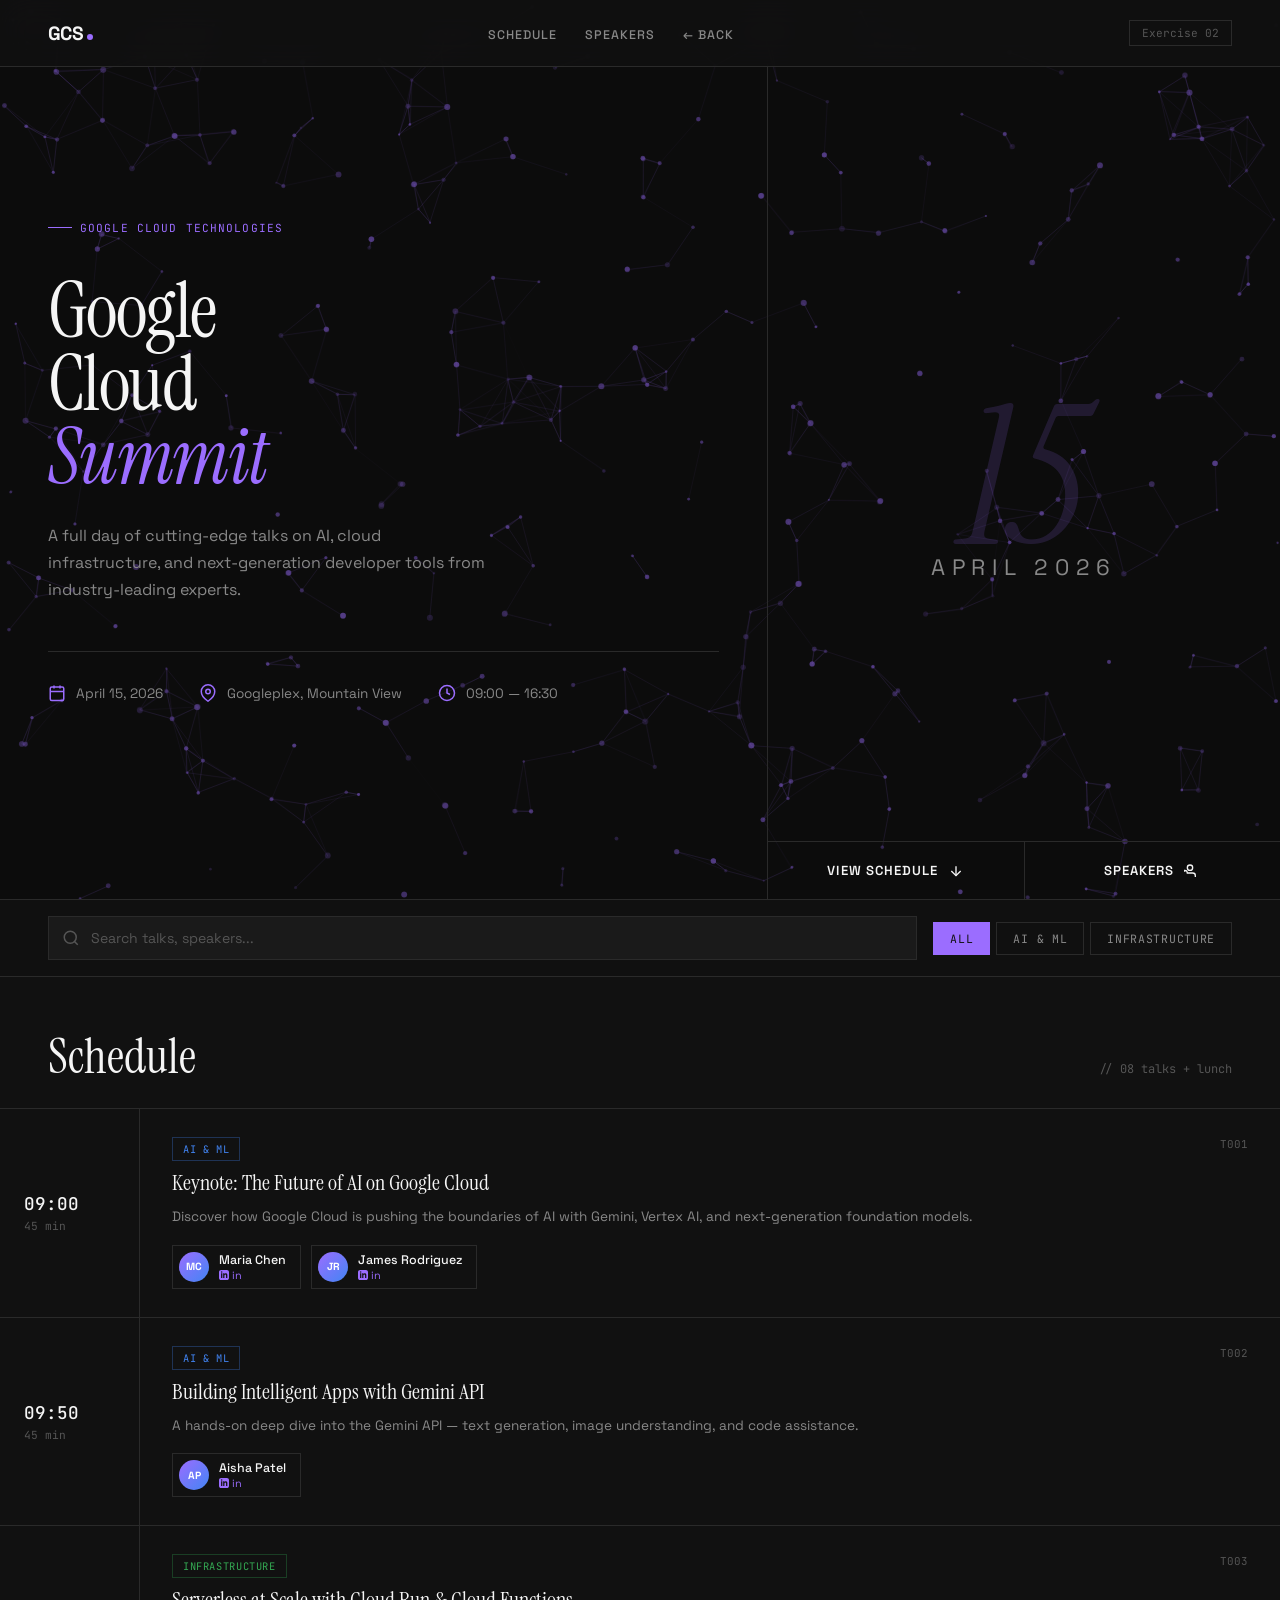
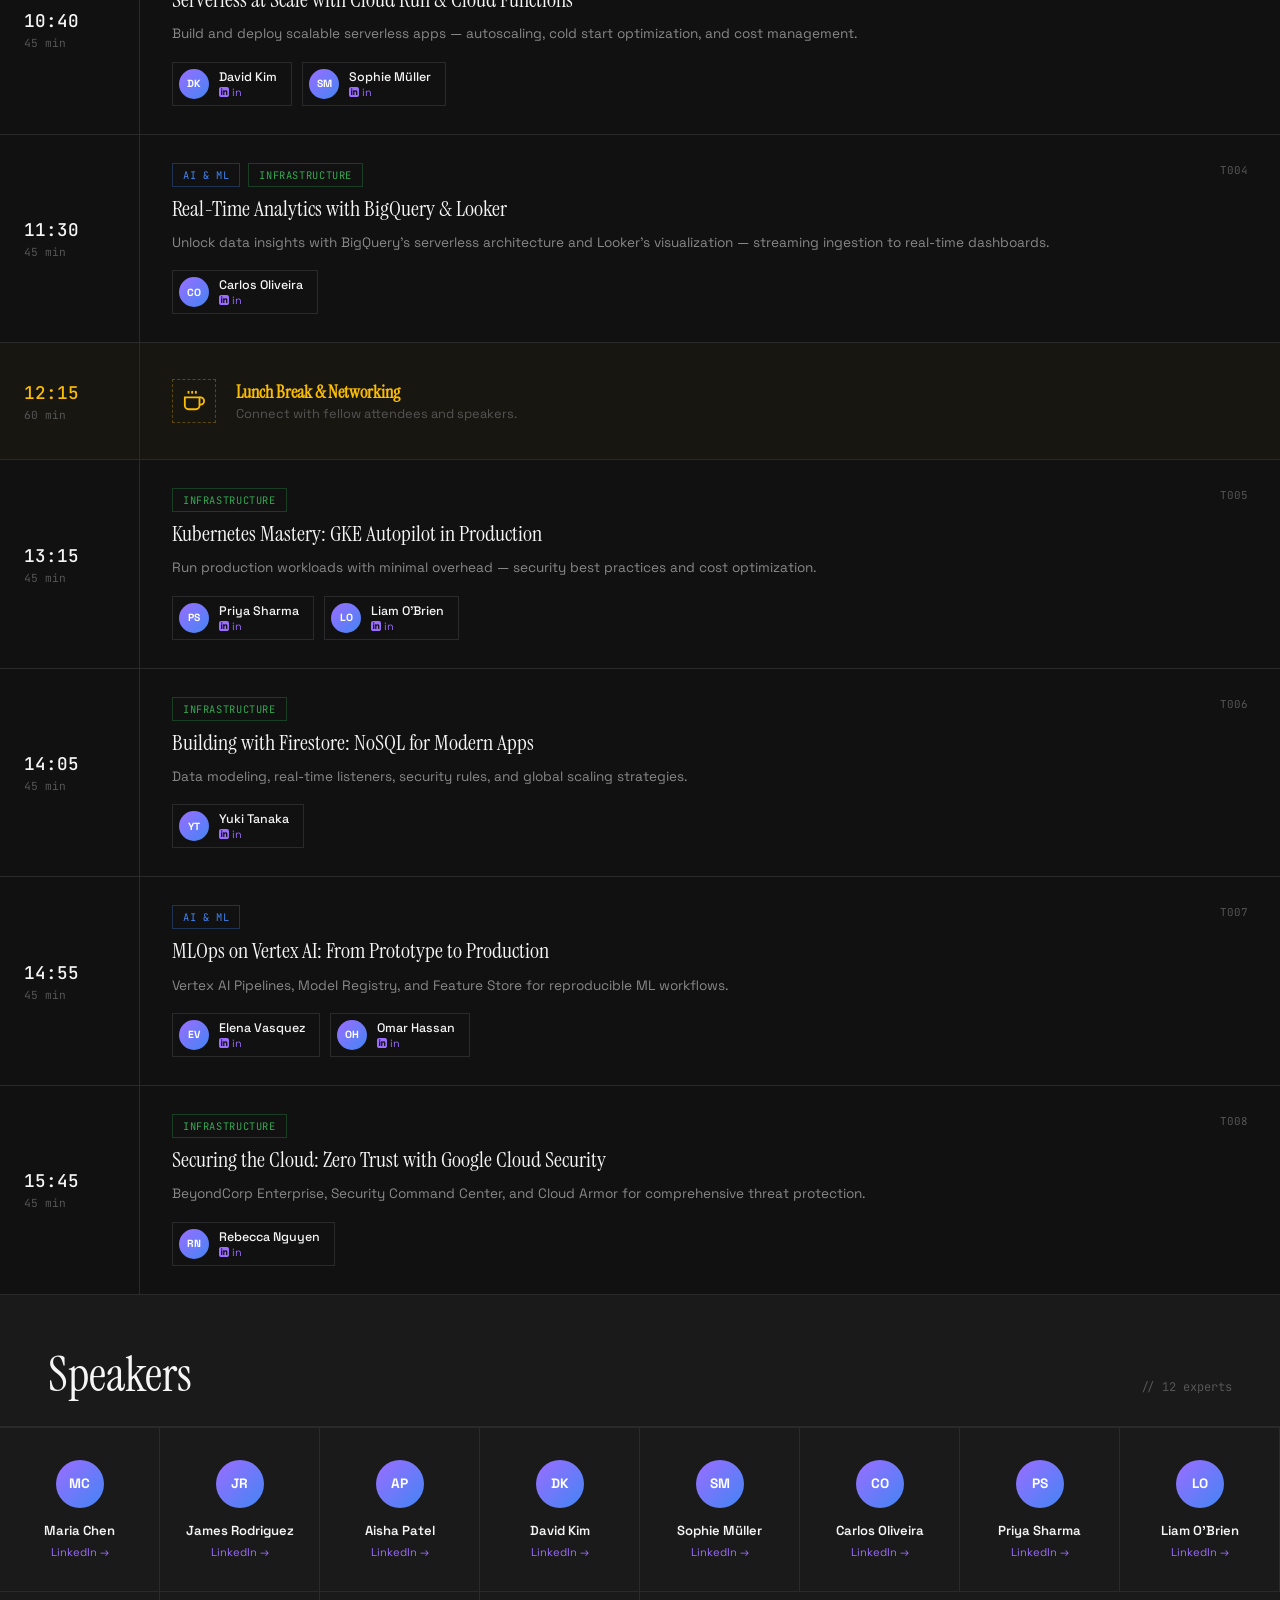
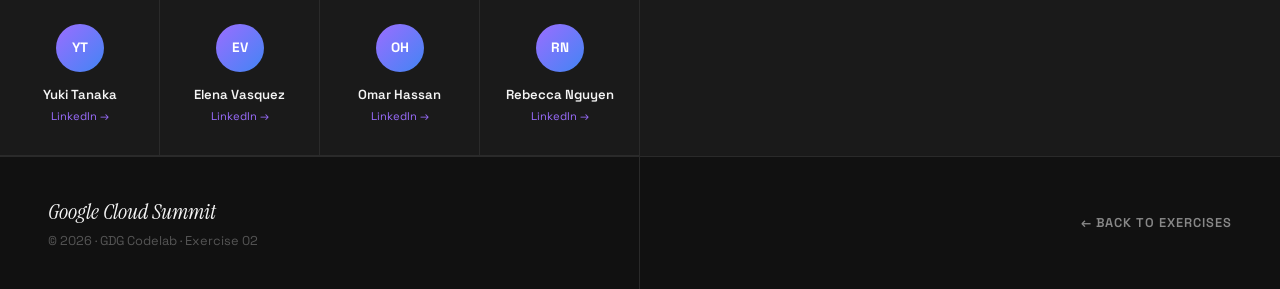
==== commit 7cb5f006: "feat: Global vapor particles system added across all projects" ====
--- a/conference-app-static/index.html
+++ b/conference-app-static/index.html
@@ -8,6 +8,7 @@
     <link rel="preconnect" href="https://fonts.googleapis.com">
     <link rel="preconnect" href="https://fonts.gstatic.com" crossorigin>
     <link href="https://fonts.googleapis.com/css2?family=Space+Grotesk:wght@300;400;500;600;700&family=Instrument+Serif:ital@0;1&family=JetBrains+Mono:wght@400;500&display=swap" rel="stylesheet">
+    <link rel="stylesheet" href="../particles.css">
     <style>
         :root {
             --bg: #111111;
@@ -589,5 +590,6 @@
         });
     })();
     </script>
+    <script src="../particles.js"></script>
 </body>
 </html>
--- a/particles.css
+++ b/particles.css
@@ -0,0 +1,11 @@
+/* Canvas Background for Dense Vapor Particles */
+#particle-canvas {
+    position: fixed;
+    top: 0;
+    left: 0;
+    width: 100vw;
+    height: 100vh;
+    z-index: -1;
+    pointer-events: none;
+    opacity: 0.7; /* Non-invasive overall opacity */
+}
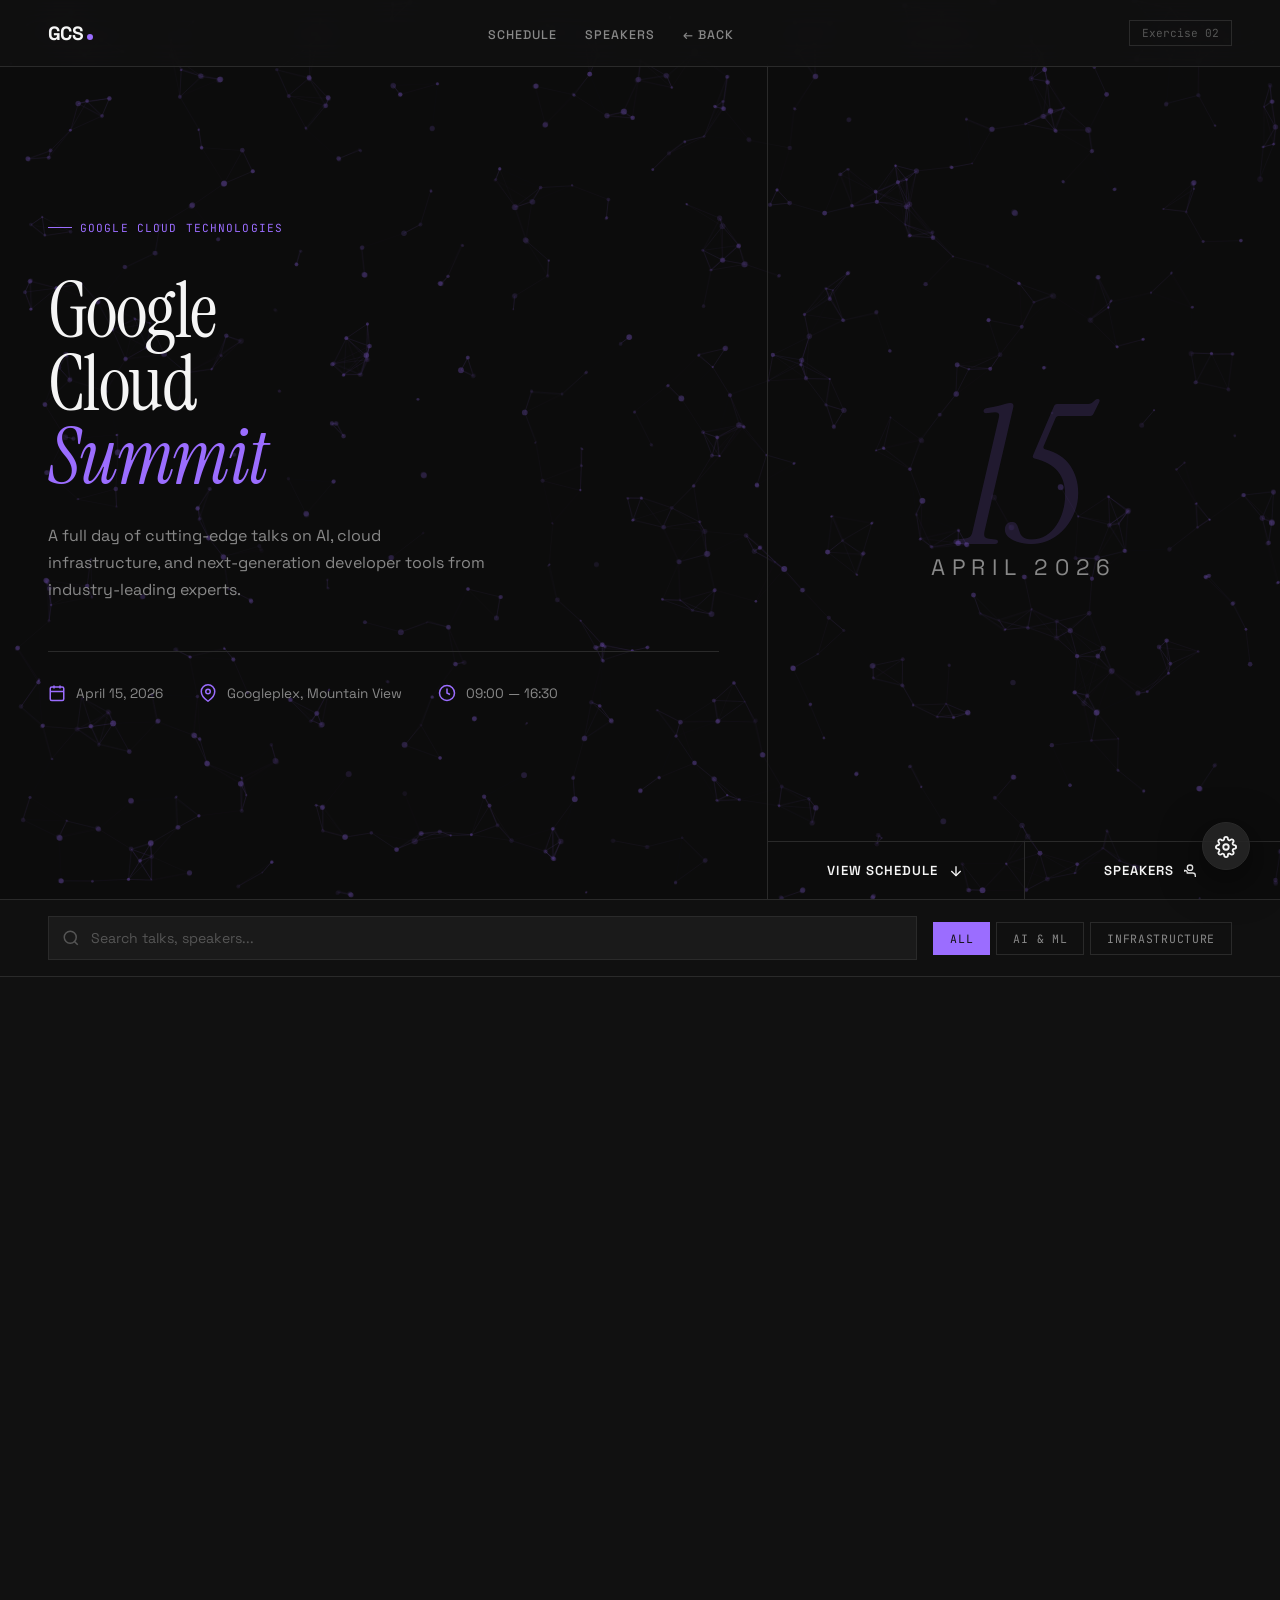
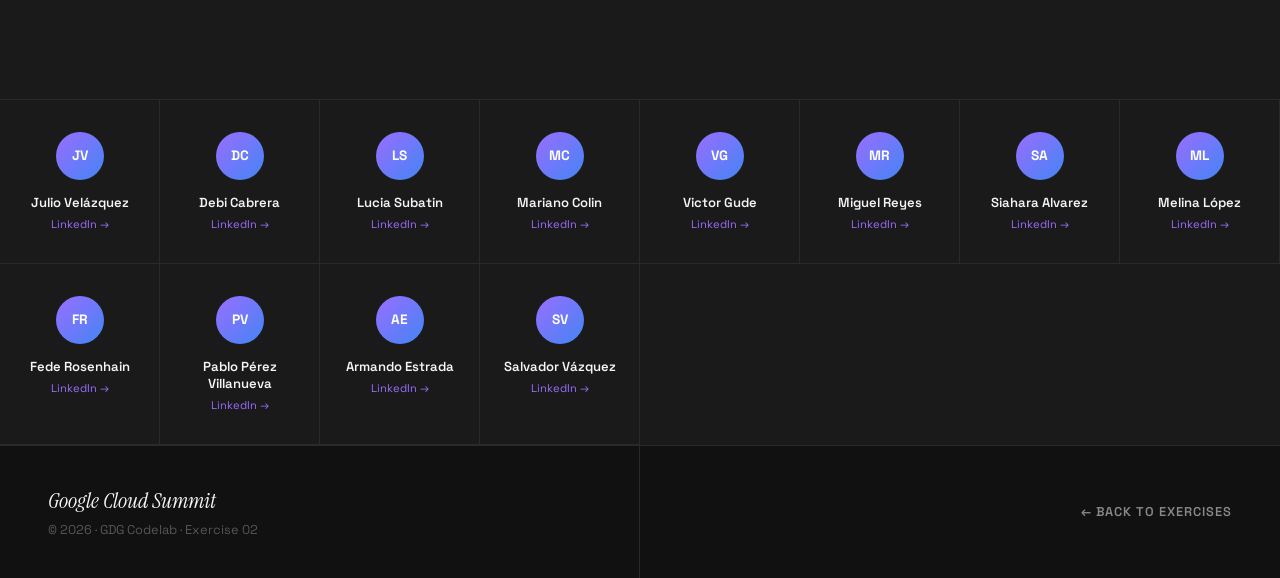
==== commit 6bf0aa0e: "feat/design: Complete brutalist redesign, dynamic grid shifts, physics dial & web research agent" ====
--- a/conference-app-static/index.html
+++ b/conference-app-static/index.html
@@ -7,7 +7,7 @@
     <title>Google Cloud Summit 2026</title>
     <link rel="preconnect" href="https://fonts.googleapis.com">
     <link rel="preconnect" href="https://fonts.gstatic.com" crossorigin>
-    <link href="https://fonts.googleapis.com/css2?family=Space+Grotesk:wght@300;400;500;600;700&family=Instrument+Serif:ital@0;1&family=JetBrains+Mono:wght@400;500&display=swap" rel="stylesheet">
+    <link href="https://fonts.googleapis.com/css2?family=Space+Grotesk:wght@300;400;500;600;700&amp;family=Instrument+Serif:ital@0;1&amp;family=JetBrains+Mono:wght@400;500&amp;display=swap" rel="stylesheet">
     <link rel="stylesheet" href="../particles.css">
     <style>
         :root {
@@ -300,7 +300,92 @@
             .footer-left { border-right: none; border-bottom: 1px solid var(--border); }
             .footer-right { justify-content: flex-start; }
         }
-    </style>
+
+        /* ── SETTINGS FAB (Google I/O Style) ── */
+        .settings-fab {
+            position: fixed; bottom: 30px; right: 30px; z-index: 999;
+            background: rgba(40,40,40,0.8); backdrop-filter: blur(20px);
+            border: 1px solid var(--border); border-radius: 30px; 
+            display: flex; flex-direction: column; align-items: flex-start;
+            box-shadow: 0 10px 40px rgba(0,0,0,0.6); 
+            transition: all 0.5s cubic-bezier(0.2, 0.8, 0.2, 1);
+            overflow: hidden; width: 48px; height: 48px;
+        }
+        .settings-fab.open { width: 280px; height: 160px; border-radius: 20px; }
+        
+        .settings-header {
+            width: 100%; display: flex; align-items: center; justify-content: center;
+            height: 48px; cursor: pointer; flex-shrink: 0;
+        }
+        .settings-fab.open .settings-header { justify-content: flex-end; padding-right: 14px; }
+        
+        .settings-icon { 
+            width: 22px; height: 22px; color: var(--white); 
+            transition: transform 0.5s cubic-bezier(0.2, 0.8, 0.2, 1);
+        }
+        .settings-fab.open .settings-icon { transform: rotate(180deg); }
+        
+        .settings-content { 
+            opacity: 0; pointer-events: none; transition: opacity 0.3s; 
+            padding: 0 24px 24px; width: 100%; display: flex; flex-direction: column; gap: 18px; 
+            transform: translateY(10px); transition: all 0.4s ease;
+        }
+        .settings-fab.open .settings-content { opacity: 1; pointer-events: auto; transform: translateY(0); transition-delay: 0.1s; }
+        
+        .settings-row { display: flex; align-items: center; justify-content: space-between; width: 100%; }
+        .settings-label { font-family: var(--mono); font-size: 0.75rem; color: #aaa; text-transform: uppercase; letter-spacing: 0.05em; }
+        
+        .color-picker { display: flex; gap: 10px; }
+        .color-btn { 
+            width: 20px; height: 20px; border-radius: 50%; border: 2px solid transparent; 
+            cursor: pointer; transition: transform 0.2s, border-color 0.2s; 
+        }
+        .color-btn:hover { transform: scale(1.2); }
+        .color-btn.active { border-color: var(--white); transform: scale(1.1); }
+        
+        .lang-picker { display: flex; background: rgba(0,0,0,0.3); border-radius: 20px; padding: 4px; }
+        .lang-btn { 
+            background: none; border: none; color: #888; padding: 4px 16px; 
+            border-radius: 16px; font-size: 0.75rem; font-family: var(--mono); font-weight: 600;
+            cursor: pointer; transition: all 0.3s ease;
+        }
+        .lang-btn.active { background: var(--accent); color: var(--bg); }
+    
+        /* ── CALENDAR VIEW & IO ANIMATIONS ── */
+        .section-header { position: relative; display: flex; align-items: center; }
+        .view-toggles { display: flex; gap: 8px; margin-left: auto; margin-right: 20px; }
+        .view-btn { background: none; border: 1px solid var(--border); color: var(--gray); padding: 8px; cursor: pointer; border-radius: 8px; transition: 0.3s; }
+        .view-btn.active { color: var(--accent); border-color: var(--accent); background: var(--surface); }
+        .view-btn:hover { color: var(--white); border-color: var(--white); transform: translateY(-2px); }
+        
+        .timeline.calendar-mode { display: grid; grid-template-columns: repeat(auto-fill, minmax(320px, 1fr)); gap: 16px; padding: 24px 48px; background: var(--bg); border: none; }
+        @media (max-width: 768px) { .timeline.calendar-mode { padding: 20px; grid-template-columns: 1fr; } }
+        
+        .timeline.calendar-mode .talk-card { display: flex; flex-direction: column; border: 1px solid var(--border); border-radius: 12px; background: var(--surface); }
+        .timeline.calendar-mode .talk-card::after { width: 100%; height: 3px; transform: scaleX(0); transform-origin: left; top: 0; bottom: auto; }
+        .timeline.calendar-mode .talk-card:hover::after { transform: scaleX(1); }
+        .timeline.calendar-mode .talk-time-col { border-right: none; border-bottom: 1px solid var(--border); padding: 16px; flex-direction: row; justify-content: space-between; align-items: center; }
+        .timeline.calendar-mode .talk-content { padding: 24px; flex: 1; display: flex; flex-direction: column; }
+        .timeline.calendar-mode .talk-duration { margin-top: 0; }
+        .timeline.calendar-mode .talk-speakers { margin-top: auto; padding-top: 20px; }
+
+        .talk-actions { margin-top: 20px; display: flex; gap: 12px; flex-wrap: wrap; }
+        .action-btn { display: inline-flex; align-items: center; gap: 6px; font-size: 0.75rem; font-family: var(--mono); color: var(--white); border: 1px solid var(--border); background: var(--surface); padding: 6px 12px; border-radius: 20px; transition: 0.3s; cursor: pointer; text-decoration: none; }
+        .action-btn:hover { background: var(--accent); border-color: var(--accent); color: var(--bg); transform: translateY(-2px); }
+        
+        .more-info-content { max-height: 0; overflow: hidden; transition: max-height 0.4s ease-out; font-size: 0.85rem; color: var(--gray); }
+        .more-info-content.expanded { max-height: 400px; margin-top: 16px; padding-top: 16px; border-top: 1px dashed var(--border); }
+        
+        /* I/O 2026 Like Interactions */
+        .hero-title { transform-style: preserve-3d; perspective: 1000px; }
+        .hero-title em { display: inline-block; transition: transform 0.5s cubic-bezier(0.175, 0.885, 0.32, 1.275); }
+        .hero-title:hover em { transform: rotateY(15deg) scale(1.05); text-shadow: 0 10px 30px rgba(155,109,255,0.6); }
+        .pill, .speaker-chip, .hero-cta { transition: transform 0.3s cubic-bezier(0.175, 0.885, 0.32, 1.275), background 0.3s, color 0.3s; }
+        .pill:hover, .speaker-chip:hover { transform: translateY(-4px) scale(1.02); }
+        
+        .nav { transition: background 0.5s ease, backdrop-filter 0.5s ease; }
+        .nav:hover { background: rgba(17,17,17,0.98); backdrop-filter: blur(24px); }
+</style>
 </head>
 <body>
     <!-- NAV -->
@@ -310,9 +395,9 @@
             <span class="nav-dot"></span>
         </div>
         <ul class="nav-links">
-            <li><a href="#schedule">Schedule</a></li>
-            <li><a href="#speakers">Speakers</a></li>
-            <li><a href="../">← Back</a></li>
+            <li><a href="#schedule" data-i18n="schedule">Schedule</a></li>
+            <li><a href="#speakers" data-i18n="speakersTitle">Speakers</a></li>
+            <li><a href="../" data-i18n="backBtn">← Back</a></li>
         </ul>
         <span class="nav-tag">Exercise 02</span>
         <button class="nav-menu-btn" onclick="document.querySelector('.nav-links').style.display=document.querySelector('.nav-links').style.display==='flex'?'none':'flex'" aria-label="Menu">
@@ -323,9 +408,9 @@
     <!-- HERO -->
     <header class="hero" id="hero">
         <div class="hero-left">
-            <div class="hero-badge">Google Cloud Technologies</div>
+            <div class="hero-badge" data-i18n="heroBadge">Google Cloud Technologies</div>
             <h1 class="hero-title">Google<br>Cloud<br><em>Summit</em></h1>
-            <p class="hero-tagline">A full day of cutting-edge talks on AI, cloud infrastructure, and next-generation developer tools from industry-leading experts.</p>
+            <p class="hero-tagline" data-i18n="heroTagline">A full day of cutting-edge talks on AI, cloud infrastructure, and next-generation developer tools from industry-leading experts.</p>
             <div class="hero-meta">
                 <div class="meta-item">
                     <svg class="meta-icon" viewBox="0 0 24 24" fill="none" stroke="currentColor" stroke-width="2"><rect x="3" y="4" width="18" height="18" rx="2"/><line x1="16" y1="2" x2="16" y2="6"/><line x1="8" y1="2" x2="8" y2="6"/><line x1="3" y1="10" x2="21" y2="10"/></svg>
@@ -348,11 +433,11 @@
             </div>
             <div class="hero-cta-row">
                 <a href="#schedule" class="hero-cta">
-                    View Schedule
+                    <span data-i18n="viewSchedule">View Schedule</span>
                     <svg width="16" height="16" viewBox="0 0 24 24" fill="none" stroke="currentColor" stroke-width="2"><line x1="12" y1="5" x2="12" y2="19"/><polyline points="19 12 12 19 5 12"/></svg>
                 </a>
                 <a href="#speakers" class="hero-cta">
-                    Speakers
+                    <span data-i18n="speakersBtn">Speakers</span>
                     <svg width="16" height="16" viewBox="0 0 24 24" fill="none" stroke="currentColor" stroke-width="2"><path d="M17 21v-2a4 4 0 00-4-4H5a4 4 0 00-4-4v2"/><circle cx="9" cy="7" r="4"/></svg>
                 </a>
             </div>
@@ -363,72 +448,140 @@
     <section class="search-section" id="search-section">
         <div class="search-wrap">
             <svg class="search-icon" viewBox="0 0 24 24" fill="none" stroke="currentColor" stroke-width="2"><circle cx="11" cy="11" r="8"/><line x1="21" y1="21" x2="16.65" y2="16.65"/></svg>
-            <input type="text" id="search-input" class="search-input" placeholder="Search talks, speakers..." autocomplete="off">
+            <input type="text" id="search-input" class="search-input" placeholder="Search talks, speakers..." data-i18n="searchPlaceholder" autocomplete="off">
             <button class="search-clear" id="search-clear" aria-label="Clear">
                 <svg viewBox="0 0 24 24" fill="none" stroke="currentColor" stroke-width="2"><line x1="18" y1="6" x2="6" y2="18"/><line x1="6" y1="6" x2="18" y2="18"/></svg>
             </button>
         </div>
         <div class="filter-pills" id="filter-pills">
-            <button class="pill active" data-category="">All</button>
-            <button class="pill" data-category="AI & Machine Learning">AI & ML</button>
-            <button class="pill" data-category="Cloud Infrastructure">Infrastructure</button>
+            <button class="pill active" data-category="" data-i18n="all">All</button>
+            <button class="pill" data-category="AI & Machine Learning" data-i18n="ai">AI & ML</button>
+            <button class="pill" data-category="Cloud Infrastructure" data-i18n="infra">Infrastructure</button>
         </div>
     </section>
 
     <!-- SCHEDULE -->
     <section class="schedule" id="schedule">
         <div class="section-header reveal">
-            <h2 class="section-title">Schedule</h2>
+            <h2 class="section-title" data-i18n="schedule">Schedule</h2>
             <span class="section-count">// 08 talks + lunch</span>
+            <div class="view-toggles">
+                <button class="view-btn active" id="btn-view-cards" data-i18n="viewCards" aria-label="Card View">
+                    <svg viewBox="0 0 24 24" width="18" height="18" fill="none" stroke="currentColor" stroke-width="2"><rect x="3" y="3" width="18" height="18" rx="2" ry="2"></rect><line x1="3" y1="12" x2="21" y2="12"></line></svg>
+                </button>
+                <button class="view-btn" id="btn-view-calendar" data-i18n="viewCalendar" aria-label="Calendar View">
+                    <svg viewBox="0 0 24 24" width="18" height="18" fill="none" stroke="currentColor" stroke-width="2"><rect x="3" y="4" width="18" height="18" rx="2" ry="2"></rect><line x1="16" y1="2" x2="16" y2="6"></line><line x1="8" y1="2" x2="8" y2="6"></line><line x1="3" y1="10" x2="21" y2="10"></line></svg>
+                </button>
+            </div>
         </div>
         <div class="timeline" id="timeline">
             <!-- T001 -->
-            <div class="talk-card reveal" data-talk-id="T001" data-categories="ai & machine learning" data-title="keynote: the future of ai on google cloud" data-speakers="maria chen james rodriguez" id="talk-T001">
+            <div class="talk-card reveal" data-talk-id="T001" data-categories="ai & machine learning" data-title="keynote: the future of ai on google cloud" data-speakers="julio velázquez debi cabrera" id="talk-T001">
                 <div class="talk-time-col"><span class="talk-time">09:00</span><span class="talk-duration">45 min</span></div>
                 <div class="talk-content">
                     <div class="talk-header"><div class="talk-categories"><span class="cat-tag cat-ai">AI & ML</span></div><span class="talk-id">T001</span></div>
                     <h3 class="talk-title">Keynote: The Future of AI on Google Cloud</h3>
                     <p class="talk-desc">Discover how Google Cloud is pushing the boundaries of AI with Gemini, Vertex AI, and next-generation foundation models.</p>
+                    
+                    <div class="talk-actions">
+                        <a href="#" class="action-btn gcal-btn" target="_blank">
+                            <svg viewBox="0 0 24 24" width="14" height="14" fill="none" stroke="currentColor" stroke-width="2"><rect x="3" y="4" width="18" height="18" rx="2" ry="2"></rect><line x1="16" y1="2" x2="16" y2="6"></line><line x1="8" y1="2" x2="8" y2="6"></line><line x1="3" y1="10" x2="21" y2="10"></line></svg>
+                            <span data-i18n="addToCal">Add to Calendar</span>
+                        </a>
+                        <button class="action-btn more-info-btn">
+                            <svg viewBox="0 0 24 24" width="14" height="14" fill="none" stroke="currentColor" stroke-width="2"><line x1="12" y1="5" x2="12" y2="19"></line><line x1="5" y1="12" x2="19" y2="12"></line></svg>
+                            <span data-i18n="moreInfo">More Info</span>
+                        </button>
+                    </div>
+                    <div class="more-info-content">
+                        <p style="margin-bottom:8px"><strong>Location:</strong> Stage Alpha</p>
+                        <p>Detailed insights into the technical implementations, architecture decisions, and best practices directly from Google Cloud experts.</p>
+                    </div>
                     <div class="talk-speakers">
-                        <a href="https://linkedin.com/in/mariachen" target="_blank" class="speaker-chip"><div class="speaker-avatar">MC</div><div><div class="speaker-name">Maria Chen</div><div class="speaker-link-icon"><svg width="10" height="10" viewBox="0 0 24 24" fill="currentColor"><path d="M19 0h-14c-2.761 0-5 2.239-5 5v14c0 2.761 2.239 5 5 5h14c2.762 0 5-2.239 5-5v-14c0-2.761-2.238-5-5-5zm-11 19h-3v-11h3v11zm-1.5-12.268c-.966 0-1.75-.79-1.75-1.764s.784-1.764 1.75-1.764 1.75.79 1.75 1.764-.783 1.764-1.75 1.764zm13.5 12.268h-3v-5.604c0-3.368-4-3.113-4 0v5.604h-3v-11h3v1.765c1.396-2.586 7-2.777 7 2.476v6.759z"/></svg> in</div></div></a>
-                        <a href="https://linkedin.com/in/jamesrodriguez" target="_blank" class="speaker-chip"><div class="speaker-avatar">JR</div><div><div class="speaker-name">James Rodriguez</div><div class="speaker-link-icon"><svg width="10" height="10" viewBox="0 0 24 24" fill="currentColor"><path d="M19 0h-14c-2.761 0-5 2.239-5 5v14c0 2.761 2.239 5 5 5h14c2.762 0 5-2.239 5-5v-14c0-2.761-2.238-5-5-5zm-11 19h-3v-11h3v11zm-1.5-12.268c-.966 0-1.75-.79-1.75-1.764s.784-1.764 1.75-1.764 1.75.79 1.75 1.764-.783 1.764-1.75 1.764zm13.5 12.268h-3v-5.604c0-3.368-4-3.113-4 0v5.604h-3v-11h3v1.765c1.396-2.586 7-2.777 7 2.476v6.759z"/></svg> in</div></div></a>
+                        <a href="https://linkedin.com/in/juliovelazquez" target="_blank" class="speaker-chip"><div class="speaker-avatar">JV</div><div><div class="speaker-name">Julio Velázquez</div><div class="speaker-link-icon"><svg width="10" height="10" viewBox="0 0 24 24" fill="currentColor"><path d="M19 0h-14c-2.761 0-5 2.239-5 5v14c0 2.761 2.239 5 5 5h14c2.762 0 5-2.239 5-5v-14c0-2.761-2.238-5-5-5zm-11 19h-3v-11h3v11zm-1.5-12.268c-.966 0-1.75-.79-1.75-1.764s.784-1.764 1.75-1.764 1.75.79 1.75 1.764-.783 1.764-1.75 1.764zm13.5 12.268h-3v-5.604c0-3.368-4-3.113-4 0v5.604h-3v-11h3v1.765c1.396-2.586 7-2.777 7 2.476v6.759z"/></svg> in</div></div></a>
+                        <a href="https://linkedin.com/in/debicabrera" target="_blank" class="speaker-chip"><div class="speaker-avatar">DC</div><div><div class="speaker-name">Debi Cabrera</div><div class="speaker-link-icon"><svg width="10" height="10" viewBox="0 0 24 24" fill="currentColor"><path d="M19 0h-14c-2.761 0-5 2.239-5 5v14c0 2.761 2.239 5 5 5h14c2.762 0 5-2.239 5-5v-14c0-2.761-2.238-5-5-5zm-11 19h-3v-11h3v11zm-1.5-12.268c-.966 0-1.75-.79-1.75-1.764s.784-1.764 1.75-1.764 1.75.79 1.75 1.764-.783 1.764-1.75 1.764zm13.5 12.268h-3v-5.604c0-3.368-4-3.113-4 0v5.604h-3v-11h3v1.765c1.396-2.586 7-2.777 7 2.476v6.759z"/></svg> in</div></div></a>
                     </div>
                 </div>
             </div>
             <!-- T002 -->
-            <div class="talk-card reveal" data-talk-id="T002" data-categories="ai & machine learning" data-title="building intelligent apps with gemini api" data-speakers="aisha patel" id="talk-T002">
+            <div class="talk-card reveal" data-talk-id="T002" data-categories="ai & machine learning" data-title="building intelligent apps with gemini api" data-speakers="lucia subatin" id="talk-T002">
                 <div class="talk-time-col"><span class="talk-time">09:50</span><span class="talk-duration">45 min</span></div>
                 <div class="talk-content">
                     <div class="talk-header"><div class="talk-categories"><span class="cat-tag cat-ai">AI & ML</span></div><span class="talk-id">T002</span></div>
-                    <h3 class="talk-title">Building Intelligent Apps with Gemini API</h3>
-                    <p class="talk-desc">A hands-on deep dive into the Gemini API — text generation, image understanding, and code assistance.</p>
+                    <h3 class="talk-title">Building Intelligent Apps with Gemini LSI</h3>
+                    <p class="talk-desc">A hands-on deep dive into the Gemini LSI — text generation, image understanding, and code assistance.</p>
+                    
+                    <div class="talk-actions">
+                        <a href="#" class="action-btn gcal-btn" target="_blank">
+                            <svg viewBox="0 0 24 24" width="14" height="14" fill="none" stroke="currentColor" stroke-width="2"><rect x="3" y="4" width="18" height="18" rx="2" ry="2"></rect><line x1="16" y1="2" x2="16" y2="6"></line><line x1="8" y1="2" x2="8" y2="6"></line><line x1="3" y1="10" x2="21" y2="10"></line></svg>
+                            <span data-i18n="addToCal">Add to Calendar</span>
+                        </a>
+                        <button class="action-btn more-info-btn">
+                            <svg viewBox="0 0 24 24" width="14" height="14" fill="none" stroke="currentColor" stroke-width="2"><line x1="12" y1="5" x2="12" y2="19"></line><line x1="5" y1="12" x2="19" y2="12"></line></svg>
+                            <span data-i18n="moreInfo">More Info</span>
+                        </button>
+                    </div>
+                    <div class="more-info-content">
+                        <p style="margin-bottom:8px"><strong>Location:</strong> Stage Alpha</p>
+                        <p>Detailed insights into the technical implementations, architecture decisions, and best practices directly from Google Cloud experts.</p>
+                    </div>
                     <div class="talk-speakers">
-                        <a href="https://linkedin.com/in/aishapatel" target="_blank" class="speaker-chip"><div class="speaker-avatar">AP</div><div><div class="speaker-name">Aisha Patel</div><div class="speaker-link-icon"><svg width="10" height="10" viewBox="0 0 24 24" fill="currentColor"><path d="M19 0h-14c-2.761 0-5 2.239-5 5v14c0 2.761 2.239 5 5 5h14c2.762 0 5-2.239 5-5v-14c0-2.761-2.238-5-5-5zm-11 19h-3v-11h3v11zm-1.5-12.268c-.966 0-1.75-.79-1.75-1.764s.784-1.764 1.75-1.764 1.75.79 1.75 1.764-.783 1.764-1.75 1.764zm13.5 12.268h-3v-5.604c0-3.368-4-3.113-4 0v5.604h-3v-11h3v1.765c1.396-2.586 7-2.777 7 2.476v6.759z"/></svg> in</div></div></a>
+                        <a href="https://linkedin.com/in/luciasubatin" target="_blank" class="speaker-chip"><div class="speaker-avatar">LS</div><div><div class="speaker-name">Lucia Subatin</div><div class="speaker-link-icon"><svg width="10" height="10" viewBox="0 0 24 24" fill="currentColor"><path d="M19 0h-14c-2.761 0-5 2.239-5 5v14c0 2.761 2.239 5 5 5h14c2.762 0 5-2.239 5-5v-14c0-2.761-2.238-5-5-5zm-11 19h-3v-11h3v11zm-1.5-12.268c-.966 0-1.75-.79-1.75-1.764s.784-1.764 1.75-1.764 1.75.79 1.75 1.764-.783 1.764-1.75 1.764zm13.5 12.268h-3v-5.604c0-3.368-4-3.113-4 0v5.604h-3v-11h3v1.765c1.396-2.586 7-2.777 7 2.476v6.759z"/></svg> in</div></div></a>
                     </div>
                 </div>
             </div>
             <!-- T003 -->
-            <div class="talk-card reveal" data-talk-id="T003" data-categories="cloud infrastructure" data-title="serverless at scale with cloud run & cloud functions" data-speakers="david kim sophie müller" id="talk-T003">
+            <div class="talk-card reveal" data-talk-id="T003" data-categories="cloud infrastructure" data-title="serverless at scale with cloud run & cloud functions" data-speakers="mariano colin victor gude" id="talk-T003">
                 <div class="talk-time-col"><span class="talk-time">10:40</span><span class="talk-duration">45 min</span></div>
                 <div class="talk-content">
                     <div class="talk-header"><div class="talk-categories"><span class="cat-tag cat-infra">Infrastructure</span></div><span class="talk-id">T003</span></div>
                     <h3 class="talk-title">Serverless at Scale with Cloud Run & Cloud Functions</h3>
                     <p class="talk-desc">Build and deploy scalable serverless apps — autoscaling, cold start optimization, and cost management.</p>
+                    
+                    <div class="talk-actions">
+                        <a href="#" class="action-btn gcal-btn" target="_blank">
+                            <svg viewBox="0 0 24 24" width="14" height="14" fill="none" stroke="currentColor" stroke-width="2"><rect x="3" y="4" width="18" height="18" rx="2" ry="2"></rect><line x1="16" y1="2" x2="16" y2="6"></line><line x1="8" y1="2" x2="8" y2="6"></line><line x1="3" y1="10" x2="21" y2="10"></line></svg>
+                            <span data-i18n="addToCal">Add to Calendar</span>
+                        </a>
+                        <button class="action-btn more-info-btn">
+                            <svg viewBox="0 0 24 24" width="14" height="14" fill="none" stroke="currentColor" stroke-width="2"><line x1="12" y1="5" x2="12" y2="19"></line><line x1="5" y1="12" x2="19" y2="12"></line></svg>
+                            <span data-i18n="moreInfo">More Info</span>
+                        </button>
+                    </div>
+                    <div class="more-info-content">
+                        <p style="margin-bottom:8px"><strong>Location:</strong> Stage Alpha</p>
+                        <p>Detailed insights into the technical implementations, architecture decisions, and best practices directly from Google Cloud experts.</p>
+                    </div>
                     <div class="talk-speakers">
-                        <a href="https://linkedin.com/in/davidkim" target="_blank" class="speaker-chip"><div class="speaker-avatar">DK</div><div><div class="speaker-name">David Kim</div><div class="speaker-link-icon"><svg width="10" height="10" viewBox="0 0 24 24" fill="currentColor"><path d="M19 0h-14c-2.761 0-5 2.239-5 5v14c0 2.761 2.239 5 5 5h14c2.762 0 5-2.239 5-5v-14c0-2.761-2.238-5-5-5zm-11 19h-3v-11h3v11zm-1.5-12.268c-.966 0-1.75-.79-1.75-1.764s.784-1.764 1.75-1.764 1.75.79 1.75 1.764-.783 1.764-1.75 1.764zm13.5 12.268h-3v-5.604c0-3.368-4-3.113-4 0v5.604h-3v-11h3v1.765c1.396-2.586 7-2.777 7 2.476v6.759z"/></svg> in</div></div></a>
-                        <a href="https://linkedin.com/in/sophiemuller" target="_blank" class="speaker-chip"><div class="speaker-avatar">SM</div><div><div class="speaker-name">Sophie Müller</div><div class="speaker-link-icon"><svg width="10" height="10" viewBox="0 0 24 24" fill="currentColor"><path d="M19 0h-14c-2.761 0-5 2.239-5 5v14c0 2.761 2.239 5 5 5h14c2.762 0 5-2.239 5-5v-14c0-2.761-2.238-5-5-5zm-11 19h-3v-11h3v11zm-1.5-12.268c-.966 0-1.75-.79-1.75-1.764s.784-1.764 1.75-1.764 1.75.79 1.75 1.764-.783 1.764-1.75 1.764zm13.5 12.268h-3v-5.604c0-3.368-4-3.113-4 0v5.604h-3v-11h3v1.765c1.396-2.586 7-2.777 7 2.476v6.759z"/></svg> in</div></div></a>
+                        <a href="https://linkedin.com/in/marianocolin" target="_blank" class="speaker-chip"><div class="speaker-avatar">MC</div><div><div class="speaker-name">Mariano Colin</div><div class="speaker-link-icon"><svg width="10" height="10" viewBox="0 0 24 24" fill="currentColor"><path d="M19 0h-14c-2.761 0-5 2.239-5 5v14c0 2.761 2.239 5 5 5h14c2.762 0 5-2.239 5-5v-14c0-2.761-2.238-5-5-5zm-11 19h-3v-11h3v11zm-1.5-12.268c-.966 0-1.75-.79-1.75-1.764s.784-1.764 1.75-1.764 1.75.79 1.75 1.764-.783 1.764-1.75 1.764zm13.5 12.268h-3v-5.604c0-3.368-4-3.113-4 0v5.604h-3v-11h3v1.765c1.396-2.586 7-2.777 7 2.476v6.759z"/></svg> in</div></div></a>
+                        <a href="https://linkedin.com/in/victorgude" target="_blank" class="speaker-chip"><div class="speaker-avatar">VG</div><div><div class="speaker-name">Victor Gude</div><div class="speaker-link-icon"><svg width="10" height="10" viewBox="0 0 24 24" fill="currentColor"><path d="M19 0h-14c-2.761 0-5 2.239-5 5v14c0 2.761 2.239 5 5 5h14c2.762 0 5-2.239 5-5v-14c0-2.761-2.238-5-5-5zm-11 19h-3v-11h3v11zm-1.5-12.268c-.966 0-1.75-.79-1.75-1.764s.784-1.764 1.75-1.764 1.75.79 1.75 1.764-.783 1.764-1.75 1.764zm13.5 12.268h-3v-5.604c0-3.368-4-3.113-4 0v5.604h-3v-11h3v1.765c1.396-2.586 7-2.777 7 2.476v6.759z"/></svg> in</div></div></a>
                     </div>
                 </div>
             </div>
             <!-- T004 -->
-            <div class="talk-card reveal" data-talk-id="T004" data-categories="ai & machine learning,cloud infrastructure" data-title="real-time analytics with bigquery & looker" data-speakers="carlos oliveira" id="talk-T004">
+            <div class="talk-card reveal" data-talk-id="T004" data-categories="ai & machine learning,cloud infrastructure" data-title="real-time analytics with bigquery & looker" data-speakers="miguel reyes" id="talk-T004">
                 <div class="talk-time-col"><span class="talk-time">11:30</span><span class="talk-duration">45 min</span></div>
                 <div class="talk-content">
                     <div class="talk-header"><div class="talk-categories"><span class="cat-tag cat-ai">AI & ML</span><span class="cat-tag cat-infra">Infrastructure</span></div><span class="talk-id">T004</span></div>
                     <h3 class="talk-title">Real-Time Analytics with BigQuery & Looker</h3>
                     <p class="talk-desc">Unlock data insights with BigQuery's serverless architecture and Looker's visualization — streaming ingestion to real-time dashboards.</p>
+                    
+                    <div class="talk-actions">
+                        <a href="#" class="action-btn gcal-btn" target="_blank">
+                            <svg viewBox="0 0 24 24" width="14" height="14" fill="none" stroke="currentColor" stroke-width="2"><rect x="3" y="4" width="18" height="18" rx="2" ry="2"></rect><line x1="16" y1="2" x2="16" y2="6"></line><line x1="8" y1="2" x2="8" y2="6"></line><line x1="3" y1="10" x2="21" y2="10"></line></svg>
+                            <span data-i18n="addToCal">Add to Calendar</span>
+                        </a>
+                        <button class="action-btn more-info-btn">
+                            <svg viewBox="0 0 24 24" width="14" height="14" fill="none" stroke="currentColor" stroke-width="2"><line x1="12" y1="5" x2="12" y2="19"></line><line x1="5" y1="12" x2="19" y2="12"></line></svg>
+                            <span data-i18n="moreInfo">More Info</span>
+                        </button>
+                    </div>
+                    <div class="more-info-content">
+                        <p style="margin-bottom:8px"><strong>Location:</strong> Stage Alpha</p>
+                        <p>Detailed insights into the technical implementations, architecture decisions, and best practices directly from Google Cloud experts.</p>
+                    </div>
                     <div class="talk-speakers">
-                        <a href="https://linkedin.com/in/carlosoliveira" target="_blank" class="speaker-chip"><div class="speaker-avatar">CO</div><div><div class="speaker-name">Carlos Oliveira</div><div class="speaker-link-icon"><svg width="10" height="10" viewBox="0 0 24 24" fill="currentColor"><path d="M19 0h-14c-2.761 0-5 2.239-5 5v14c0 2.761 2.239 5 5 5h14c2.762 0 5-2.239 5-5v-14c0-2.761-2.238-5-5-5zm-11 19h-3v-11h3v11zm-1.5-12.268c-.966 0-1.75-.79-1.75-1.764s.784-1.764 1.75-1.764 1.75.79 1.75 1.764-.783 1.764-1.75 1.764zm13.5 12.268h-3v-5.604c0-3.368-4-3.113-4 0v5.604h-3v-11h3v1.765c1.396-2.586 7-2.777 7 2.476v6.759z"/></svg> in</div></div></a>
+                        <a href="https://linkedin.com/in/miguelreyes" target="_blank" class="speaker-chip"><div class="speaker-avatar">MR</div><div><div class="speaker-name">Miguel Reyes</div><div class="speaker-link-icon"><svg width="10" height="10" viewBox="0 0 24 24" fill="currentColor"><path d="M19 0h-14c-2.761 0-5 2.239-5 5v14c0 2.761 2.239 5 5 5h14c2.762 0 5-2.239 5-5v-14c0-2.761-2.238-5-5-5zm-11 19h-3v-11h3v11zm-1.5-12.268c-.966 0-1.75-.79-1.75-1.764s.784-1.764 1.75-1.764 1.75.79 1.75 1.764-.783 1.764-1.75 1.764zm13.5 12.268h-3v-5.604c0-3.368-4-3.113-4 0v5.604h-3v-11h3v1.765c1.396-2.586 7-2.777 7 2.476v6.759z"/></svg> in</div></div></a>
                     </div>
                 </div>
             </div>
@@ -443,52 +596,112 @@
                 </div>
             </div>
             <!-- T005 -->
-            <div class="talk-card reveal" data-talk-id="T005" data-categories="cloud infrastructure" data-title="kubernetes mastery: gke autopilot in production" data-speakers="priya sharma liam o'brien" id="talk-T005">
+            <div class="talk-card reveal" data-talk-id="T005" data-categories="cloud infrastructure" data-title="kubernetes mastery: gke autopilot in production" data-speakers="siahara alvarez melina lópez" id="talk-T005">
                 <div class="talk-time-col"><span class="talk-time">13:15</span><span class="talk-duration">45 min</span></div>
                 <div class="talk-content">
                     <div class="talk-header"><div class="talk-categories"><span class="cat-tag cat-infra">Infrastructure</span></div><span class="talk-id">T005</span></div>
                     <h3 class="talk-title">Kubernetes Mastery: GKE Autopilot in Production</h3>
                     <p class="talk-desc">Run production workloads with minimal overhead — security best practices and cost optimization.</p>
+                    
+                    <div class="talk-actions">
+                        <a href="#" class="action-btn gcal-btn" target="_blank">
+                            <svg viewBox="0 0 24 24" width="14" height="14" fill="none" stroke="currentColor" stroke-width="2"><rect x="3" y="4" width="18" height="18" rx="2" ry="2"></rect><line x1="16" y1="2" x2="16" y2="6"></line><line x1="8" y1="2" x2="8" y2="6"></line><line x1="3" y1="10" x2="21" y2="10"></line></svg>
+                            <span data-i18n="addToCal">Add to Calendar</span>
+                        </a>
+                        <button class="action-btn more-info-btn">
+                            <svg viewBox="0 0 24 24" width="14" height="14" fill="none" stroke="currentColor" stroke-width="2"><line x1="12" y1="5" x2="12" y2="19"></line><line x1="5" y1="12" x2="19" y2="12"></line></svg>
+                            <span data-i18n="moreInfo">More Info</span>
+                        </button>
+                    </div>
+                    <div class="more-info-content">
+                        <p style="margin-bottom:8px"><strong>Location:</strong> Stage Alpha</p>
+                        <p>Detailed insights into the technical implementations, architecture decisions, and best practices directly from Google Cloud experts.</p>
+                    </div>
                     <div class="talk-speakers">
-                        <a href="https://linkedin.com/in/priyasharma" target="_blank" class="speaker-chip"><div class="speaker-avatar">PS</div><div><div class="speaker-name">Priya Sharma</div><div class="speaker-link-icon"><svg width="10" height="10" viewBox="0 0 24 24" fill="currentColor"><path d="M19 0h-14c-2.761 0-5 2.239-5 5v14c0 2.761 2.239 5 5 5h14c2.762 0 5-2.239 5-5v-14c0-2.761-2.238-5-5-5zm-11 19h-3v-11h3v11zm-1.5-12.268c-.966 0-1.75-.79-1.75-1.764s.784-1.764 1.75-1.764 1.75.79 1.75 1.764-.783 1.764-1.75 1.764zm13.5 12.268h-3v-5.604c0-3.368-4-3.113-4 0v5.604h-3v-11h3v1.765c1.396-2.586 7-2.777 7 2.476v6.759z"/></svg> in</div></div></a>
-                        <a href="https://linkedin.com/in/liamobrien" target="_blank" class="speaker-chip"><div class="speaker-avatar">LO</div><div><div class="speaker-name">Liam O'Brien</div><div class="speaker-link-icon"><svg width="10" height="10" viewBox="0 0 24 24" fill="currentColor"><path d="M19 0h-14c-2.761 0-5 2.239-5 5v14c0 2.761 2.239 5 5 5h14c2.762 0 5-2.239 5-5v-14c0-2.761-2.238-5-5-5zm-11 19h-3v-11h3v11zm-1.5-12.268c-.966 0-1.75-.79-1.75-1.764s.784-1.764 1.75-1.764 1.75.79 1.75 1.764-.783 1.764-1.75 1.764zm13.5 12.268h-3v-5.604c0-3.368-4-3.113-4 0v5.604h-3v-11h3v1.765c1.396-2.586 7-2.777 7 2.476v6.759z"/></svg> in</div></div></a>
+                        <a href="https://linkedin.com/in/siaharaalvarez" target="_blank" class="speaker-chip"><div class="speaker-avatar">SA</div><div><div class="speaker-name">Siahara Alvarez</div><div class="speaker-link-icon"><svg width="10" height="10" viewBox="0 0 24 24" fill="currentColor"><path d="M19 0h-14c-2.761 0-5 2.239-5 5v14c0 2.761 2.239 5 5 5h14c2.762 0 5-2.239 5-5v-14c0-2.761-2.238-5-5-5zm-11 19h-3v-11h3v11zm-1.5-12.268c-.966 0-1.75-.79-1.75-1.764s.784-1.764 1.75-1.764 1.75.79 1.75 1.764-.783 1.764-1.75 1.764zm13.5 12.268h-3v-5.604c0-3.368-4-3.113-4 0v5.604h-3v-11h3v1.765c1.396-2.586 7-2.777 7 2.476v6.759z"/></svg> in</div></div></a>
+                        <a href="https://linkedin.com/in/melinalopez" target="_blank" class="speaker-chip"><div class="speaker-avatar">ML</div><div><div class="speaker-name">Melina López</div><div class="speaker-link-icon"><svg width="10" height="10" viewBox="0 0 24 24" fill="currentColor"><path d="M19 0h-14c-2.761 0-5 2.239-5 5v14c0 2.761 2.239 5 5 5h14c2.762 0 5-2.239 5-5v-14c0-2.761-2.238-5-5-5zm-11 19h-3v-11h3v11zm-1.5-12.268c-.966 0-1.75-.79-1.75-1.764s.784-1.764 1.75-1.764 1.75.79 1.75 1.764-.783 1.764-1.75 1.764zm13.5 12.268h-3v-5.604c0-3.368-4-3.113-4 0v5.604h-3v-11h3v1.765c1.396-2.586 7-2.777 7 2.476v6.759z"/></svg> in</div></div></a>
                     </div>
                 </div>
             </div>
             <!-- T006 -->
-            <div class="talk-card reveal" data-talk-id="T006" data-categories="cloud infrastructure" data-title="building with firestore: nosql for modern apps" data-speakers="yuki tanaka" id="talk-T006">
+            <div class="talk-card reveal" data-talk-id="T006" data-categories="cloud infrastructure" data-title="building with firestore: nosql for modern apps" data-speakers="fede rosenhain" id="talk-T006">
                 <div class="talk-time-col"><span class="talk-time">14:05</span><span class="talk-duration">45 min</span></div>
                 <div class="talk-content">
                     <div class="talk-header"><div class="talk-categories"><span class="cat-tag cat-infra">Infrastructure</span></div><span class="talk-id">T006</span></div>
                     <h3 class="talk-title">Building with Firestore: NoSQL for Modern Apps</h3>
                     <p class="talk-desc">Data modeling, real-time listeners, security rules, and global scaling strategies.</p>
+                    
+                    <div class="talk-actions">
+                        <a href="#" class="action-btn gcal-btn" target="_blank">
+                            <svg viewBox="0 0 24 24" width="14" height="14" fill="none" stroke="currentColor" stroke-width="2"><rect x="3" y="4" width="18" height="18" rx="2" ry="2"></rect><line x1="16" y1="2" x2="16" y2="6"></line><line x1="8" y1="2" x2="8" y2="6"></line><line x1="3" y1="10" x2="21" y2="10"></line></svg>
+                            <span data-i18n="addToCal">Add to Calendar</span>
+                        </a>
+                        <button class="action-btn more-info-btn">
+                            <svg viewBox="0 0 24 24" width="14" height="14" fill="none" stroke="currentColor" stroke-width="2"><line x1="12" y1="5" x2="12" y2="19"></line><line x1="5" y1="12" x2="19" y2="12"></line></svg>
+                            <span data-i18n="moreInfo">More Info</span>
+                        </button>
+                    </div>
+                    <div class="more-info-content">
+                        <p style="margin-bottom:8px"><strong>Location:</strong> Stage Alpha</p>
+                        <p>Detailed insights into the technical implementations, architecture decisions, and best practices directly from Google Cloud experts.</p>
+                    </div>
                     <div class="talk-speakers">
-                        <a href="https://linkedin.com/in/yukitanaka" target="_blank" class="speaker-chip"><div class="speaker-avatar">YT</div><div><div class="speaker-name">Yuki Tanaka</div><div class="speaker-link-icon"><svg width="10" height="10" viewBox="0 0 24 24" fill="currentColor"><path d="M19 0h-14c-2.761 0-5 2.239-5 5v14c0 2.761 2.239 5 5 5h14c2.762 0 5-2.239 5-5v-14c0-2.761-2.238-5-5-5zm-11 19h-3v-11h3v11zm-1.5-12.268c-.966 0-1.75-.79-1.75-1.764s.784-1.764 1.75-1.764 1.75.79 1.75 1.764-.783 1.764-1.75 1.764zm13.5 12.268h-3v-5.604c0-3.368-4-3.113-4 0v5.604h-3v-11h3v1.765c1.396-2.586 7-2.777 7 2.476v6.759z"/></svg> in</div></div></a>
+                        <a href="https://linkedin.com/in/federosenhain" target="_blank" class="speaker-chip"><div class="speaker-avatar">FR</div><div><div class="speaker-name">Fede Rosenhain</div><div class="speaker-link-icon"><svg width="10" height="10" viewBox="0 0 24 24" fill="currentColor"><path d="M19 0h-14c-2.761 0-5 2.239-5 5v14c0 2.761 2.239 5 5 5h14c2.762 0 5-2.239 5-5v-14c0-2.761-2.238-5-5-5zm-11 19h-3v-11h3v11zm-1.5-12.268c-.966 0-1.75-.79-1.75-1.764s.784-1.764 1.75-1.764 1.75.79 1.75 1.764-.783 1.764-1.75 1.764zm13.5 12.268h-3v-5.604c0-3.368-4-3.113-4 0v5.604h-3v-11h3v1.765c1.396-2.586 7-2.777 7 2.476v6.759z"/></svg> in</div></div></a>
                     </div>
                 </div>
             </div>
             <!-- T007 -->
-            <div class="talk-card reveal" data-talk-id="T007" data-categories="ai & machine learning" data-title="mlops on vertex ai: from prototype to production" data-speakers="elena vasquez omar hassan" id="talk-T007">
+            <div class="talk-card reveal" data-talk-id="T007" data-categories="ai & machine learning" data-title="mlops on vertex ai: from prototype to production" data-speakers="pablo pérez villanueva armando estrada" id="talk-T007">
                 <div class="talk-time-col"><span class="talk-time">14:55</span><span class="talk-duration">45 min</span></div>
                 <div class="talk-content">
                     <div class="talk-header"><div class="talk-categories"><span class="cat-tag cat-ai">AI & ML</span></div><span class="talk-id">T007</span></div>
-                    <h3 class="talk-title">MLOps on Vertex AI: From Prototype to Production</h3>
+                    <h3 class="talk-title">MMLps on Vertex AI: From Prototype to Production</h3>
                     <p class="talk-desc">Vertex AI Pipelines, Model Registry, and Feature Store for reproducible ML workflows.</p>
+                    
+                    <div class="talk-actions">
+                        <a href="#" class="action-btn gcal-btn" target="_blank">
+                            <svg viewBox="0 0 24 24" width="14" height="14" fill="none" stroke="currentColor" stroke-width="2"><rect x="3" y="4" width="18" height="18" rx="2" ry="2"></rect><line x1="16" y1="2" x2="16" y2="6"></line><line x1="8" y1="2" x2="8" y2="6"></line><line x1="3" y1="10" x2="21" y2="10"></line></svg>
+                            <span data-i18n="addToCal">Add to Calendar</span>
+                        </a>
+                        <button class="action-btn more-info-btn">
+                            <svg viewBox="0 0 24 24" width="14" height="14" fill="none" stroke="currentColor" stroke-width="2"><line x1="12" y1="5" x2="12" y2="19"></line><line x1="5" y1="12" x2="19" y2="12"></line></svg>
+                            <span data-i18n="moreInfo">More Info</span>
+                        </button>
+                    </div>
+                    <div class="more-info-content">
+                        <p style="margin-bottom:8px"><strong>Location:</strong> Stage Alpha</p>
+                        <p>Detailed insights into the technical implementations, architecture decisions, and best practices directly from Google Cloud experts.</p>
+                    </div>
                     <div class="talk-speakers">
-                        <a href="https://linkedin.com/in/elenavasquez" target="_blank" class="speaker-chip"><div class="speaker-avatar">EV</div><div><div class="speaker-name">Elena Vasquez</div><div class="speaker-link-icon"><svg width="10" height="10" viewBox="0 0 24 24" fill="currentColor"><path d="M19 0h-14c-2.761 0-5 2.239-5 5v14c0 2.761 2.239 5 5 5h14c2.762 0 5-2.239 5-5v-14c0-2.761-2.238-5-5-5zm-11 19h-3v-11h3v11zm-1.5-12.268c-.966 0-1.75-.79-1.75-1.764s.784-1.764 1.75-1.764 1.75.79 1.75 1.764-.783 1.764-1.75 1.764zm13.5 12.268h-3v-5.604c0-3.368-4-3.113-4 0v5.604h-3v-11h3v1.765c1.396-2.586 7-2.777 7 2.476v6.759z"/></svg> in</div></div></a>
-                        <a href="https://linkedin.com/in/omarhassan" target="_blank" class="speaker-chip"><div class="speaker-avatar">OH</div><div><div class="speaker-name">Omar Hassan</div><div class="speaker-link-icon"><svg width="10" height="10" viewBox="0 0 24 24" fill="currentColor"><path d="M19 0h-14c-2.761 0-5 2.239-5 5v14c0 2.761 2.239 5 5 5h14c2.762 0 5-2.239 5-5v-14c0-2.761-2.238-5-5-5zm-11 19h-3v-11h3v11zm-1.5-12.268c-.966 0-1.75-.79-1.75-1.764s.784-1.764 1.75-1.764 1.75.79 1.75 1.764-.783 1.764-1.75 1.764zm13.5 12.268h-3v-5.604c0-3.368-4-3.113-4 0v5.604h-3v-11h3v1.765c1.396-2.586 7-2.777 7 2.476v6.759z"/></svg> in</div></div></a>
+                        <a href="https://linkedin.com/in/pabloperezvillanueva" target="_blank" class="speaker-chip"><div class="speaker-avatar">PV</div><div><div class="speaker-name">Pablo Pérez Villanueva</div><div class="speaker-link-icon"><svg width="10" height="10" viewBox="0 0 24 24" fill="currentColor"><path d="M19 0h-14c-2.761 0-5 2.239-5 5v14c0 2.761 2.239 5 5 5h14c2.762 0 5-2.239 5-5v-14c0-2.761-2.238-5-5-5zm-11 19h-3v-11h3v11zm-1.5-12.268c-.966 0-1.75-.79-1.75-1.764s.784-1.764 1.75-1.764 1.75.79 1.75 1.764-.783 1.764-1.75 1.764zm13.5 12.268h-3v-5.604c0-3.368-4-3.113-4 0v5.604h-3v-11h3v1.765c1.396-2.586 7-2.777 7 2.476v6.759z"/></svg> in</div></div></a>
+                        <a href="https://linkedin.com/in/armandoestrada" target="_blank" class="speaker-chip"><div class="speaker-avatar">AE</div><div><div class="speaker-name">Armando Estrada</div><div class="speaker-link-icon"><svg width="10" height="10" viewBox="0 0 24 24" fill="currentColor"><path d="M19 0h-14c-2.761 0-5 2.239-5 5v14c0 2.761 2.239 5 5 5h14c2.762 0 5-2.239 5-5v-14c0-2.761-2.238-5-5-5zm-11 19h-3v-11h3v11zm-1.5-12.268c-.966 0-1.75-.79-1.75-1.764s.784-1.764 1.75-1.764 1.75.79 1.75 1.764-.783 1.764-1.75 1.764zm13.5 12.268h-3v-5.604c0-3.368-4-3.113-4 0v5.604h-3v-11h3v1.765c1.396-2.586 7-2.777 7 2.476v6.759z"/></svg> in</div></div></a>
                     </div>
                 </div>
             </div>
             <!-- T008 -->
-            <div class="talk-card reveal" data-talk-id="T008" data-categories="cloud infrastructure" data-title="securing the cloud: zero trust with google cloud security" data-speakers="rebecca nguyen" id="talk-T008">
+            <div class="talk-card reveal" data-talk-id="T008" data-categories="cloud infrastructure" data-title="securing the cloud: zero trust with google cloud security" data-speakers="salvador vázquez" id="talk-T008">
                 <div class="talk-time-col"><span class="talk-time">15:45</span><span class="talk-duration">45 min</span></div>
                 <div class="talk-content">
                     <div class="talk-header"><div class="talk-categories"><span class="cat-tag cat-infra">Infrastructure</span></div><span class="talk-id">T008</span></div>
                     <h3 class="talk-title">Securing the Cloud: Zero Trust with Google Cloud Security</h3>
                     <p class="talk-desc">BeyondCorp Enterprise, Security Command Center, and Cloud Armor for comprehensive threat protection.</p>
+                    
+                    <div class="talk-actions">
+                        <a href="#" class="action-btn gcal-btn" target="_blank">
+                            <svg viewBox="0 0 24 24" width="14" height="14" fill="none" stroke="currentColor" stroke-width="2"><rect x="3" y="4" width="18" height="18" rx="2" ry="2"></rect><line x1="16" y1="2" x2="16" y2="6"></line><line x1="8" y1="2" x2="8" y2="6"></line><line x1="3" y1="10" x2="21" y2="10"></line></svg>
+                            <span data-i18n="addToCal">Add to Calendar</span>
+                        </a>
+                        <button class="action-btn more-info-btn">
+                            <svg viewBox="0 0 24 24" width="14" height="14" fill="none" stroke="currentColor" stroke-width="2"><line x1="12" y1="5" x2="12" y2="19"></line><line x1="5" y1="12" x2="19" y2="12"></line></svg>
+                            <span data-i18n="moreInfo">More Info</span>
+                        </button>
+                    </div>
+                    <div class="more-info-content">
+                        <p style="margin-bottom:8px"><strong>Location:</strong> Stage Alpha</p>
+                        <p>Detailed insights into the technical implementations, architecture decisions, and best practices directly from Google Cloud experts.</p>
+                    </div>
                     <div class="talk-speakers">
-                        <a href="https://linkedin.com/in/rebeccangyuen" target="_blank" class="speaker-chip"><div class="speaker-avatar">RN</div><div><div class="speaker-name">Rebecca Nguyen</div><div class="speaker-link-icon"><svg width="10" height="10" viewBox="0 0 24 24" fill="currentColor"><path d="M19 0h-14c-2.761 0-5 2.239-5 5v14c0 2.761 2.239 5 5 5h14c2.762 0 5-2.239 5-5v-14c0-2.761-2.238-5-5-5zm-11 19h-3v-11h3v11zm-1.5-12.268c-.966 0-1.75-.79-1.75-1.764s.784-1.764 1.75-1.764 1.75.79 1.75 1.764-.783 1.764-1.75 1.764zm13.5 12.268h-3v-5.604c0-3.368-4-3.113-4 0v5.604h-3v-11h3v1.765c1.396-2.586 7-2.777 7 2.476v6.759z"/></svg> in</div></div></a>
+                        <a href="https://linkedin.com/in/salvadorvazquez" target="_blank" class="speaker-chip"><div class="speaker-avatar">SV</div><div><div class="speaker-name">Salvador Vázquez</div><div class="speaker-link-icon"><svg width="10" height="10" viewBox="0 0 24 24" fill="currentColor"><path d="M19 0h-14c-2.761 0-5 2.239-5 5v14c0 2.761 2.239 5 5 5h14c2.762 0 5-2.239 5-5v-14c0-2.761-2.238-5-5-5zm-11 19h-3v-11h3v11zm-1.5-12.268c-.966 0-1.75-.79-1.75-1.764s.784-1.764 1.75-1.764 1.75.79 1.75 1.764-.783 1.764-1.75 1.764zm13.5 12.268h-3v-5.604c0-3.368-4-3.113-4 0v5.604h-3v-11h3v1.765c1.396-2.586 7-2.777 7 2.476v6.759z"/></svg> in</div></div></a>
                     </div>
                 </div>
             </div>
@@ -502,22 +715,22 @@
     <!-- SPEAKERS -->
     <section class="speakers" id="speakers">
         <div class="section-header reveal">
-            <h2 class="section-title">Speakers</h2>
+            <h2 class="section-title" data-i18n="speakersTitle">Speakers</h2>
             <span class="section-count">// 12 experts</span>
         </div>
         <div class="speakers-grid">
-            <a href="https://linkedin.com/in/mariachen" target="_blank" class="speaker-card"><div class="speaker-card-avatar">MC</div><h4 class="speaker-card-name">Maria Chen</h4><span class="speaker-card-link">LinkedIn →</span></a>
-            <a href="https://linkedin.com/in/jamesrodriguez" target="_blank" class="speaker-card"><div class="speaker-card-avatar">JR</div><h4 class="speaker-card-name">James Rodriguez</h4><span class="speaker-card-link">LinkedIn →</span></a>
-            <a href="https://linkedin.com/in/aishapatel" target="_blank" class="speaker-card"><div class="speaker-card-avatar">AP</div><h4 class="speaker-card-name">Aisha Patel</h4><span class="speaker-card-link">LinkedIn →</span></a>
-            <a href="https://linkedin.com/in/davidkim" target="_blank" class="speaker-card"><div class="speaker-card-avatar">DK</div><h4 class="speaker-card-name">David Kim</h4><span class="speaker-card-link">LinkedIn →</span></a>
-            <a href="https://linkedin.com/in/sophiemuller" target="_blank" class="speaker-card"><div class="speaker-card-avatar">SM</div><h4 class="speaker-card-name">Sophie Müller</h4><span class="speaker-card-link">LinkedIn →</span></a>
-            <a href="https://linkedin.com/in/carlosoliveira" target="_blank" class="speaker-card"><div class="speaker-card-avatar">CO</div><h4 class="speaker-card-name">Carlos Oliveira</h4><span class="speaker-card-link">LinkedIn →</span></a>
-            <a href="https://linkedin.com/in/priyasharma" target="_blank" class="speaker-card"><div class="speaker-card-avatar">PS</div><h4 class="speaker-card-name">Priya Sharma</h4><span class="speaker-card-link">LinkedIn →</span></a>
-            <a href="https://linkedin.com/in/liamobrien" target="_blank" class="speaker-card"><div class="speaker-card-avatar">LO</div><h4 class="speaker-card-name">Liam O'Brien</h4><span class="speaker-card-link">LinkedIn →</span></a>
-            <a href="https://linkedin.com/in/yukitanaka" target="_blank" class="speaker-card"><div class="speaker-card-avatar">YT</div><h4 class="speaker-card-name">Yuki Tanaka</h4><span class="speaker-card-link">LinkedIn →</span></a>
-            <a href="https://linkedin.com/in/elenavasquez" target="_blank" class="speaker-card"><div class="speaker-card-avatar">EV</div><h4 class="speaker-card-name">Elena Vasquez</h4><span class="speaker-card-link">LinkedIn →</span></a>
-            <a href="https://linkedin.com/in/omarhassan" target="_blank" class="speaker-card"><div class="speaker-card-avatar">OH</div><h4 class="speaker-card-name">Omar Hassan</h4><span class="speaker-card-link">LinkedIn →</span></a>
-            <a href="https://linkedin.com/in/rebeccangyuen" target="_blank" class="speaker-card"><div class="speaker-card-avatar">RN</div><h4 class="speaker-card-name">Rebecca Nguyen</h4><span class="speaker-card-link">LinkedIn →</span></a>
+            <a href="https://linkedin.com/in/juliovelazquez" target="_blank" class="speaker-card"><div class="speaker-card-avatar">JV</div><h4 class="speaker-card-name">Julio Velázquez</h4><span class="speaker-card-link">LinkedIn →</span></a>
+            <a href="https://linkedin.com/in/debicabrera" target="_blank" class="speaker-card"><div class="speaker-card-avatar">DC</div><h4 class="speaker-card-name">Debi Cabrera</h4><span class="speaker-card-link">LinkedIn →</span></a>
+            <a href="https://linkedin.com/in/luciasubatin" target="_blank" class="speaker-card"><div class="speaker-card-avatar">LS</div><h4 class="speaker-card-name">Lucia Subatin</h4><span class="speaker-card-link">LinkedIn →</span></a>
+            <a href="https://linkedin.com/in/marianocolin" target="_blank" class="speaker-card"><div class="speaker-card-avatar">MC</div><h4 class="speaker-card-name">Mariano Colin</h4><span class="speaker-card-link">LinkedIn →</span></a>
+            <a href="https://linkedin.com/in/victorgude" target="_blank" class="speaker-card"><div class="speaker-card-avatar">VG</div><h4 class="speaker-card-name">Victor Gude</h4><span class="speaker-card-link">LinkedIn →</span></a>
+            <a href="https://linkedin.com/in/miguelreyes" target="_blank" class="speaker-card"><div class="speaker-card-avatar">MR</div><h4 class="speaker-card-name">Miguel Reyes</h4><span class="speaker-card-link">LinkedIn →</span></a>
+            <a href="https://linkedin.com/in/siaharaalvarez" target="_blank" class="speaker-card"><div class="speaker-card-avatar">SA</div><h4 class="speaker-card-name">Siahara Alvarez</h4><span class="speaker-card-link">LinkedIn →</span></a>
+            <a href="https://linkedin.com/in/melinalopez" target="_blank" class="speaker-card"><div class="speaker-card-avatar">ML</div><h4 class="speaker-card-name">Melina López</h4><span class="speaker-card-link">LinkedIn →</span></a>
+            <a href="https://linkedin.com/in/federosenhain" target="_blank" class="speaker-card"><div class="speaker-card-avatar">FR</div><h4 class="speaker-card-name">Fede Rosenhain</h4><span class="speaker-card-link">LinkedIn →</span></a>
+            <a href="https://linkedin.com/in/pabloperezvillanueva" target="_blank" class="speaker-card"><div class="speaker-card-avatar">PV</div><h4 class="speaker-card-name">Pablo Pérez Villanueva</h4><span class="speaker-card-link">LinkedIn →</span></a>
+            <a href="https://linkedin.com/in/armandoestrada" target="_blank" class="speaker-card"><div class="speaker-card-avatar">AE</div><h4 class="speaker-card-name">Armando Estrada</h4><span class="speaker-card-link">LinkedIn →</span></a>
+            <a href="https://linkedin.com/in/salvadorvazquez" target="_blank" class="speaker-card"><div class="speaker-card-avatar">SV</div><h4 class="speaker-card-name">Salvador Vázquez</h4><span class="speaker-card-link">LinkedIn →</span></a>
         </div>
     </section>
 
@@ -525,16 +738,138 @@
     <footer class="footer">
         <div class="footer-left">
             <div class="footer-logo">Google Cloud Summit</div>
-            <p class="footer-text">© 2026 · GDG Codelab · Exercise 02</p>
+            <p class="footer-text" data-i18n="footerText">© 2026 · GDG Codelab · Exercise 02</p>
         </div>
         <div class="footer-right">
-            <a href="../" class="footer-back">← Back to exercises</a>
+            <a href="../" class="footer-back" data-i18n="backToExercises">← Back to exercises</a>
         </div>
     </footer>
+
+
+    <!-- SETTINGS FAB -->
+    <div class="settings-fab" id="settings-fab">
+        <div class="settings-header" id="settings-toggle">
+            <svg class="settings-icon" viewBox="0 0 24 24" fill="none" stroke="currentColor" stroke-width="2"><circle cx="12" cy="12" r="3"/><path d="M19.4 15a1.65 1.65 0 00.33 1.82l.06.06a2 2 0 010 2.83 2 2 0 01-2.83 0l-.06-.06a1.65 1.65 0 00-1.82-.33 1.65 1.65 0 00-1 1.51V21a2 2 0 01-2 2 2 2 0 01-2-2v-.09A1.65 1.65 0 009 19.4a1.65 1.65 0 00-1.82.33l-.06.06a2 2 0 01-2.83 0 2 2 0 010-2.83l.06-.06a1.65 1.65 0 00.33-1.82 1.65 1.65 0 00-1.51-1H3a2 2 0 01-2-2 2 2 0 012-2h.09A1.65 1.65 0 004.6 9a1.65 1.65 0 00-.33-1.82l-.06-.06a2 2 0 010-2.83 2 2 0 012.83 0l.06.06a1.65 1.65 0 001.82.33H9a1.65 1.65 0 001-1.51V3a2 2 0 012-2 2 2 0 012 2v.09a1.65 1.65 0 001 1.51 1.65 1.65 0 001.82-.33l.06-.06a2 2 0 012.83 0 2 2 0 010 2.83l-.06.06a1.65 1.65 0 00-.33 1.82V9a1.65 1.65 0 001.51 1H21a2 2 0 012 2 2 2 0 01-2 2h-.09a1.65 1.65 0 00-1.51 1z"/></svg>
+        </div>
+        <div class="settings-content">
+            <div class="settings-row">
+                <span class="settings-label" data-i18n="themeColor">Theme Color</span>
+                <div class="color-picker">
+                    <button class="color-btn active" style="background:#9B6DFF" data-color="#9B6DFF"></button>
+                    <button class="color-btn" style="background:#4285F4" data-color="#4285F4"></button>
+                    <button class="color-btn" style="background:#34A853" data-color="#34A853"></button>
+                    <button class="color-btn" style="background:#EA4335" data-color="#EA4335"></button>
+                </div>
+            </div>
+            <div class="settings-row">
+                <span class="settings-label" data-i18n="language">Language</span>
+                <div class="lang-picker">
+                    <button class="lang-btn active" data-lang="en">EN</button>
+                    <button class="lang-btn" data-lang="es">ES</button>
+                </div>
+            </div>
+        </div>
+    </div>
 
     <script>
     (function() {
         'use strict';
+
+        // Settings FAB logic
+        const fab = document.getElementById('settings-fab');
+        const toggle = document.getElementById('settings-toggle');
+        
+        toggle.addEventListener('click', () => {
+            fab.classList.toggle('open');
+        });
+        
+        // click outside to close
+        document.addEventListener('click', (e) => {
+            if(!fab.contains(e.target)) fab.classList.remove('open');
+        });
+
+        // Color Picker Logic
+        const colorBtns = document.querySelectorAll('.color-btn');
+        colorBtns.forEach(btn => {
+            btn.addEventListener('click', (e) => {
+                colorBtns.forEach(b => b.classList.remove('active'));
+                e.target.classList.add('active');
+                document.documentElement.style.setProperty('--accent', e.target.dataset.color);
+            });
+        });
+
+        // i18n Logic
+        const translations = {
+            en: {
+                schedule: "Schedule",
+                speakersTitle: "Speakers",
+                backBtn: "← Back",
+                heroBadge: "Google Cloud Technologies",
+                heroTagline: "A full day of cutting-edge talks on AI, cloud infrastructure, and next-generation developer tools from industry-leading experts.",
+                viewSchedule: "<span data-i18n="viewSchedule">View Schedule</span>",
+                speakersBtn: "Speakers",
+                searchPlaceholder: "Search talks, speakers...",
+                all: "All",
+                ai: "AI & ML",
+                infra: "Infrastructure",
+                
+                viewCards: "Card View",
+                viewCalendar: "Calendar View",
+                addToCal: "Add to Calendar",
+                moreInfo: "More Info",
+                footerText: "© 2026 · GDG Codelab · Exercise 02",
+                backToExercises: "← Back to exercises",
+                themeColor: "Theme Color",
+                language: "Language"
+            },
+            es: {
+                schedule: "Agenda",
+                speakersTitle: "Ponentes",
+                backBtn: "← Volver",
+                heroBadge: "Tecnologías Google Cloud",
+                heroTagline: "Un día completo de charlas vanguardistas sobre IA, infraestructura en la nube y herramientas de desarrollo por expertos de la industria.",
+                viewSchedule: "Ver Agenda",
+                speakersBtn: "Ponentes",
+                searchPlaceholder: "Buscar charlas, ponentes...",
+                all: "Todos",
+                ai: "IA y ML",
+                infra: "Infraestructura",
+                
+                viewCards: "Vista Lista",
+                viewCalendar: "Vista Calendario",
+                addToCal: "Añadir a Calendario",
+                moreInfo: "Más Info",
+                footerText: "© 2026 · GDG Codelab · Ejercicio 02",
+                backToExercises: "← Volver a ejercicios",
+                themeColor: "Color Tema",
+                language: "Idioma"
+            }
+        };
+
+        const langBtns = document.querySelectorAll('.lang-btn');
+        langBtns.forEach(btn => {
+            btn.addEventListener('click', (e) => {
+                langBtns.forEach(b => b.classList.remove('active'));
+                e.target.classList.add('active');
+                const lang = e.target.dataset.lang;
+                
+                document.querySelectorAll('[data-i18n]').forEach(el => {
+                    const key = el.getAttribute('data-i18n');
+                    if(translations[lang][key]) {
+                        if(el.tagName === 'INPUT') el.placeholder = translations[lang][key];
+                        else el.innerHTML = translations[lang][key];
+                    }
+                });
+                
+                // Keep inner SVG or extra nodes safe for Hero buttons
+                // For "<span data-i18n="viewSchedule">View Schedule</span>" and "Speakers" hero cta, we need to carefully replace text node
+                document.querySelectorAll('.hero-cta span[data-i18n]').forEach(el => {
+                     const key = el.getAttribute('data-i18n');
+                     if(translations[lang][key]) el.textContent = translations[lang][key];
+                });
+            });
+        });
+
         // Scroll reveal
         const observer = new IntersectionObserver((entries) => {
             entries.forEach((e,i) => {
@@ -545,6 +880,64 @@
             });
         }, { threshold: 0.1 });
         document.querySelectorAll('.reveal, .reveal-left').forEach(el => observer.observe(el));
+
+        
+        // Setup View Toggles
+        const btnCards = document.getElementById('btn-view-cards');
+        const btnCal = document.getElementById('btn-view-calendar');
+        const timeline = document.getElementById('timeline');
+        
+        if (btnCards && btnCal) {
+            btnCards.addEventListener('click', () => {
+                btnCards.classList.add('active');
+                btnCal.classList.remove('active');
+                timeline.classList.remove('calendar-mode');
+            });
+            btnCal.addEventListener('click', () => {
+                btnCal.classList.add('active');
+                btnCards.classList.remove('active');
+                timeline.classList.add('calendar-mode');
+            });
+        }
+
+        // Setup More Info Toggles
+        document.querySelectorAll('.more-info-btn').forEach(btn => {
+            btn.addEventListener('click', (e) => {
+                const target = e.currentTarget;
+                const content = target.closest('.talk-content').querySelector('.more-info-content');
+                if(!content) return;
+                const isExpanded = content.classList.contains('expanded');
+                
+                content.classList.toggle('expanded');
+                const span = target.querySelector('span');
+                const activeLangBtn = document.querySelector('.lang-btn.active');
+                const lang = activeLangBtn ? activeLangBtn.dataset.lang : 'en';
+                
+                if (!isExpanded) {
+                    span.innerHTML = lang === 'es' ? 'Menos Info' : 'Less Info';
+                    target.querySelector('svg').innerHTML = '<line x1="5" y1="12" x2="19" y2="12"></line>';
+                } else {
+                    span.innerHTML = lang === 'es' ? 'Más Info' : 'More Info';
+                    target.querySelector('svg').innerHTML = '<line x1="12" y1="5" x2="12" y2="19"></line><line x1="5" y1="12" x2="19" y2="12"></line>';
+                }
+            });
+        });
+
+        // Update GCAL Links
+        document.querySelectorAll('.talk-card').forEach(card => {
+            if(card.id === 'talk-LUNCH') return;
+            const titleEl = card.querySelector('.talk-title');
+            if(!titleEl) return;
+            const title = encodeURIComponent(titleEl.innerText);
+            const timeStr = card.querySelector('.talk-time').innerText; 
+            const [h, m] = timeStr.split(':');
+            const dateStr = '20260415T' + h + m + '00Z';
+            const dateStrEnd = '20260415T' + (parseInt(h)+1).toString().padStart(2,'0') + m + '00Z';
+            const btn = card.querySelector('.gcal-btn');
+            if(btn) {
+                btn.href = `https://calendar.google.com/calendar/render?action=TEMPLATE&text=${title}&dates=${dateStr}/${dateStrEnd}&location=Googleplex,+Mountain+View`;
+            }
+        });
 
         // Search & Filter
         const input = document.getElementById('search-input');
--- a/particles.css
+++ b/particles.css
@@ -9,3 +9,19 @@
     pointer-events: none;
     opacity: 0.7; /* Non-invasive overall opacity */
 }
+
+/* Random Matte Black Grid Sections (Brutalist aesthetic) */
+.matte-black-block {
+    background: #050505 !important;
+    border-color: #111 !important;
+}
+.matte-black-block * {
+    color: #555 !important;
+    border-color: #1a1a1a !important;
+}
+.matte-black-block:hover {
+    background: #000 !important;
+}
+.matte-black-block::after, .matte-black-block::before {
+    display: none !important; /* Remove purple hover accents for these specific blocks */
+}
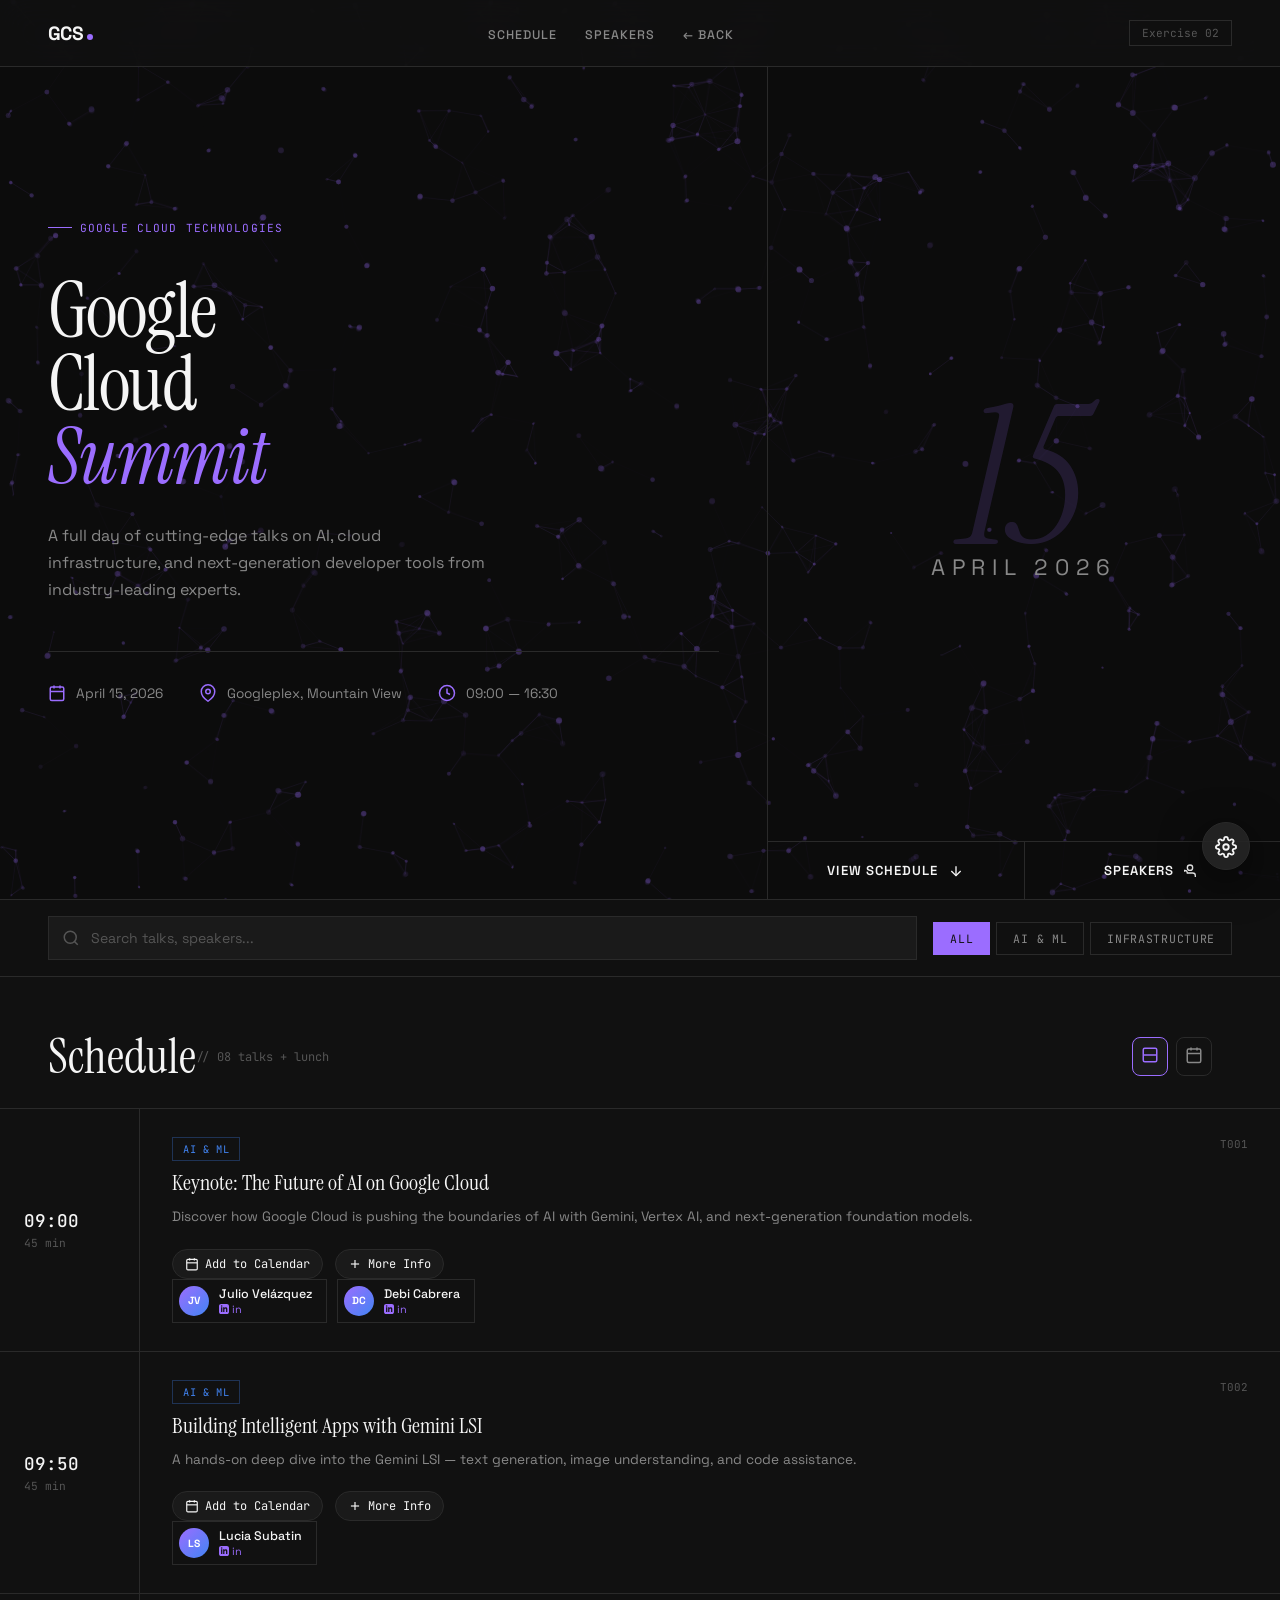
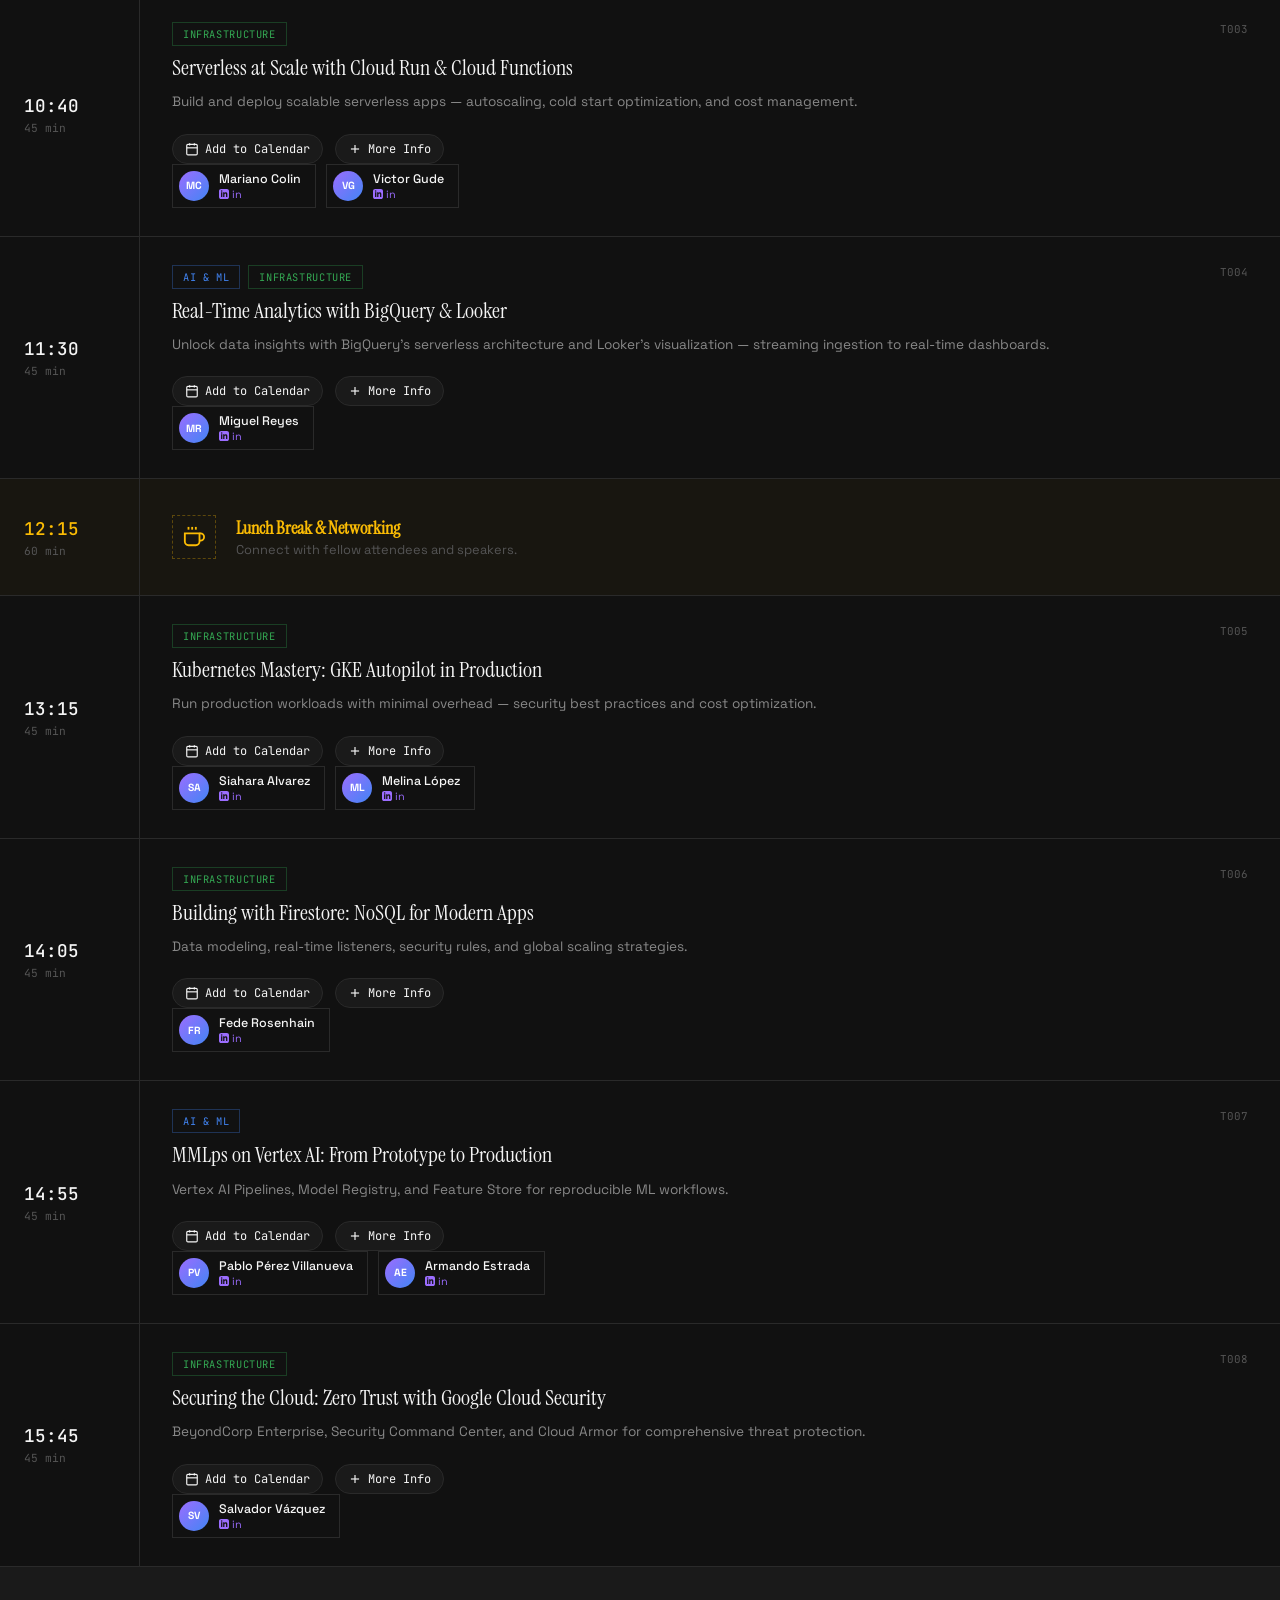
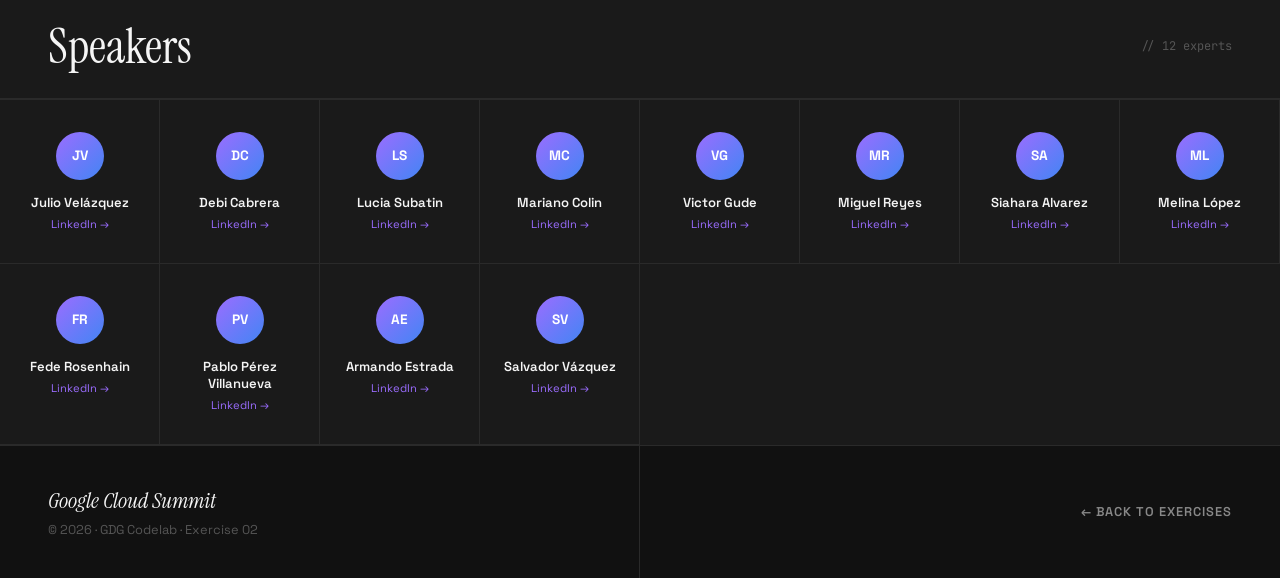
==== commit 32a28987: "feat: brutalist polish - i18n fix, scroll reveal, pomodoro glitch and scanlines" ====
--- a/conference-app-static/index.html
+++ b/conference-app-static/index.html
@@ -1,4 +1,4 @@
-<!DOCTYPE html>
+﻿<!DOCTYPE html>
 <html lang="en">
 <head>
     <meta charset="UTF-8">
@@ -806,7 +806,7 @@
                 backBtn: "← Back",
                 heroBadge: "Google Cloud Technologies",
                 heroTagline: "A full day of cutting-edge talks on AI, cloud infrastructure, and next-generation developer tools from industry-leading experts.",
-                viewSchedule: "<span data-i18n="viewSchedule">View Schedule</span>",
+                viewSchedule: "View Schedule",
                 speakersBtn: "Speakers",
                 searchPlaceholder: "Search talks, speakers...",
                 all: "All",
@@ -853,19 +853,29 @@
                 e.target.classList.add('active');
                 const lang = e.target.dataset.lang;
                 
+                // Apply translations — guard SVG-containing icon buttons
                 document.querySelectorAll('[data-i18n]').forEach(el => {
                     const key = el.getAttribute('data-i18n');
-                    if(translations[lang][key]) {
-                        if(el.tagName === 'INPUT') el.placeholder = translations[lang][key];
-                        else el.innerHTML = translations[lang][key];
+                    const val = translations[lang][key];
+                    if (!val) return;
+                    if (el.tagName === 'INPUT') {
+                        el.placeholder = val;
+                    } else if (el.tagName === 'BUTTON' && el.querySelector('svg') && !el.querySelector('span')) {
+                        // Icon-only button: update label attrs, don't touch innerHTML
+                        el.title = val;
+                        el.setAttribute('aria-label', val);
+                    } else if (el.tagName === 'SPAN' || el.tagName === 'A' || el.tagName === 'P' || el.tagName === 'DIV') {
+                        el.textContent = val;
+                    } else {
+                        el.innerHTML = val;
                     }
                 });
                 
-                // Keep inner SVG or extra nodes safe for Hero buttons
-                // For "<span data-i18n="viewSchedule">View Schedule</span>" and "Speakers" hero cta, we need to carefully replace text node
+                // Hero CTA spans (already handled above via SPAN case)
+                // But we double-check so inner SVGs in .hero-cta anchors are preserved
                 document.querySelectorAll('.hero-cta span[data-i18n]').forEach(el => {
-                     const key = el.getAttribute('data-i18n');
-                     if(translations[lang][key]) el.textContent = translations[lang][key];
+                    const key = el.getAttribute('data-i18n');
+                    if (translations[lang][key]) el.textContent = translations[lang][key];
                 });
             });
         });
@@ -878,8 +888,8 @@
                     observer.unobserve(e.target);
                 }
             });
-        }, { threshold: 0.1 });
-        document.querySelectorAll('.reveal, .reveal-left').forEach(el => observer.observe(el));
+        }, { threshold: 0.05, rootMargin: '0px 0px -80px 0px' });
+        document.querySelectorAll('.reveal, .reveal-left, .talk-card').forEach(el => observer.observe(el));
 
         
         // Setup View Toggles
